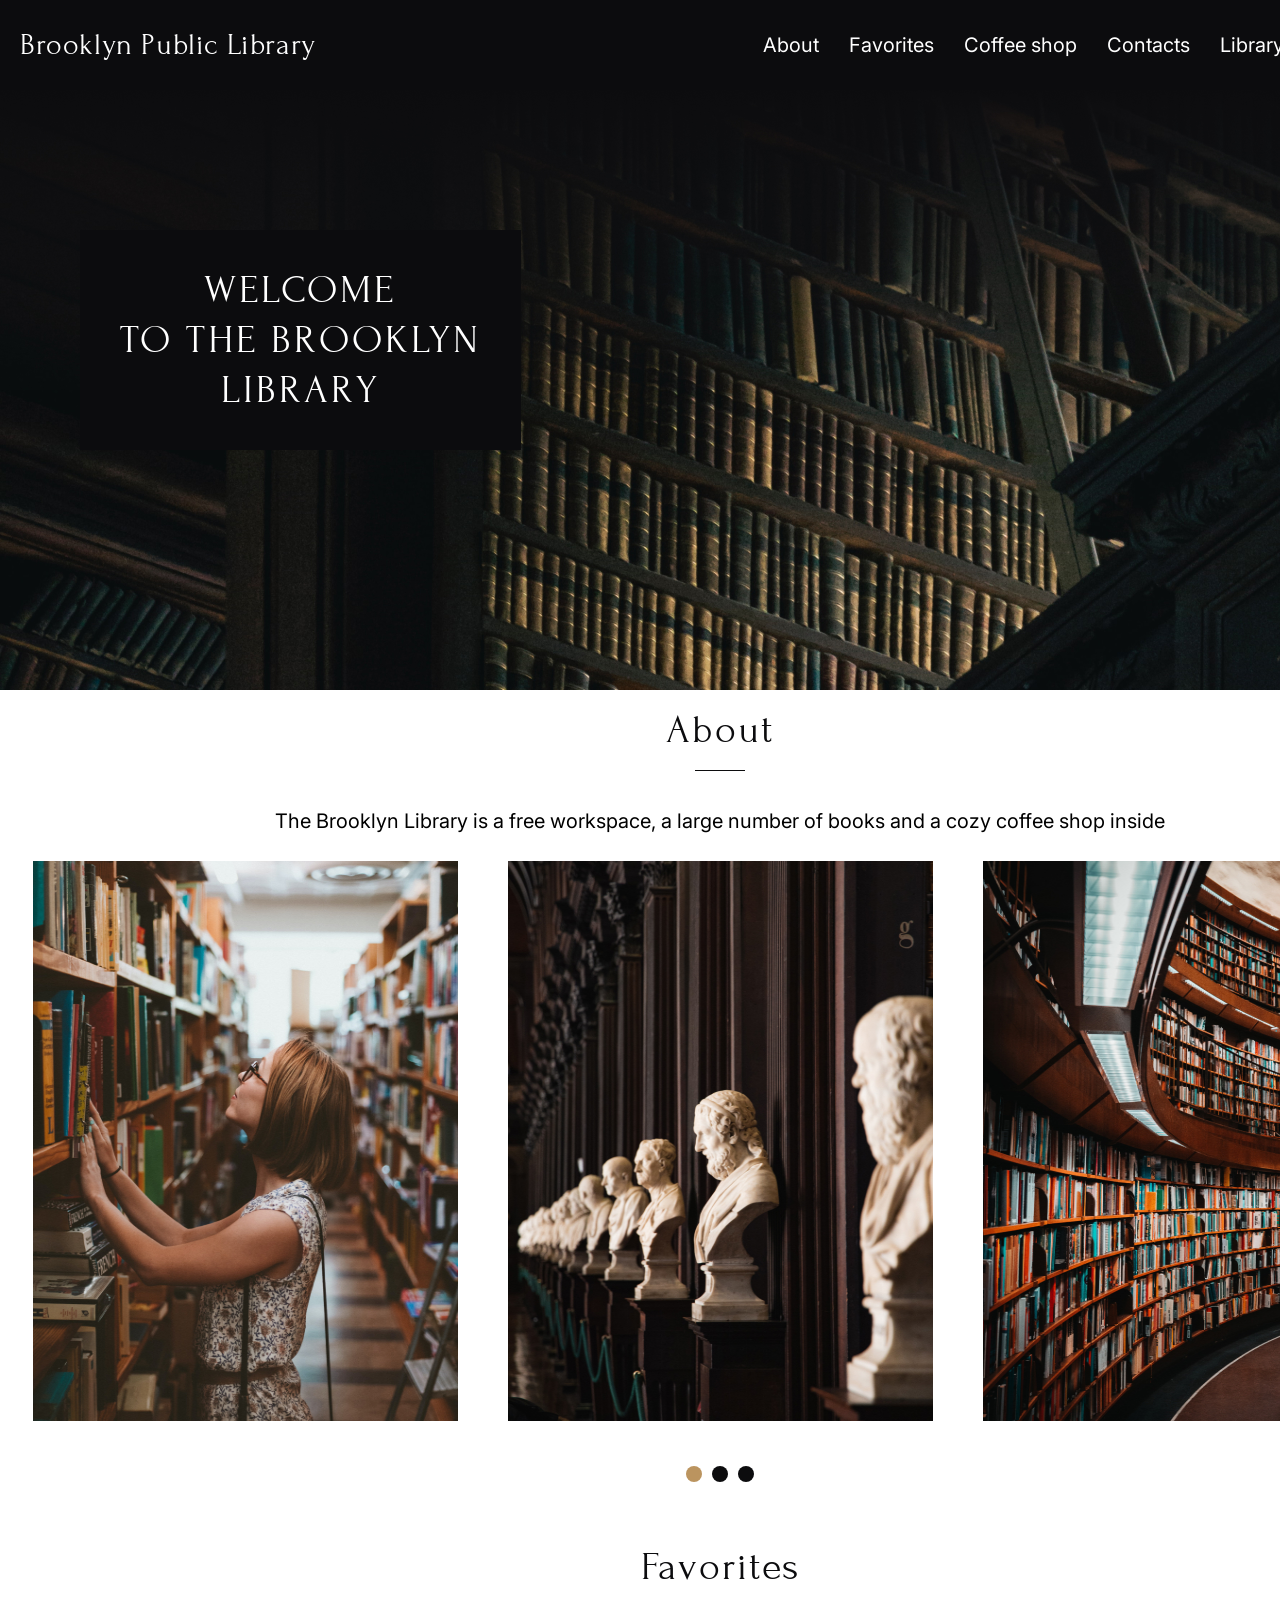
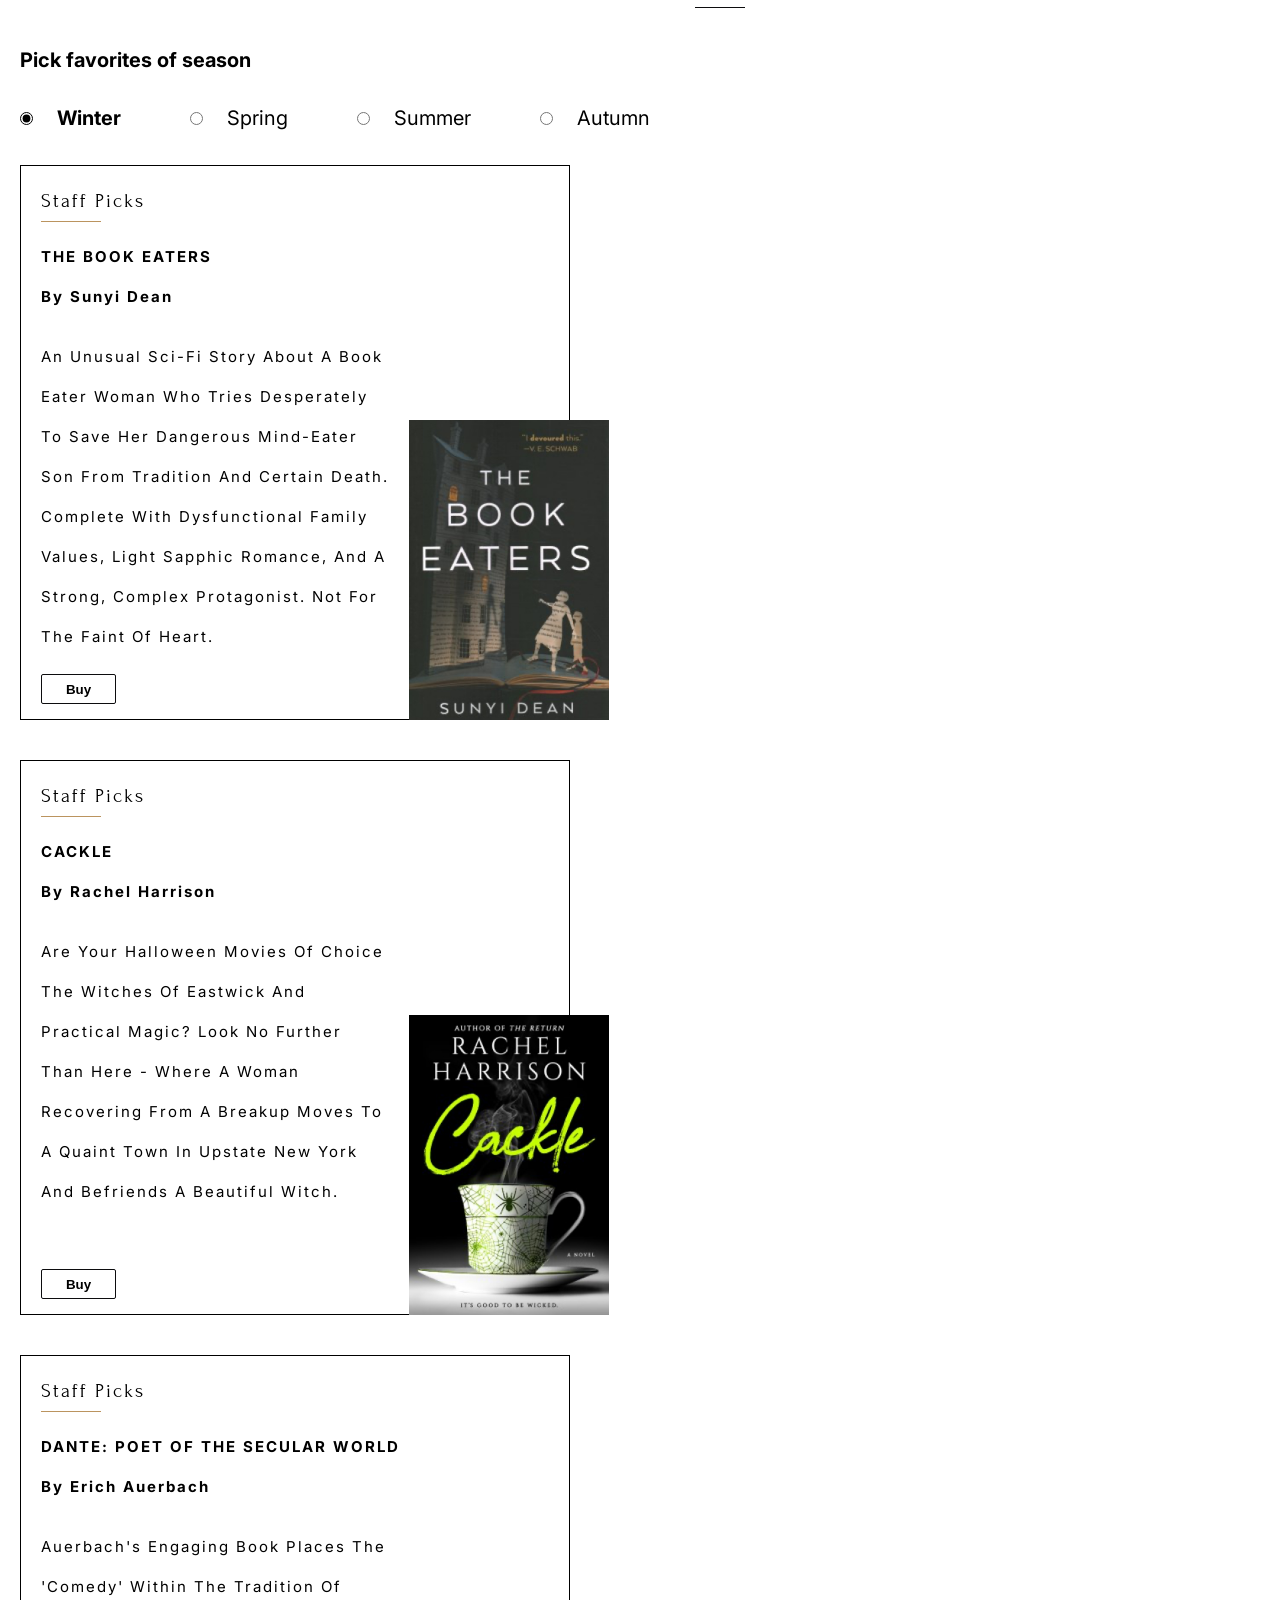
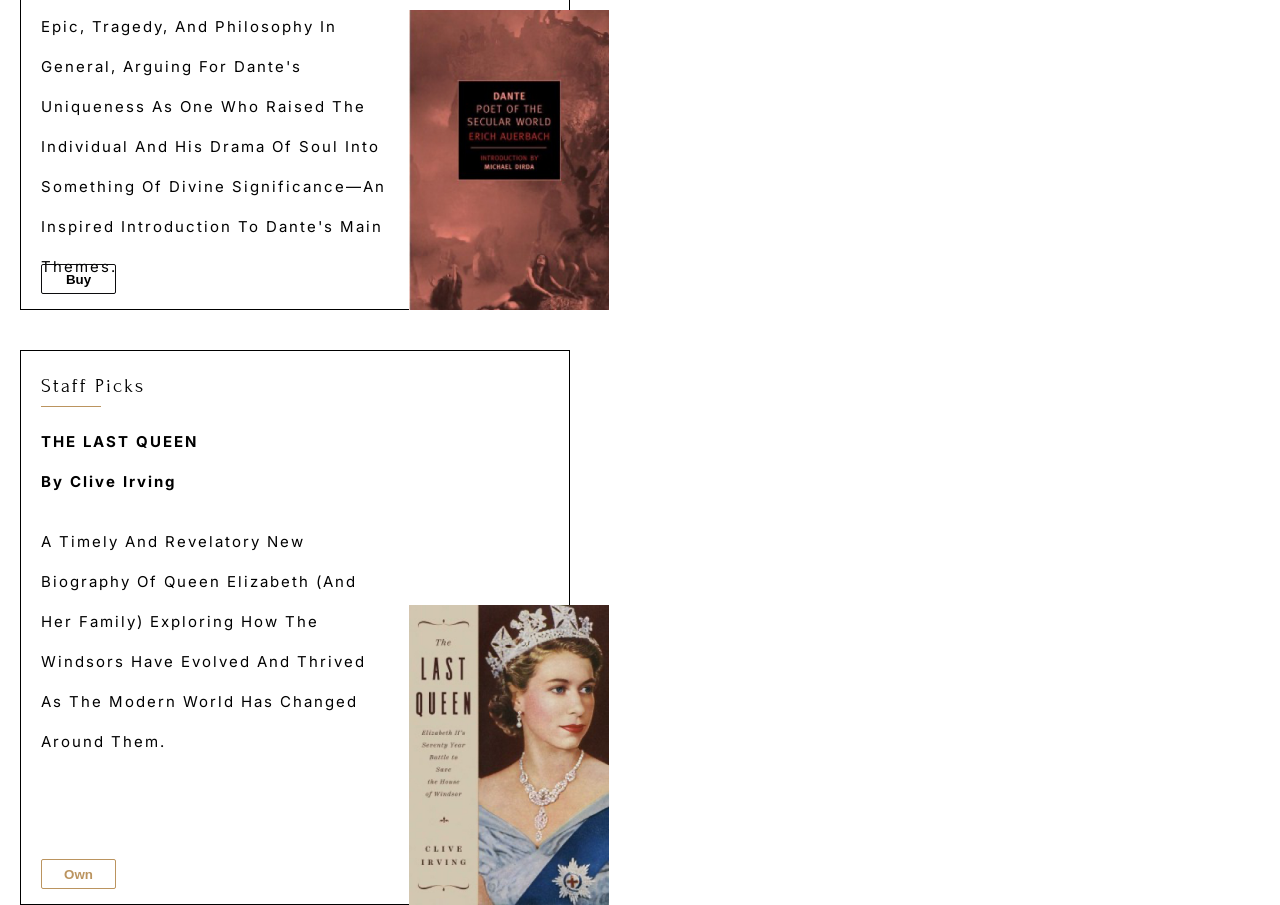
==== index.html @ 585af3f5 "feat: finish section favorites" ====
<!DOCTYPE html>
<html lang="en">
<head>
    <meta charset="UTF-8">
    <meta name="viewport" content="width=device-width, initial-scale=1.0">
    <title>Brooklyn Public Library</title>
    <link rel="stylesheet" href="style.css">
    <link rel="icon" href="ЗАПОЛНИтЬ!!!">
    <link rel="preconnect" href="https://fonts.googleapis.com">
    <link rel="preconnect" href="https://fonts.gstatic.com" crossorigin>
    <link href="https://fonts.googleapis.com/css2?family=Forum&family=Inter:wght@400;700&display=swap" rel="stylesheet">
</head>
<body class="body">
    <header class="header">
        <div>
            <h1 class="title">Brooklyn Public Library</h1>
        </div>
        <div>
            <nav class="nav">
            <ul class="nav-list">
                <li class="nav-list"><a href="#about" class="nav-link">About</a></li>
                <li class="nav-list"><a href="#favorites" class="nav-link">Favorites</a></li>
                <li class="nav-list"><a href="#coffee-shop" class="nav-link">Coffee shop</a></li>
                <li class="nav-list"><a href="#contacts" class="nav-link">Contacts</a></li>
                <li class="nav-list"><a href="#library-Card" class="nav-link">Library Card</a></li>
            </ul>
        </nav>
        </div>
        <div>
        <img src="assets/icon_profile.png" alt="profile" class="icon">
        </div>
    </header>

    <main>
        <div class="welcome-section">
          <section class="welcome-bg">
            <h2 class="welcome-text">Welcome<br>to the Brooklyn<br>Library</h2>
          </section>
        </div>
        
        <section class="about" id="about">
          <div class="title2"> 
            <h2 class="text-title">About<h2>
            <div class="line"></div>
          </div>
            <p class="about-text">The Brooklyn Library is a free workspace, a large number of books and a cozy coffee shop inside</p>
            <div class="img">
              <img src="assets/image1.jpg" alt="girl" class="img-size">
              <img src="assets/image2.jpg" alt="columns" class="img-size">
              <img src="assets/image3.jpg" alt="shelves" class="img-size">
            </div>
            <div class="carousel">
              <div class="circle1"></div>
              <div class="circle2"></div>
              <div class="circle2"></div>
            </div>
          </section>

          <section class="favorites" id="favorites">
            <div class="title2"> 
              <h2 class="text-title">Favorites<h2>
              <div class="line"></div>
            </div>
                <div class="choice"><p class="text-pick">Pick favorites of season</p></div>
                
          <div class="form-radio">
            <input class="radio_input" type="radio" id="radio1" name="season" value="Winter" checked>
            <label class="radio-text" for="radio1">Winter</label>
            
            <input class="radio_input" type="radio" id="radio2" name="season" value="Spring">
            <label class="radio-text" for="radio2">Spring</label>
            
            <input class="radio_input" type="radio" id="radio3" name="season" value="Summer">
            <label class="radio-text" for="radio3">Summer</label>
            
            <input class="radio_input" type="radio" id="radio4" name="season" value="Autumn">
            <label class="radio-text" for="radio4">Autumn</label>
          </div>
            
          <div class="book">
            <div class="title-staff"><h3 class="staff">Staff Picks</h3>
              <div class="line2"></div>
            </div>
            <p class="book-name">The Book Eaters <p class="book-author">By Sunyi Dean</p></p>
            <p class="book-descr">An unusual sci-fi story about a book eater woman who tries desperately to save her dangerous mind-eater son from tradition and certain death. Complete with dysfunctional family values, light Sapphic romance, and a strong, complex protagonist. Not for the faint of heart.</p>
                
            <button class="button-buy"><b>Buy</b></button>
             <img src="assets/book1winter.jpg" alt="TheBookEaters" class="book-img">
             </div>
             
             <div class="book">
              <div class="title-staff"><h3 class="staff">Staff Picks</h3>
                <div class="line2"></div>
              </div>
              <p class="book-name">Cackle<p class="book-author">By Rachel Harrison</p></p>
              <p class="book-descr">Are your Halloween movies of choice The Witches of Eastwick and Practical Magic? Look no further than here - where a woman recovering from a breakup moves to a quaint town in upstate New York and befriends a beautiful witch.</p>
                  
              <button class="button-buy"><b>Buy</b></button>
               <img src="assets/book2winter.jpg" alt="Cackle" class="book-img">
             </div>
             <div class="book">
              <div class="title-staff"><h3 class="staff">Staff Picks</h3>
                <div class="line2"></div>
              </div>
              <p class="book-name">Dante: Poet of the Secular World<p class="book-author">By Erich Auerbach</p></p>
              <p class="book-descr">Auerbach's engaging book places the 'Comedy' within the tradition of epic, tragedy, and philosophy in general, arguing for Dante's uniqueness as one who raised the individual and his drama of soul into something of divine significance—an inspired introduction to Dante's main themes.</p>
                  
              <button class="button-buy"><b>Buy</b></button>
               <img src="assets/book3winter.jpg" alt="Dante" class="book-img">    
            </div>  
              
              <div class="book">
              <div class="title-staff"><h3 class="staff">Staff Picks</h3>
                <div class="line2"></div>
              </div>
              <p class="book-name">The Last Queen<p class="book-author">By Clive Irving</p></p>
              <p class="book-descr">A timely and revelatory new biography of Queen Elizabeth (and her family) exploring how the Windsors have evolved and thrived as the modern world has changed around them.</p>
                  
              <button class="button-own" disabled><b>Own</b></button>
               <img src="assets/book4winter.jpg" alt="Dante" class="book-img">    
            </div>   
            </div>
          </section>
      </main>
  

    <footer>
    </footer>
</body>
</html>
---- style.css ----
/*general*/
* {
    margin: 0;
    padding: 0;
    box-sizing: border-box;
}
html {
    scroll-behavior: smooth;
}

.body {
    display: inline-flex;
    width: 1440px;
    background: #FFF;
    flex-direction: columns;
    justify-content: center;
    align-items: flex-start;
    flex-wrap: wrap;
}

/*header*/
.header {
    display: flex;
    justify-content: space-between;
    width: 1440px;
    height: 90px;
    background: #0C0C0E;
}
.title {
    color: #FFF;
    font-family: Forum;
    font-size: 30px;
    font-style: normal;
    font-weight: 400;
    line-height: 50px; /* 166.667% */
    letter-spacing: 0.6px;
    margin: 20px;
}
.nav-list {
    display: flex;
    justify-content: flex-start;
    list-style: none;
    line-height: 50px;
}

.nav-link {
    transition: .3s;
    color: #FFF;
    font-family: Inter;
    font-size: 20px;
    font-style: normal;
    font-weight: 400;
    margin: 20px 30px 0px 0px;
    list-style: none;
    text-decoration: none;
}
.icon {
    justify-content: center;
    margin: 31px 20px 31px 0px; 
    width: 28px;
    height: 28px; 
}
.nav {
  display: inline-flex;
  align-items: flex-start;
  margin-left: 400px;
}

/*main*/
.welcome-section {
    width: 1440px;
    height: 600px;
    background-image: url(assets/welcome.jpg);
    background-size: cover;
}
.welcome-bg {
    display: flex;
    width: 600px;
    height: 220px;
    justify-content: center;
    align-items: center;
    padding: 220px 0 160px 0px;
}


.welcome-text {
    color: #FFF;
    text-align: center;
    font-family: Forum;
    font-size: 40px;
    font-style: normal;
    font-weight: 400;
    line-height: 50px; /* 125% */
    letter-spacing: 3px;
    text-transform: uppercase;
    background: #0C0C0E;
    padding: 35px 40px;
    margin: 220px 0 160px 0px;;
}

/*about*/
.about {
    width: 1440px;
    height: 837px;
    background: #FFF;
  }
  .text-title {
    color: #0C0C0E;
    text-align: center;
    font-family: Forum;
    font-size: 40px;
    font-style: normal;
    font-weight: 400;
    line-height: 40px; /* 100% */
    letter-spacing: 2px;
    text-transform: capitalize;
    margin-top: 20px;
  }
  .about-text {
    color: #000;
    text-align: center;
    font-family: Inter;
    font-size: 20px;
    font-style: normal;
    font-weight: 400;
    line-height: 40px; /* 200% */
    margin: 10px auto;
  }
  .line {
    width: 50px;
    height: 1px;
    margin: 20px auto 20px;
    background: #0C0C0E;
  }
  .title2 {
    display: flex;
    flex-direction: column;
    justify-content: center;
    align-items: center; 
  }
  .img {
    display: flex;
    flex-direction: row;
    justify-content: space-around;
    margin: 20px 7.5px 40px 7.5px;
}
.img-size {
  width: 450px;
  height: 560px;
  padding: 0 12.5px;
  }

  .carousel {
    display: flex;
    flex-direction: row;
    justify-content: center;
    align-items: center; 
  }
  .circle1 {
    width: 16px;
    height: 16px;
    border-radius: 50%;
    background-color: #BB945F;
    margin: 5px 5px 40px;
  }
  .circle2 {
    width: 16px;
    height: 16px;
    border-radius: 50%;
    background-color: #0C0C0E;
    margin: 5px 5px 40px;
  }
  /*favorites*/
.favorites {
  width: 1440px;
  height: 1439px;
  background: #FFF;
}
.choice {
  display: flex;
  flex-direction: row;
  justify-content: flex-start;
  margin: 20px;
}
.text-pick {
  color: #000;
  text-align: left;
  font-family: Inter;
  font-size: 20px;
  font-style: normal;
  font-weight: 700;
  line-height: normal;
}
.radio-text {
  color: #000;
  font-family: Inter;
  font-size: 20px;
  font-style: normal;
  font-weight: 400;
  line-height: normal;
  padding-right: 45px;
}
.radio_input {
  margin: 20px;
}
.radio_input:checked + .radio-text {
  color: #000;
  font-family: Inter;
  font-size: 20px;
  font-style: normal;
  font-weight: 700;
}
input[type="radio"] {
  accent-color: black;
}
/*books*/
.book-choice {
  display: flex;
  flex-direction: row;
  flex-wrap: wrap;
  justify-content: space-between;
}
.book {
  position: relative;
  width: 550px;
  height: 555px;
  border: 1px solid #000;
  margin: 20px 60px 40px 20px;
}
.title-staff{
  display: flex;
  flex-direction: column;
  justify-content: flex-start;
  align-items: flex-start;
  margin: 15px 20px 15px;
}
.staff {
  color: #000;
  font-family: Forum;
  font-size: 20px;
  font-style: normal;
  font-weight: 400;
  line-height: 40px; /* 200% */
  letter-spacing: 2px;
  text-transform: capitalize;
}
.line2 {
  width: 60px;
  height: 1px;
  background: #BB945F;
}
.book-name {
  color: #000;
  font-family: Inter;
  font-size: 15px;
  font-style: normal;
  font-weight: 700;
  line-height: 40px; /* 266.667% */
  letter-spacing: 2px;
  text-transform: uppercase;
  margin-left: 20px;
}
.book-author {
  color: #000;
  font-family: Inter;
  font-size: 15px;
  font-style: normal;
  font-weight: 700;
  line-height: 40px; /* 266.667% */
  letter-spacing: 2px;
  text-transform: capitalize;
  margin-left: 20px;
}
.book-descr {
  width: 350px;
  color: #000;
  font-family: Inter;
  font-size: 15px;
  font-style: normal;
  font-weight: 400;
  line-height: 40px; /* 266.667% */
  letter-spacing: 2px;
  text-transform: capitalize;
  margin: 20px 15px 10px 20px;
}
.button-buy {
  position: absolute;
  width: 75px;
  height: 30px;
  border-radius: 2px;
  border: 1px solid #0C0C0E;
  background-color: transparent;
  left: 20px;
  bottom: 15px;
}
.button-buy:hover {
  width: 75px;
  height: 30px;
  border-radius: 2px;
  border: 1px solid #BB945F;
  background: #BB945F;
  transition: 1s;
}

.book-img {
  position: absolute;
  width: 200px;
  height: 300px;
  bottom: -1px;
  right: -40px;
}

.button-own {
  position: absolute;
  width: 75px;
  height: 30px;
  border-radius: 2px;
  border: 1px solid #BB945F;
  color: #BB945F;
  background-color: transparent;
  left: 20px;
  bottom: 15px;
}
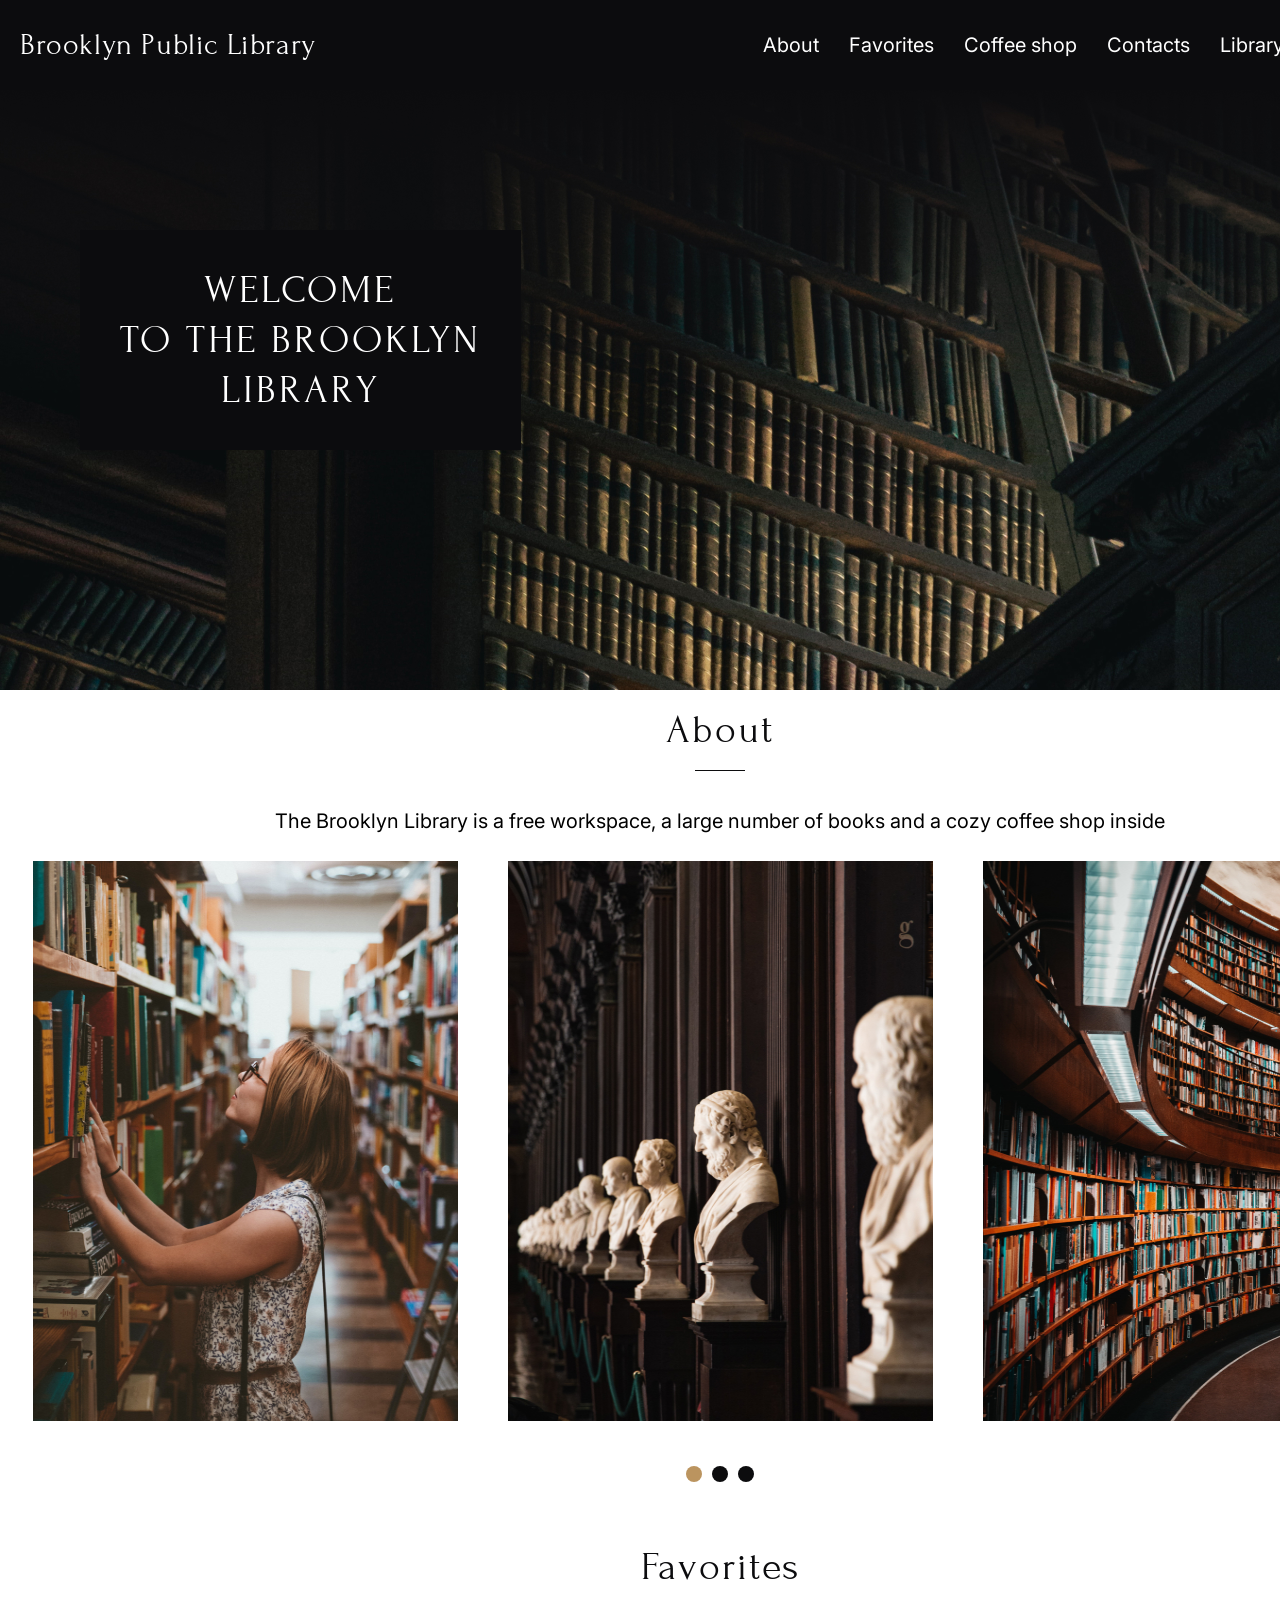
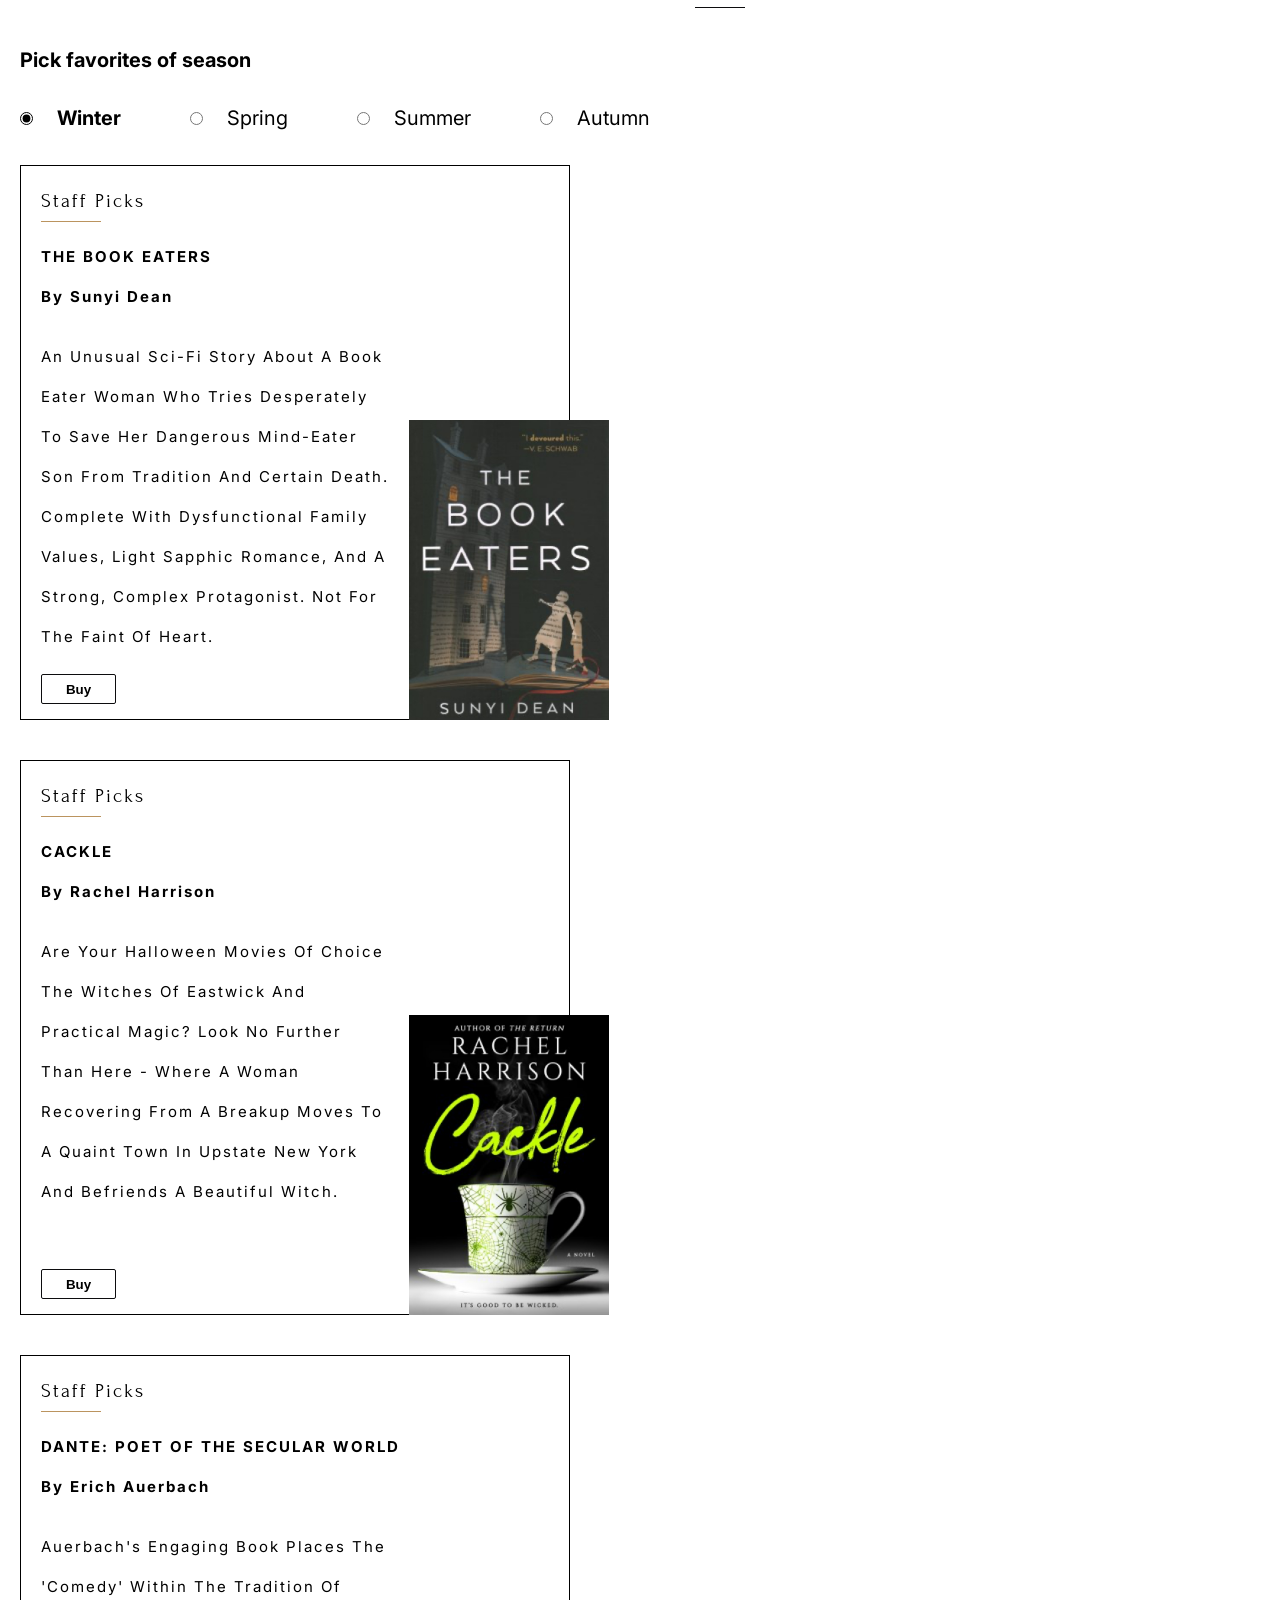
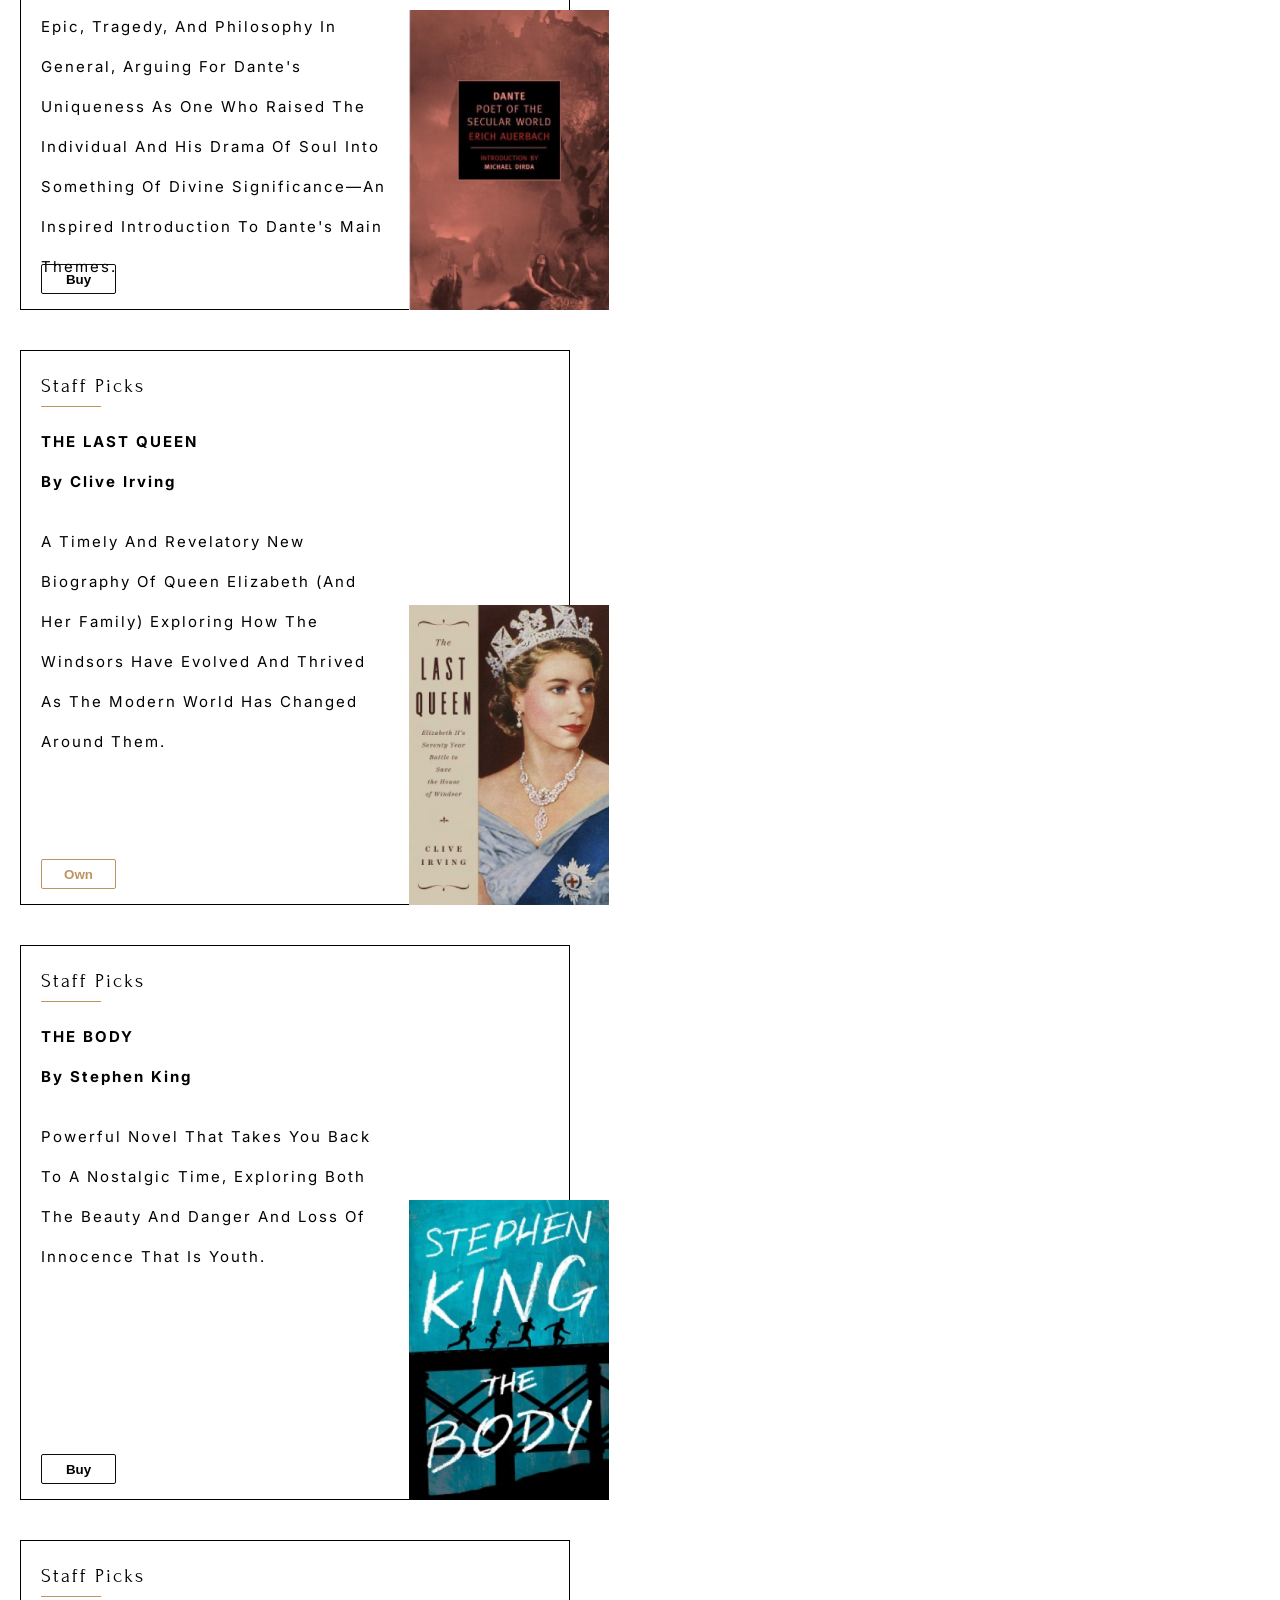
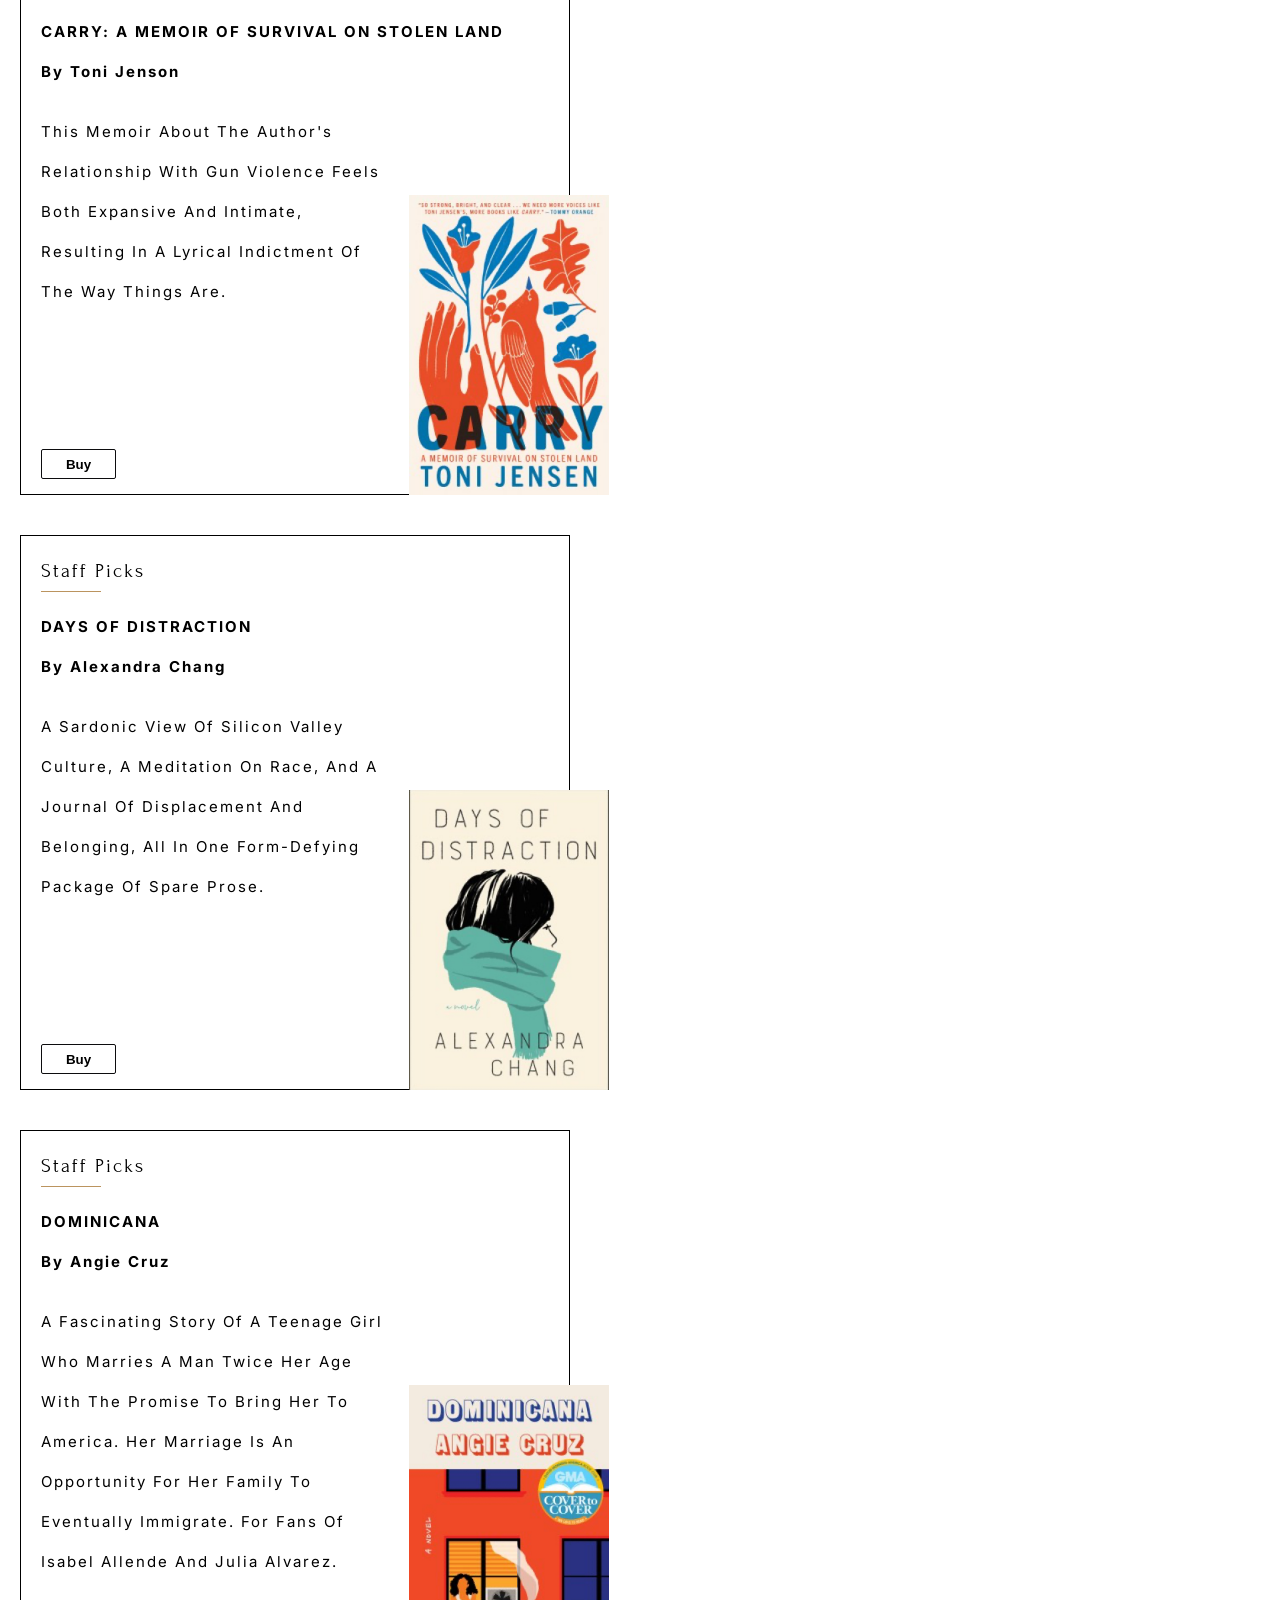
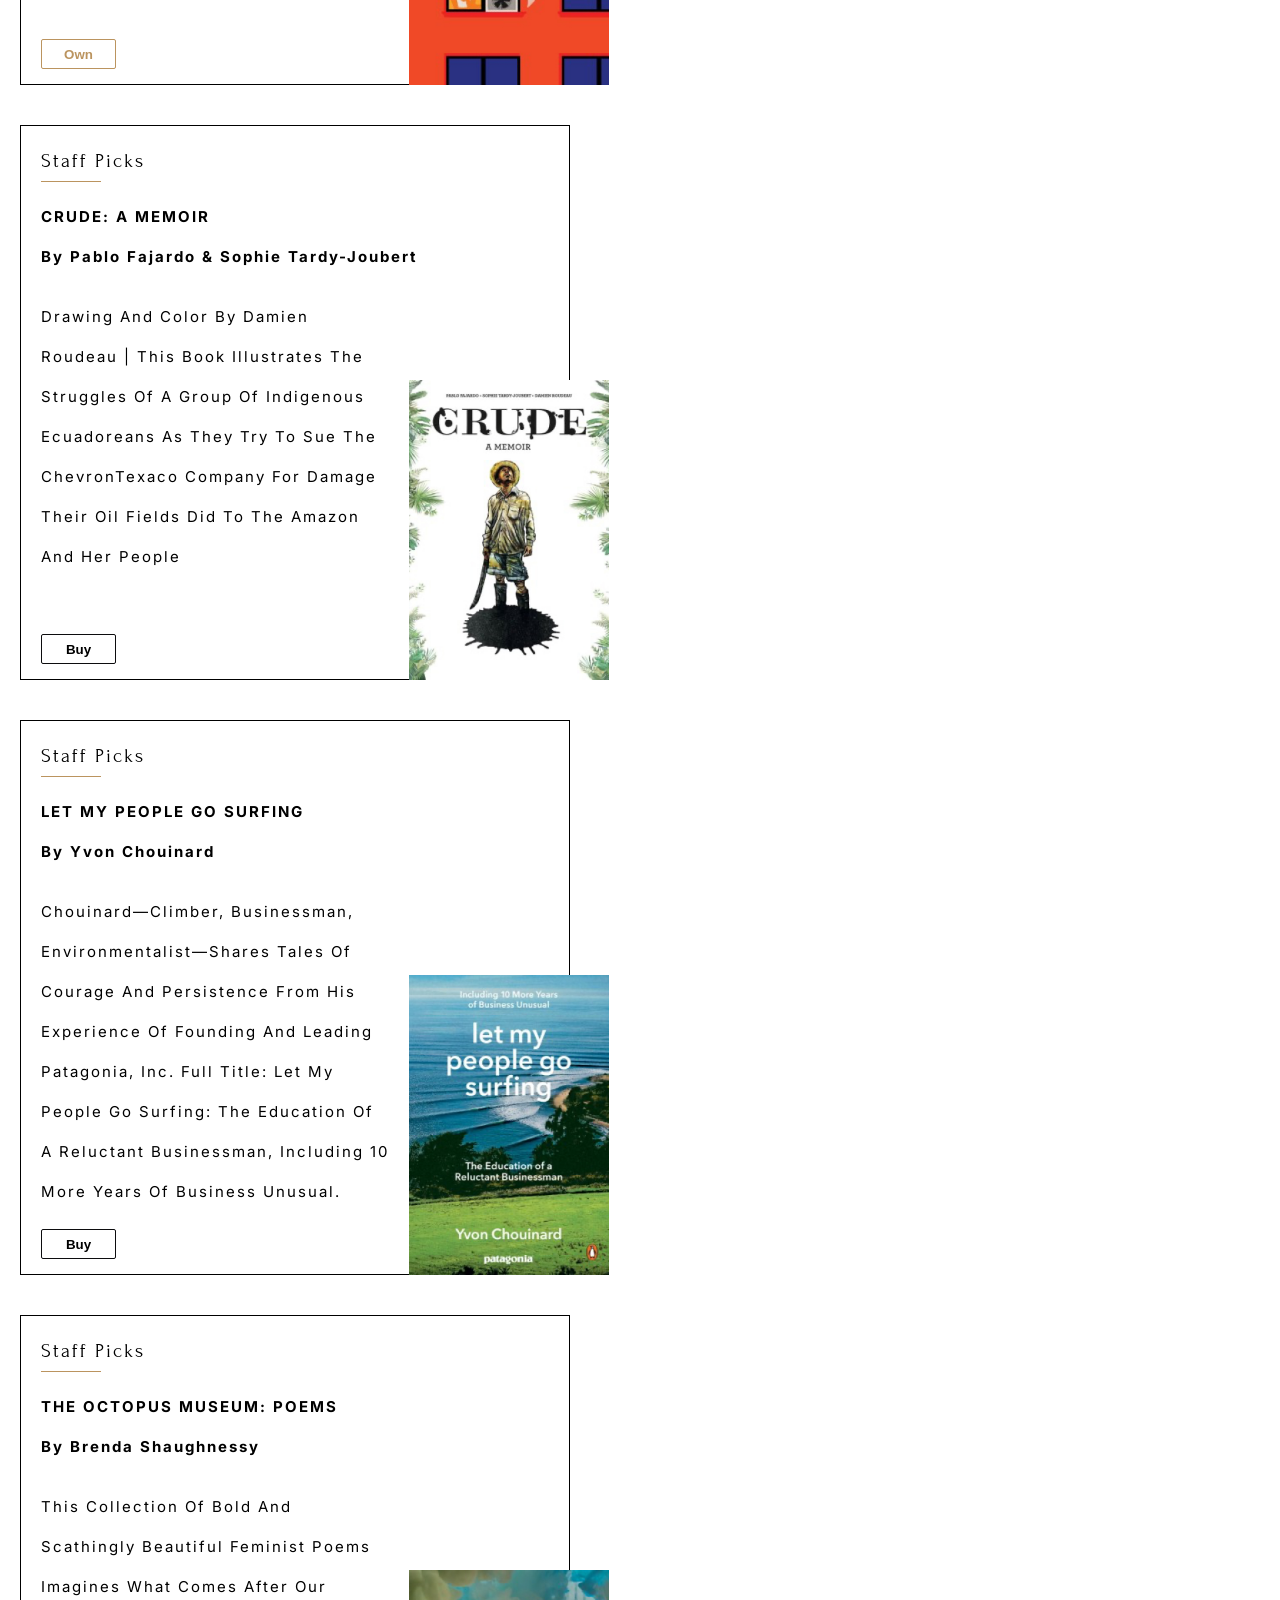
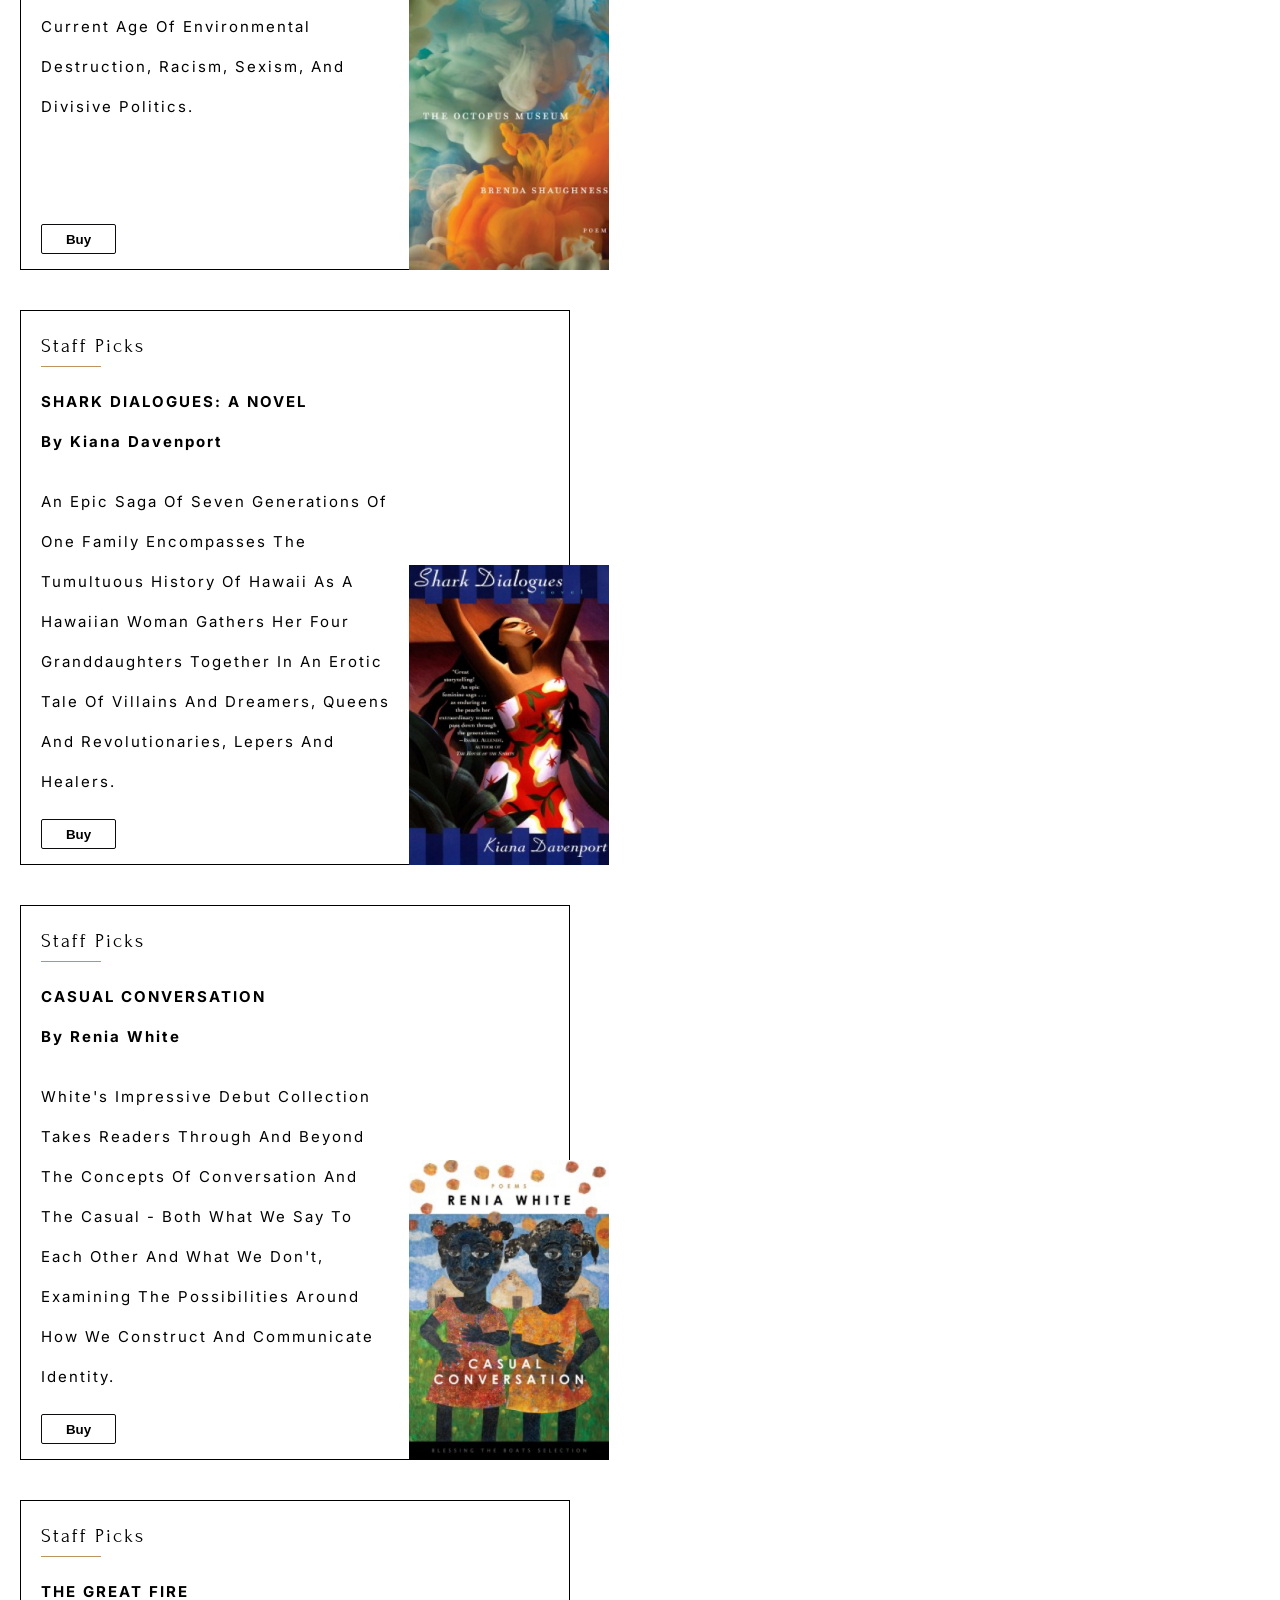
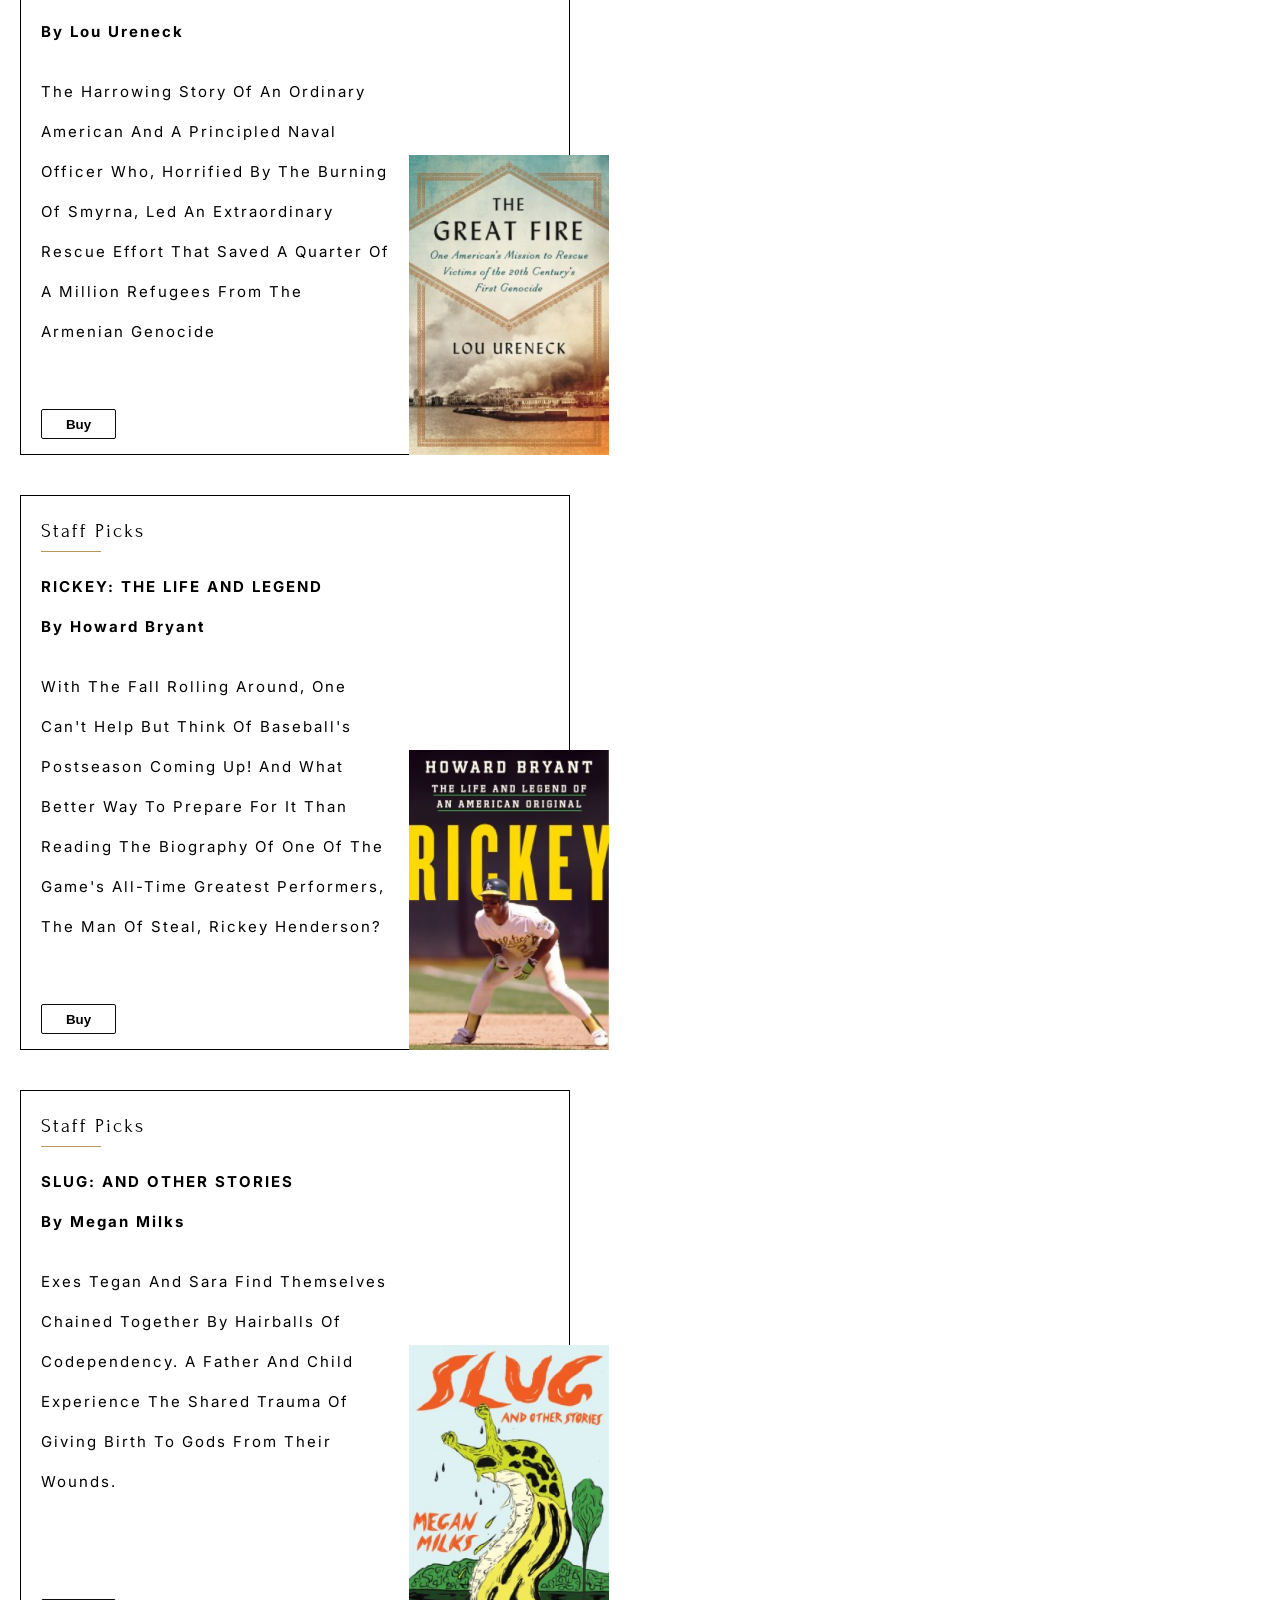
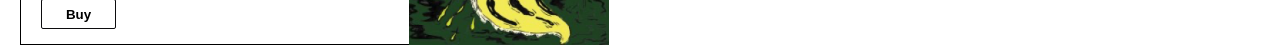
==== commit cfb909b3: "feat: update html Add the whole section 'Favorites'" ====
--- a/index.html
+++ b/index.html
@@ -120,6 +120,148 @@
                <img src="assets/book4winter.jpg" alt="Dante" class="book-img">    
             </div>   
             </div>
+
+            <div class="book-choice-spring">
+              <div class="book">
+                <div class="title-staff"><h3 class="staff">Staff Picks</h3>
+                  <div class="line2"></div>
+                </div>
+                <p class="book-name">The Body<p class="book-author">By Stephen King</p></p>
+                <p class="book-descr">Powerful novel that takes you back to a nostalgic time, exploring both the beauty and danger and loss of innocence that is youth.</p>
+                    
+                <button class="button-buy"><b>Buy</b></button>
+                 <img src="assets/book1spring.jpg" alt="The-body" class="book-img">
+              </div>  
+                    
+         <div class="book">
+                <div class="title-staff"><h3 class="staff">Staff Picks</h3>
+                  <div class="line2"></div>
+                </div>
+                <p class="book-name">Carry: A Memoir of Survival on Stolen Land <p class="book-author">By Toni Jenson</p></p>
+                <p class="book-descr">This memoir about the author's relationship with gun violence feels both expansive and intimate, resulting in a lyrical indictment of the way things are.</p>
+                    
+                <button class="button-buy"><b>Buy</b></button>
+                 <img src="assets/book2spring.jpg" alt="Carry" class="book-img">
+                    </div>
+                    
+                <div class="book">
+                <div class="title-staff"><h3 class="staff">Staff Picks</h3>
+                  <div class="line2"></div>
+                </div>
+                <p class="book-name">Days of Distraction<p class="book-author">By Alexandra Chang</p></p>
+                <p class="book-descr">A sardonic view of Silicon Valley culture, a meditation on race, and a journal of displacement and belonging, all in one form-defying package of spare prose.</p>
+                    
+                <button class="button-buy"><b>Buy</b></button>
+                 <img src="assets/book3spring.jpg" alt="Distraction" class="book-img">    
+              </div>  
+                
+                <div class="book">
+                <div class="title-staff"><h3 class="staff">Staff Picks</h3>
+                  <div class="line2"></div>
+                </div>
+                <p class="book-name">Dominicana<p class="book-author">By Angie Cruz</p></p>
+                <p class="book-descr">A fascinating story of a teenage girl who marries a man twice her age with the promise to bring her to America. Her marriage is an opportunity for her family to eventually immigrate. For fans of Isabel Allende and Julia Alvarez.</p>
+                    
+                <button class="button-own" disabled><b>Own</b></button>
+                 <img src="assets/book4spring.jpg" alt="Dominicana" class="book-img">    
+              </div>   
+              </div>    
+                 
+                 
+                 
+              <div class="book-choice-summer">
+              <div class="book">
+                <div class="title-staff"><h3 class="staff">Staff Picks</h3>
+                  <div class="line2"></div>
+                </div>
+                <p class="book-name">Crude: A Memoir<p class="book-author">By Pablo Fajardo & Sophie Tardy-Joubert</p></p>
+                <p class="book-descr">Drawing and color by Damien Roudeau | This book illustrates the struggles of a group of indigenous Ecuadoreans as they try to sue the ChevronTexaco company for damage their oil fields did to the Amazon and her people</p>
+                    
+                <button class="button-buy"><b>Buy</b></button>
+                 <img src="assets/book1summer.jpg" alt="Crude" class="book-img">
+              </div>  
+                    
+         <div class="book">
+                <div class="title-staff"><h3 class="staff">Staff Picks</h3>
+                  <div class="line2"></div>
+                </div>
+                <p class="book-name">Let My People Go Surfing<p class="book-author">By Yvon Chouinard</p></p>
+                <p class="book-descr">Chouinard—climber, businessman, environmentalist—shares tales of courage and persistence from his experience of founding and leading Patagonia, Inc. Full title: Let My People Go Surfing: The Education of a Reluctant Businessman, Including 10 More Years of Business Unusual.</p>
+                    
+                <button class="button-buy"><b>Buy</b></button>
+                 <img src="assets/book2summer.jpg" alt="Surfing" class="book-img">
+                    </div>
+                    
+                <div class="book">
+                <div class="title-staff"><h3 class="staff">Staff Picks</h3>
+                  <div class="line2"></div>
+                </div>
+                <p class="book-name">The Octopus Museum: Poems<p class="book-author">By Brenda Shaughnessy</p></p>
+                <p class="book-descr">This collection of bold and scathingly beautiful feminist poems imagines what comes after our current age of environmental destruction, racism, sexism, and divisive politics.</p>
+                    
+                <button class="button-buy"><b>Buy</b></button>
+                 <img src="assets/book3summer.jpg" alt="Octopus" class="book-img">    
+              </div>  
+                
+                <div class="book">
+                <div class="title-staff"><h3 class="staff">Staff Picks</h3>
+                  <div class="line2"></div>
+                </div>
+                <p class="book-name">Shark Dialogues: A Novel<p class="book-author">By Kiana Davenport</p></p>
+                <p class="book-descr">An epic saga of seven generations of one family encompasses the tumultuous history of Hawaii as a Hawaiian woman gathers her four granddaughters together in an erotic tale of villains and dreamers, queens and revolutionaries, lepers and healers.</p>
+                    
+                <button class="button-buy"><b>Buy</b></button>
+                 <img src="assets/book4summer.jpg" alt="Shark" class="book-img">    
+              </div>   
+              </div>       
+                 
+              
+         
+             <div class="book-choice-autumn">
+              <div class="book">
+                <div class="title-staff"><h3 class="staff">Staff Picks</h3>
+                  <div class="line2"></div>
+                </div>
+                <p class="book-name">Casual Conversation<p class="book-author">By Renia White</p></p>
+                <p class="book-descr">White's impressive debut collection takes readers through and beyond the concepts of conversation and the casual - both what we say to each other and what we don't, examining the possibilities around how we construct and communicate identity. </p>
+                    
+                <button class="button-buy"><b>Buy</b></button>
+                 <img src="assets/book1autumn.jpg" alt="Conversation" class="book-img">
+              </div>  
+                    
+         <div class="book">
+                <div class="title-staff"><h3 class="staff">Staff Picks</h3>
+                  <div class="line2"></div>
+                </div>
+                <p class="book-name">The Great Fire<p class="book-author">By Lou Ureneck</p></p>
+                <p class="book-descr">The harrowing story of an ordinary American and a principled Naval officer who, horrified by the burning of Smyrna, led an extraordinary rescue effort that saved a quarter of a million refugees from the Armenian Genocide</p>
+                    
+                <button class="button-buy"><b>Buy</b></button>
+                 <img src="assets/book2autumn.jpg" alt="Fire" class="book-img">
+                    </div>
+                    
+                <div class="book">
+                <div class="title-staff"><h3 class="staff">Staff Picks</h3>
+                  <div class="line2"></div>
+                </div>
+                <p class="book-name">Rickey: The Life and Legend<p class="book-author">By Howard Bryant</p></p>
+                <p class="book-descr">With the fall rolling around, one can't help but think of baseball's postseason coming up! And what better way to prepare for it than reading the biography of one of the game's all-time greatest performers, the Man of Steal, Rickey Henderson?</p>
+                    
+                <button class="button-buy"><b>Buy</b></button>
+                 <img src="assets/book3autumn.jpg" alt="Rickey" class="book-img">    
+              </div>  
+                
+                <div class="book">
+                <div class="title-staff"><h3 class="staff">Staff Picks</h3>
+                  <div class="line2"></div>
+                </div>
+                <p class="book-name">Slug: And Other Stories<p class="book-author">By Megan Milks</p></p>
+                <p class="book-descr">Exes Tegan and Sara find themselves chained together by hairballs of codependency. A father and child experience the shared trauma of giving birth to gods from their wounds.</p>
+                    
+                <button class="button-buy"><b>Buy</b></button>
+                 <img src="assets/book4autumn.jpg" alt="Slug" class="book-img">    
+              </div>   
+              </div>       
           </section>
       </main>
   
@@ -127,4 +269,4 @@
     <footer>
     </footer>
 </body>
-</html>+</html>
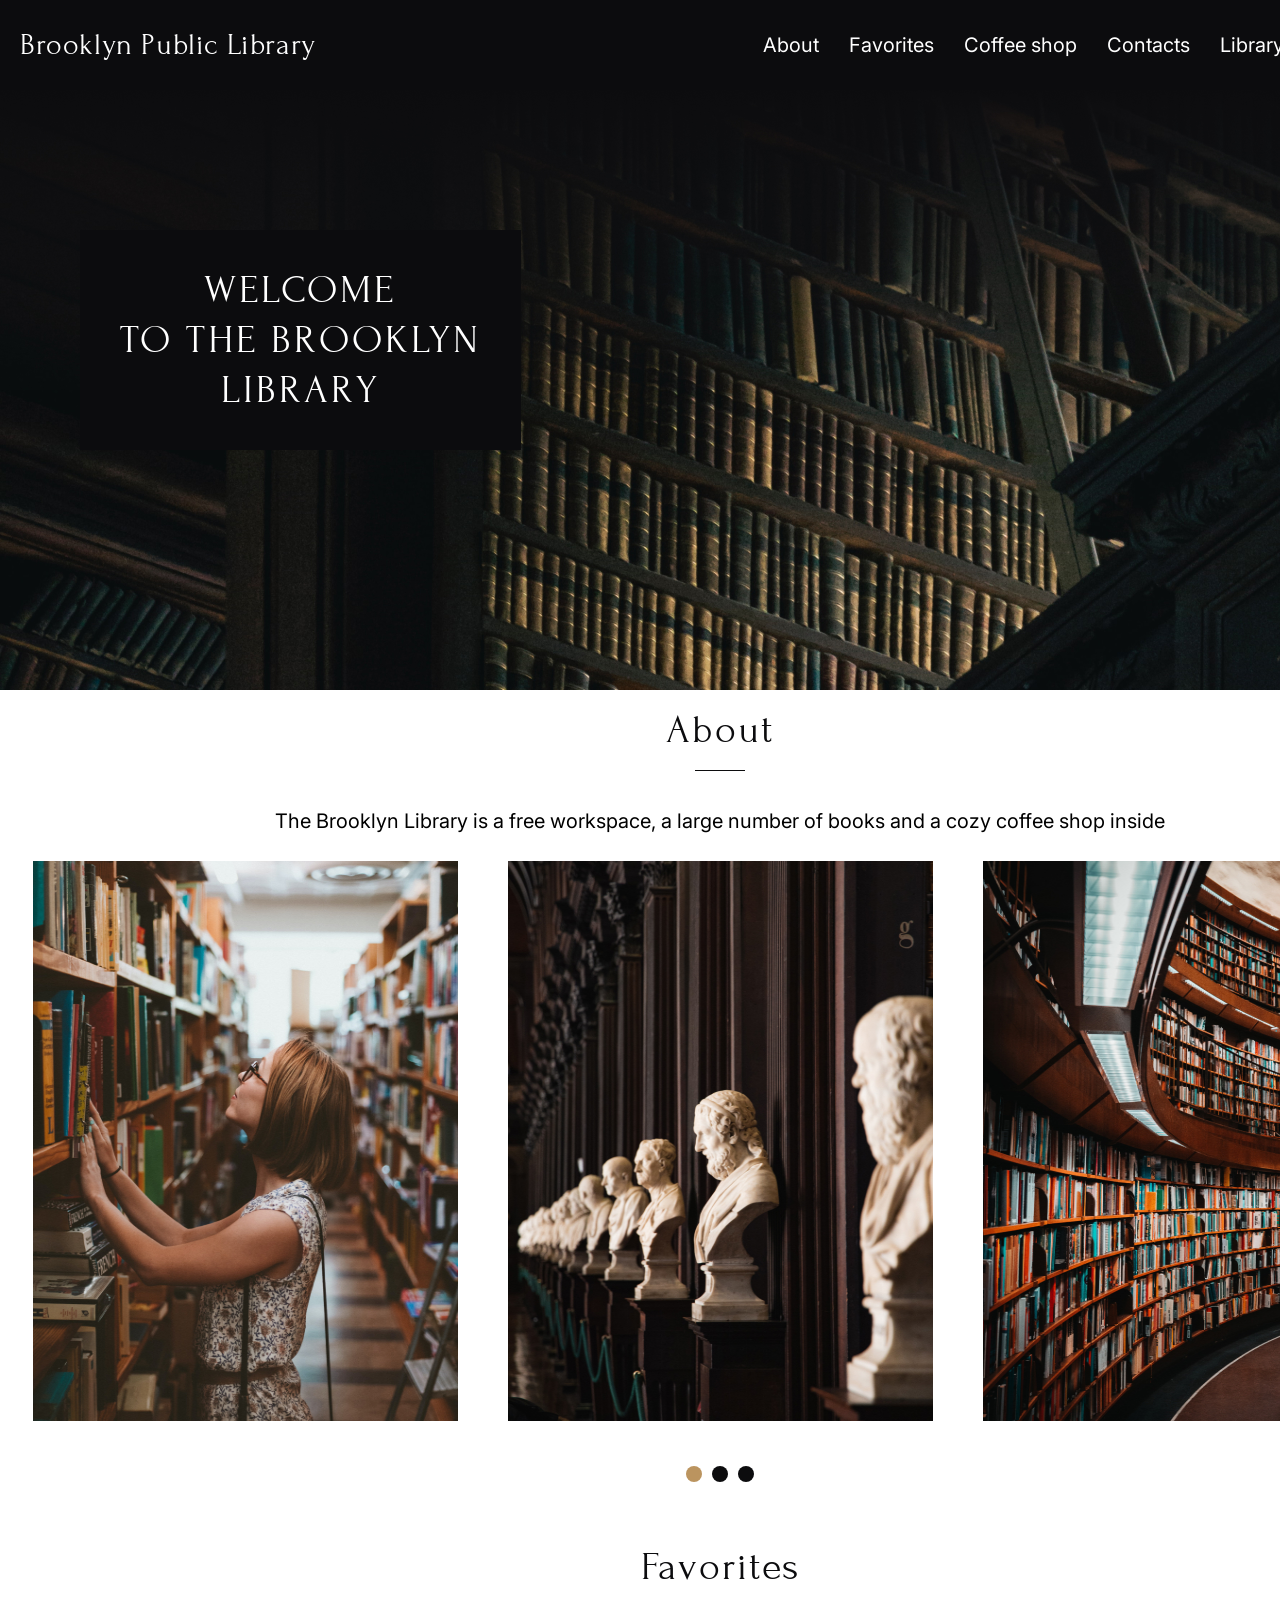
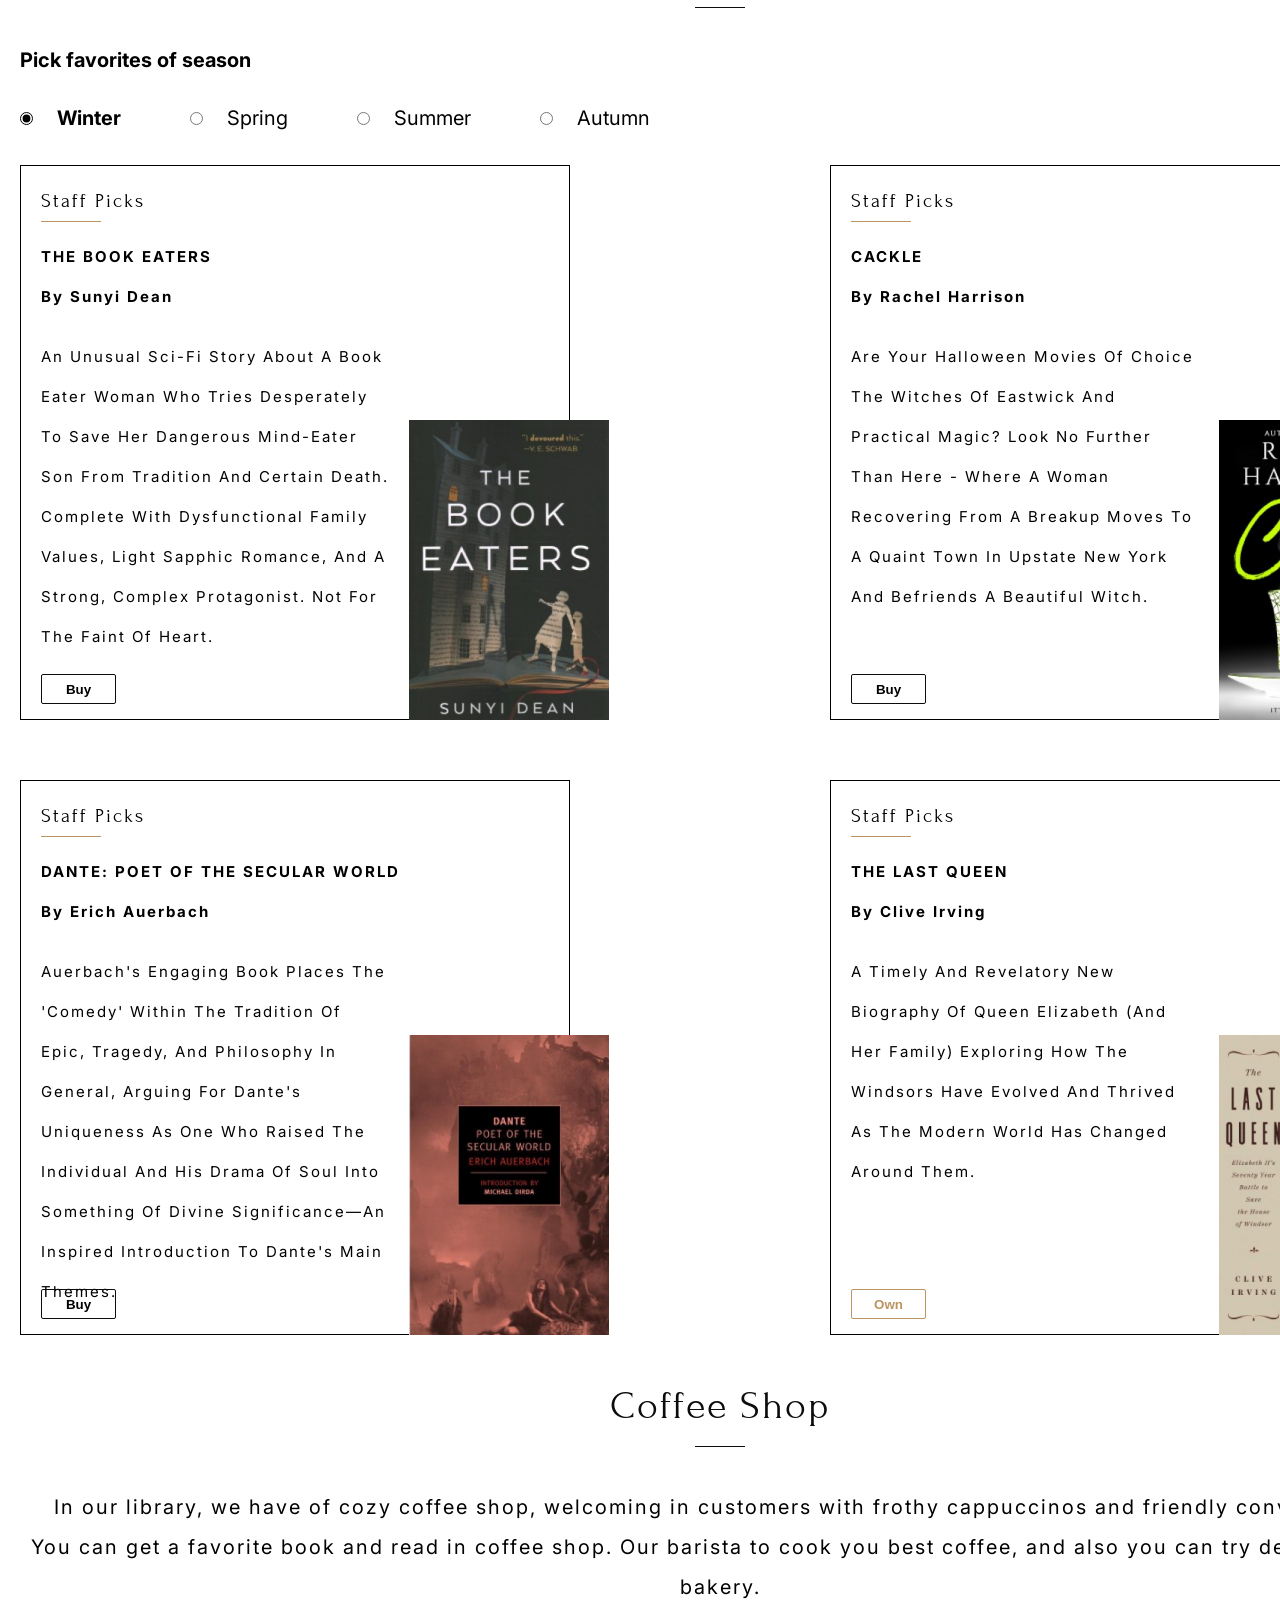
==== commit 2143e369: "feat: add section Coffee shop" ====
--- a/index.html
+++ b/index.html
@@ -11,262 +11,273 @@
     <link href="https://fonts.googleapis.com/css2?family=Forum&family=Inter:wght@400;700&display=swap" rel="stylesheet">
 </head>
 <body class="body">
-    <header class="header">
-        <div>
-            <h1 class="title">Brooklyn Public Library</h1>
-        </div>
-        <div>
-            <nav class="nav">
-            <ul class="nav-list">
-                <li class="nav-list"><a href="#about" class="nav-link">About</a></li>
-                <li class="nav-list"><a href="#favorites" class="nav-link">Favorites</a></li>
-                <li class="nav-list"><a href="#coffee-shop" class="nav-link">Coffee shop</a></li>
-                <li class="nav-list"><a href="#contacts" class="nav-link">Contacts</a></li>
-                <li class="nav-list"><a href="#library-Card" class="nav-link">Library Card</a></li>
-            </ul>
-        </nav>
-        </div>
-        <div>
-        <img src="assets/icon_profile.png" alt="profile" class="icon">
-        </div>
-    </header>
+  <header class="header">
+      <div>
+          <h1 class="title">Brooklyn Public Library</h1>
+      </div>
+      <div>
+          <nav class="nav">
+          <ul class="nav-list">
+              <li class="nav-list"><a href="#about" class="nav-link">About</a></li>
+              <li class="nav-list"><a href="#favorites" class="nav-link">Favorites</a></li>
+              <li class="nav-list"><a href="#coffee-shop" class="nav-link">Coffee shop</a></li>
+              <li class="nav-list"><a href="#contacts" class="nav-link">Contacts</a></li>
+              <li class="nav-list"><a href="#library-card" class="nav-link">Library Card</a></li>
+          </ul>
+      </nav>
+      </div>
+      <div>
+      <img src="assets/icon_profile.png" alt="profile" class="icon">
+      </div>
+  </header>
 
-    <main>
-        <div class="welcome-section">
-          <section class="welcome-bg">
-            <h2 class="welcome-text">Welcome<br>to the Brooklyn<br>Library</h2>
-          </section>
-        </div>
-        
-        <section class="about" id="about">
-          <div class="title2"> 
-            <h2 class="text-title">About<h2>
-            <div class="line"></div>
-          </div>
-            <p class="about-text">The Brooklyn Library is a free workspace, a large number of books and a cozy coffee shop inside</p>
-            <div class="img">
-              <img src="assets/image1.jpg" alt="girl" class="img-size">
-              <img src="assets/image2.jpg" alt="columns" class="img-size">
-              <img src="assets/image3.jpg" alt="shelves" class="img-size">
-            </div>
-            <div class="carousel">
-              <div class="circle1"></div>
-              <div class="circle2"></div>
-              <div class="circle2"></div>
-            </div>
-          </section>
+  <main>
+    <div class="welcome-section">
+      <section class="welcome-bg">
+        <p class="welcome-text">Welcome<br>to the Brooklyn<br>Library<p>
+      </section>
+    </div>
+    <section class="about" id="about">
+      <div class="title2"> <h2 class="text-title">About<h2>
+        <div class="line"></div>
+      </div>
+      <p class="about-text">The Brooklyn Library is a free workspace, a large number of books and a cozy coffee shop inside</p>
+      <div class="img">
+        <img src="assets/image1.jpg" alt="girl" class="img-size">
+        <img src="assets/image2.jpg" alt="columns" class="img-size">
+        <img src="assets/image3.jpg" alt="shelves" class="img-size">
+      </div>
+      <div class="carousel">
+        <div class="circle1"></div>
+        <div class="circle2"></div>
+        <div class="circle2"></div>
+      </div>
+    </section>
+    
+   <section class="favorites" id="favorites">
+     <div class="title2"> 
+       <h2 class="text-title">Favorites<h2>
+       <div class="line"></div>
+     </div>
+         <div class="choice"><p class="text-pick">Pick favorites of season</p></div>
+         
+   <div class="form-radio">
+     <input class="radio_input" type="radio" id="radio1" name="season" value="Winter" checked>
+     <label class="radio-text" for="radio1">Winter</label>
+     
+     <input class="radio_input" type="radio" id="radio2" name="season" value="Spring">
+     <label class="radio-text" for="radio2">Spring</label>
+     
+     <input class="radio_input" type="radio" id="radio3" name="season" value="Summer">
+     <label class="radio-text" for="radio3">Summer</label>
+     
+     <input class="radio_input" type="radio" id="radio4" name="season" value="Autumn">
+     <label class="radio-text" for="radio4">Autumn</label>
+   </div>
+   
+   <div class="book-choice">
+   <div class="book">
+     <div class="title-staff"><h3 class="staff">Staff Picks</h3>
+       <div class="line2"></div>
+     </div>
+     <p class="book-name">The Book Eaters <p class="book-author">By Sunyi Dean</p></p>
+     <p class="book-descr">An unusual sci-fi story about a book eater woman who tries desperately to save her dangerous mind-eater son from tradition and certain death. Complete with dysfunctional family values, light Sapphic romance, and a strong, complex protagonist. Not for the faint of heart.</p>
+         
+     <button class="button-buy"><b>Buy</b></button>
+      <img src="assets/book1winter.jpg" alt="TheBookEaters" class="book-img">
+   </div>  
+         
+<div class="book">
+     <div class="title-staff"><h3 class="staff">Staff Picks</h3>
+       <div class="line2"></div>
+     </div>
+     <p class="book-name">Cackle<p class="book-author">By Rachel Harrison</p></p>
+     <p class="book-descr">Are your Halloween movies of choice The Witches of Eastwick and Practical Magic? Look no further than here - where a woman recovering from a breakup moves to a quaint town in upstate New York and befriends a beautiful witch.</p>
+         
+     <button class="button-buy"><b>Buy</b></button>
+      <img src="assets/book2winter.jpg" alt="Cackle" class="book-img">
+         </div>
+         
+     <div class="book">
+     <div class="title-staff"><h3 class="staff">Staff Picks</h3>
+       <div class="line2"></div>
+     </div>
+     <p class="book-name">Dante: Poet of the Secular World<p class="book-author">By Erich Auerbach</p></p>
+     <p class="book-descr">Auerbach's engaging book places the 'Comedy' within the tradition of epic, tragedy, and philosophy in general, arguing for Dante's uniqueness as one who raised the individual and his drama of soul into something of divine significance—an inspired introduction to Dante's main themes.</p>
+         
+     <button class="button-buy"><b>Buy</b></button>
+      <img src="assets/book3winter.jpg" alt="Dante" class="book-img">    
+   </div>  
+     
+     <div class="book">
+     <div class="title-staff"><h3 class="staff">Staff Picks</h3>
+       <div class="line2"></div>
+     </div>
+     <p class="book-name">The Last Queen<p class="book-author">By Clive Irving</p></p>
+     <p class="book-descr">A timely and revelatory new biography of Queen Elizabeth (and her family) exploring how the Windsors have evolved and thrived as the modern world has changed around them.</p>
+         
+     <button class="button-own" disabled><b>Own</b></button>
+      <img src="assets/book4winter.jpg" alt="Dante" class="book-img">    
+   </div>   
+   </div>    
+      
+      
+      <div class="book-choice-spring">
+   <div class="book">
+     <div class="title-staff"><h3 class="staff">Staff Picks</h3>
+       <div class="line2"></div>
+     </div>
+     <p class="book-name">The Body<p class="book-author">By Stephen King</p></p>
+     <p class="book-descr">Powerful novel that takes you back to a nostalgic time, exploring both the beauty and danger and loss of innocence that is youth.</p>
+         
+     <button class="button-buy"><b>Buy</b></button>
+      <img src="assets/book1spring.jpg" alt="The-body" class="book-img">
+   </div>  
+         
+<div class="book">
+     <div class="title-staff"><h3 class="staff">Staff Picks</h3>
+       <div class="line2"></div>
+     </div>
+     <p class="book-name">Carry: A Memoir of Survival on Stolen Land <p class="book-author">By Toni Jenson</p></p>
+     <p class="book-descr">This memoir about the author's relationship with gun violence feels both expansive and intimate, resulting in a lyrical indictment of the way things are.</p>
+         
+     <button class="button-buy"><b>Buy</b></button>
+      <img src="assets/book2spring.jpg" alt="Carry" class="book-img">
+         </div>
+         
+     <div class="book">
+     <div class="title-staff"><h3 class="staff">Staff Picks</h3>
+       <div class="line2"></div>
+     </div>
+     <p class="book-name">Days of Distraction<p class="book-author">By Alexandra Chang</p></p>
+     <p class="book-descr">A sardonic view of Silicon Valley culture, a meditation on race, and a journal of displacement and belonging, all in one form-defying package of spare prose.</p>
+         
+     <button class="button-buy"><b>Buy</b></button>
+      <img src="assets/book3spring.jpg" alt="Distraction" class="book-img">    
+   </div>  
+     
+     <div class="book">
+     <div class="title-staff"><h3 class="staff">Staff Picks</h3>
+       <div class="line2"></div>
+     </div>
+     <p class="book-name">Dominicana<p class="book-author">By Angie Cruz</p></p>
+     <p class="book-descr">A fascinating story of a teenage girl who marries a man twice her age with the promise to bring her to America. Her marriage is an opportunity for her family to eventually immigrate. For fans of Isabel Allende and Julia Alvarez.</p>
+         
+     <button class="button-own" disabled><b>Own</b></button>
+      <img src="assets/book4spring.jpg" alt="Dominicana" class="book-img">    
+   </div>   
+   </div>    
+      
+      
+      
+   <div class="book-choice-summer">
+   <div class="book">
+     <div class="title-staff"><h3 class="staff">Staff Picks</h3>
+       <div class="line2"></div>
+     </div>
+     <p class="book-name">Crude: A Memoir<p class="book-author">By Pablo Fajardo & Sophie Tardy-Joubert</p></p>
+     <p class="book-descr">Drawing and color by Damien Roudeau | This book illustrates the struggles of a group of indigenous Ecuadoreans as they try to sue the ChevronTexaco company for damage their oil fields did to the Amazon and her people</p>
+         
+     <button class="button-buy"><b>Buy</b></button>
+      <img src="assets/book1summer.jpg" alt="Crude" class="book-img">
+   </div>  
+         
+<div class="book">
+     <div class="title-staff"><h3 class="staff">Staff Picks</h3>
+       <div class="line2"></div>
+     </div>
+     <p class="book-name">Let My People Go Surfing<p class="book-author">By Yvon Chouinard</p></p>
+     <p class="book-descr">Chouinard—climber, businessman, environmentalist—shares tales of courage and persistence from his experience of founding and leading Patagonia, Inc. Full title: Let My People Go Surfing: The Education of a Reluctant Businessman, Including 10 More Years of Business Unusual.</p>
+         
+     <button class="button-buy"><b>Buy</b></button>
+      <img src="assets/book2summer.jpg" alt="Surfing" class="book-img">
+         </div>
+         
+     <div class="book">
+     <div class="title-staff"><h3 class="staff">Staff Picks</h3>
+       <div class="line2"></div>
+     </div>
+     <p class="book-name">The Octopus Museum: Poems<p class="book-author">By Brenda Shaughnessy</p></p>
+     <p class="book-descr">This collection of bold and scathingly beautiful feminist poems imagines what comes after our current age of environmental destruction, racism, sexism, and divisive politics.</p>
+         
+     <button class="button-buy"><b>Buy</b></button>
+      <img src="assets/book3summer.jpg" alt="Octopus" class="book-img">    
+   </div>  
+     
+     <div class="book">
+     <div class="title-staff"><h3 class="staff">Staff Picks</h3>
+       <div class="line2"></div>
+     </div>
+     <p class="book-name">Shark Dialogues: A Novel<p class="book-author">By Kiana Davenport</p></p>
+     <p class="book-descr">An epic saga of seven generations of one family encompasses the tumultuous history of Hawaii as a Hawaiian woman gathers her four granddaughters together in an erotic tale of villains and dreamers, queens and revolutionaries, lepers and healers.</p>
+         
+     <button class="button-buy"><b>Buy</b></button>
+      <img src="assets/book4summer.jpg" alt="Dominicana" class="book-img">    
+   </div>   
+   </div>       
+      
+   
 
-          <section class="favorites" id="favorites">
-            <div class="title2"> 
-              <h2 class="text-title">Favorites<h2>
-              <div class="line"></div>
-            </div>
-                <div class="choice"><p class="text-pick">Pick favorites of season</p></div>
-                
-          <div class="form-radio">
-            <input class="radio_input" type="radio" id="radio1" name="season" value="Winter" checked>
-            <label class="radio-text" for="radio1">Winter</label>
-            
-            <input class="radio_input" type="radio" id="radio2" name="season" value="Spring">
-            <label class="radio-text" for="radio2">Spring</label>
-            
-            <input class="radio_input" type="radio" id="radio3" name="season" value="Summer">
-            <label class="radio-text" for="radio3">Summer</label>
-            
-            <input class="radio_input" type="radio" id="radio4" name="season" value="Autumn">
-            <label class="radio-text" for="radio4">Autumn</label>
-          </div>
-            
-          <div class="book">
-            <div class="title-staff"><h3 class="staff">Staff Picks</h3>
-              <div class="line2"></div>
-            </div>
-            <p class="book-name">The Book Eaters <p class="book-author">By Sunyi Dean</p></p>
-            <p class="book-descr">An unusual sci-fi story about a book eater woman who tries desperately to save her dangerous mind-eater son from tradition and certain death. Complete with dysfunctional family values, light Sapphic romance, and a strong, complex protagonist. Not for the faint of heart.</p>
-                
-            <button class="button-buy"><b>Buy</b></button>
-             <img src="assets/book1winter.jpg" alt="TheBookEaters" class="book-img">
-             </div>
-             
-             <div class="book">
-              <div class="title-staff"><h3 class="staff">Staff Picks</h3>
-                <div class="line2"></div>
-              </div>
-              <p class="book-name">Cackle<p class="book-author">By Rachel Harrison</p></p>
-              <p class="book-descr">Are your Halloween movies of choice The Witches of Eastwick and Practical Magic? Look no further than here - where a woman recovering from a breakup moves to a quaint town in upstate New York and befriends a beautiful witch.</p>
-                  
-              <button class="button-buy"><b>Buy</b></button>
-               <img src="assets/book2winter.jpg" alt="Cackle" class="book-img">
-             </div>
-             <div class="book">
-              <div class="title-staff"><h3 class="staff">Staff Picks</h3>
-                <div class="line2"></div>
-              </div>
-              <p class="book-name">Dante: Poet of the Secular World<p class="book-author">By Erich Auerbach</p></p>
-              <p class="book-descr">Auerbach's engaging book places the 'Comedy' within the tradition of epic, tragedy, and philosophy in general, arguing for Dante's uniqueness as one who raised the individual and his drama of soul into something of divine significance—an inspired introduction to Dante's main themes.</p>
-                  
-              <button class="button-buy"><b>Buy</b></button>
-               <img src="assets/book3winter.jpg" alt="Dante" class="book-img">    
-            </div>  
-              
-              <div class="book">
-              <div class="title-staff"><h3 class="staff">Staff Picks</h3>
-                <div class="line2"></div>
-              </div>
-              <p class="book-name">The Last Queen<p class="book-author">By Clive Irving</p></p>
-              <p class="book-descr">A timely and revelatory new biography of Queen Elizabeth (and her family) exploring how the Windsors have evolved and thrived as the modern world has changed around them.</p>
-                  
-              <button class="button-own" disabled><b>Own</b></button>
-               <img src="assets/book4winter.jpg" alt="Dante" class="book-img">    
-            </div>   
-            </div>
+  <div class="book-choice-autumn">
+   <div class="book">
+     <div class="title-staff"><h3 class="staff">Staff Picks</h3>
+       <div class="line2"></div>
+     </div>
+     <p class="book-name">Casual Conversation<p class="book-author">By Renia White</p></p>
+     <p class="book-descr">White's impressive debut collection takes readers through and beyond the concepts of conversation and the casual - both what we say to each other and what we don't, examining the possibilities around how we construct and communicate identity. </p>
+         
+     <button class="button-buy"><b>Buy</b></button>
+      <img src="assets/book1autumn.jpg" alt="Conversation" class="book-img">
+   </div>  
+         
+<div class="book">
+     <div class="title-staff"><h3 class="staff">Staff Picks</h3>
+       <div class="line2"></div>
+     </div>
+     <p class="book-name">The Great Fire<p class="book-author">By Lou Ureneck</p></p>
+     <p class="book-descr">The harrowing story of an ordinary American and a principled Naval officer who, horrified by the burning of Smyrna, led an extraordinary rescue effort that saved a quarter of a million refugees from the Armenian Genocide</p>
+         
+     <button class="button-buy"><b>Buy</b></button>
+      <img src="assets/book2autumn.jpg" alt="Fire" class="book-img">
+         </div>
+         
+     <div class="book">
+     <div class="title-staff"><h3 class="staff">Staff Picks</h3>
+       <div class="line2"></div>
+     </div>
+     <p class="book-name">Rickey: The Life and Legend<p class="book-author">By Howard Bryant</p></p>
+     <p class="book-descr">With the fall rolling around, one can't help but think of baseball's postseason coming up! And what better way to prepare for it than reading the biography of one of the game's all-time greatest performers, the Man of Steal, Rickey Henderson?</p>
+         
+     <button class="button-buy"><b>Buy</b></button>
+      <img src="assets/book3autumn.jpg" alt="Rickey" class="book-img">    
+   </div>  
+     
+     <div class="book">
+     <div class="title-staff"><h3 class="staff">Staff Picks</h3>
+       <div class="line2"></div>
+     </div>
+     <p class="book-name">Slug: And Other Stories<p class="book-author">By Megan Milks</p></p>
+     <p class="book-descr">Exes Tegan and Sara find themselves chained together by hairballs of codependency. A father and child experience the shared trauma of giving birth to gods from their wounds.</p>
+         
+     <button class="button-buy"><b>Buy</b></button>
+      <img src="assets/book4autumn.jpg" alt="Slug" class="book-img">    
+   </div>   
+   </div>       
+   </section>
+    
+   <section class="coffee-shop" id="coffee-shop">
+     <div class="title2"> 
+       <h2 class="text-title">Coffee Shop<h2>
+       <div class="line"></div>
+     </div>
+       <p class="coffee-text">In our library, we have of cozy coffee shop, welcoming in customers with frothy cappuccinos and friendly conversation. <br>
+You can get a favorite book and read in coffee shop. Our barista to cook you best coffee, and also you can try desserts from bakery.</p>  
+         
+   </section>
+    
+  </main>
 
-            <div class="book-choice-spring">
-              <div class="book">
-                <div class="title-staff"><h3 class="staff">Staff Picks</h3>
-                  <div class="line2"></div>
-                </div>
-                <p class="book-name">The Body<p class="book-author">By Stephen King</p></p>
-                <p class="book-descr">Powerful novel that takes you back to a nostalgic time, exploring both the beauty and danger and loss of innocence that is youth.</p>
-                    
-                <button class="button-buy"><b>Buy</b></button>
-                 <img src="assets/book1spring.jpg" alt="The-body" class="book-img">
-              </div>  
-                    
-         <div class="book">
-                <div class="title-staff"><h3 class="staff">Staff Picks</h3>
-                  <div class="line2"></div>
-                </div>
-                <p class="book-name">Carry: A Memoir of Survival on Stolen Land <p class="book-author">By Toni Jenson</p></p>
-                <p class="book-descr">This memoir about the author's relationship with gun violence feels both expansive and intimate, resulting in a lyrical indictment of the way things are.</p>
-                    
-                <button class="button-buy"><b>Buy</b></button>
-                 <img src="assets/book2spring.jpg" alt="Carry" class="book-img">
-                    </div>
-                    
-                <div class="book">
-                <div class="title-staff"><h3 class="staff">Staff Picks</h3>
-                  <div class="line2"></div>
-                </div>
-                <p class="book-name">Days of Distraction<p class="book-author">By Alexandra Chang</p></p>
-                <p class="book-descr">A sardonic view of Silicon Valley culture, a meditation on race, and a journal of displacement and belonging, all in one form-defying package of spare prose.</p>
-                    
-                <button class="button-buy"><b>Buy</b></button>
-                 <img src="assets/book3spring.jpg" alt="Distraction" class="book-img">    
-              </div>  
-                
-                <div class="book">
-                <div class="title-staff"><h3 class="staff">Staff Picks</h3>
-                  <div class="line2"></div>
-                </div>
-                <p class="book-name">Dominicana<p class="book-author">By Angie Cruz</p></p>
-                <p class="book-descr">A fascinating story of a teenage girl who marries a man twice her age with the promise to bring her to America. Her marriage is an opportunity for her family to eventually immigrate. For fans of Isabel Allende and Julia Alvarez.</p>
-                    
-                <button class="button-own" disabled><b>Own</b></button>
-                 <img src="assets/book4spring.jpg" alt="Dominicana" class="book-img">    
-              </div>   
-              </div>    
-                 
-                 
-                 
-              <div class="book-choice-summer">
-              <div class="book">
-                <div class="title-staff"><h3 class="staff">Staff Picks</h3>
-                  <div class="line2"></div>
-                </div>
-                <p class="book-name">Crude: A Memoir<p class="book-author">By Pablo Fajardo & Sophie Tardy-Joubert</p></p>
-                <p class="book-descr">Drawing and color by Damien Roudeau | This book illustrates the struggles of a group of indigenous Ecuadoreans as they try to sue the ChevronTexaco company for damage their oil fields did to the Amazon and her people</p>
-                    
-                <button class="button-buy"><b>Buy</b></button>
-                 <img src="assets/book1summer.jpg" alt="Crude" class="book-img">
-              </div>  
-                    
-         <div class="book">
-                <div class="title-staff"><h3 class="staff">Staff Picks</h3>
-                  <div class="line2"></div>
-                </div>
-                <p class="book-name">Let My People Go Surfing<p class="book-author">By Yvon Chouinard</p></p>
-                <p class="book-descr">Chouinard—climber, businessman, environmentalist—shares tales of courage and persistence from his experience of founding and leading Patagonia, Inc. Full title: Let My People Go Surfing: The Education of a Reluctant Businessman, Including 10 More Years of Business Unusual.</p>
-                    
-                <button class="button-buy"><b>Buy</b></button>
-                 <img src="assets/book2summer.jpg" alt="Surfing" class="book-img">
-                    </div>
-                    
-                <div class="book">
-                <div class="title-staff"><h3 class="staff">Staff Picks</h3>
-                  <div class="line2"></div>
-                </div>
-                <p class="book-name">The Octopus Museum: Poems<p class="book-author">By Brenda Shaughnessy</p></p>
-                <p class="book-descr">This collection of bold and scathingly beautiful feminist poems imagines what comes after our current age of environmental destruction, racism, sexism, and divisive politics.</p>
-                    
-                <button class="button-buy"><b>Buy</b></button>
-                 <img src="assets/book3summer.jpg" alt="Octopus" class="book-img">    
-              </div>  
-                
-                <div class="book">
-                <div class="title-staff"><h3 class="staff">Staff Picks</h3>
-                  <div class="line2"></div>
-                </div>
-                <p class="book-name">Shark Dialogues: A Novel<p class="book-author">By Kiana Davenport</p></p>
-                <p class="book-descr">An epic saga of seven generations of one family encompasses the tumultuous history of Hawaii as a Hawaiian woman gathers her four granddaughters together in an erotic tale of villains and dreamers, queens and revolutionaries, lepers and healers.</p>
-                    
-                <button class="button-buy"><b>Buy</b></button>
-                 <img src="assets/book4summer.jpg" alt="Shark" class="book-img">    
-              </div>   
-              </div>       
-                 
-              
-         
-             <div class="book-choice-autumn">
-              <div class="book">
-                <div class="title-staff"><h3 class="staff">Staff Picks</h3>
-                  <div class="line2"></div>
-                </div>
-                <p class="book-name">Casual Conversation<p class="book-author">By Renia White</p></p>
-                <p class="book-descr">White's impressive debut collection takes readers through and beyond the concepts of conversation and the casual - both what we say to each other and what we don't, examining the possibilities around how we construct and communicate identity. </p>
-                    
-                <button class="button-buy"><b>Buy</b></button>
-                 <img src="assets/book1autumn.jpg" alt="Conversation" class="book-img">
-              </div>  
-                    
-         <div class="book">
-                <div class="title-staff"><h3 class="staff">Staff Picks</h3>
-                  <div class="line2"></div>
-                </div>
-                <p class="book-name">The Great Fire<p class="book-author">By Lou Ureneck</p></p>
-                <p class="book-descr">The harrowing story of an ordinary American and a principled Naval officer who, horrified by the burning of Smyrna, led an extraordinary rescue effort that saved a quarter of a million refugees from the Armenian Genocide</p>
-                    
-                <button class="button-buy"><b>Buy</b></button>
-                 <img src="assets/book2autumn.jpg" alt="Fire" class="book-img">
-                    </div>
-                    
-                <div class="book">
-                <div class="title-staff"><h3 class="staff">Staff Picks</h3>
-                  <div class="line2"></div>
-                </div>
-                <p class="book-name">Rickey: The Life and Legend<p class="book-author">By Howard Bryant</p></p>
-                <p class="book-descr">With the fall rolling around, one can't help but think of baseball's postseason coming up! And what better way to prepare for it than reading the biography of one of the game's all-time greatest performers, the Man of Steal, Rickey Henderson?</p>
-                    
-                <button class="button-buy"><b>Buy</b></button>
-                 <img src="assets/book3autumn.jpg" alt="Rickey" class="book-img">    
-              </div>  
-                
-                <div class="book">
-                <div class="title-staff"><h3 class="staff">Staff Picks</h3>
-                  <div class="line2"></div>
-                </div>
-                <p class="book-name">Slug: And Other Stories<p class="book-author">By Megan Milks</p></p>
-                <p class="book-descr">Exes Tegan and Sara find themselves chained together by hairballs of codependency. A father and child experience the shared trauma of giving birth to gods from their wounds.</p>
-                    
-                <button class="button-buy"><b>Buy</b></button>
-                 <img src="assets/book4autumn.jpg" alt="Slug" class="book-img">    
-              </div>   
-              </div>       
-          </section>
-      </main>
-  
-
-    <footer>
-    </footer>
+  <footer>
+  </footer>
 </body>
 </html>
--- a/style.css
+++ b/style.css
@@ -1,323 +1,368 @@
 /*general*/
 * {
-    margin: 0;
-    padding: 0;
-    box-sizing: border-box;
+  margin: 0;
+  padding: 0;
+  box-sizing: border-box;
 }
 html {
-    scroll-behavior: smooth;
+  scroll-behavior: smooth;
 }
 
 .body {
-    display: inline-flex;
-    width: 1440px;
-    background: #FFF;
-    flex-direction: columns;
-    justify-content: center;
-    align-items: flex-start;
-    flex-wrap: wrap;
+  display: inline-flex;
+  width: 1440px;
+  background: #FFF;
+  flex-direction: columns;
+  justify-content: center;
+  align-items: flex-start;
+  flex-wrap: wrap;
 }
 
 /*header*/
 .header {
-    display: flex;
-    justify-content: space-between;
-    width: 1440px;
-    height: 90px;
-    background: #0C0C0E;
+  display: flex;
+  justify-content: space-between;
+  width: 1440px;
+  height: 90px;
+  background: #0C0C0E;
 }
 .title {
-    color: #FFF;
-    font-family: Forum;
-    font-size: 30px;
-    font-style: normal;
-    font-weight: 400;
-    line-height: 50px; /* 166.667% */
-    letter-spacing: 0.6px;
-    margin: 20px;
+  color: #FFF;
+  font-family: Forum;
+  font-size: 30px;
+  font-style: normal;
+  font-weight: 400;
+  line-height: 50px; /* 166.667% */
+  letter-spacing: 0.6px;
+  margin: 20px;
 }
 .nav-list {
-    display: flex;
-    justify-content: flex-start;
-    list-style: none;
-    line-height: 50px;
+  display: flex;
+  justify-content: flex-start;
+  list-style: none;
+  line-height: 50px;
 }
 
 .nav-link {
-    transition: .3s;
-    color: #FFF;
-    font-family: Inter;
-    font-size: 20px;
-    font-style: normal;
-    font-weight: 400;
-    margin: 20px 30px 0px 0px;
-    list-style: none;
-    text-decoration: none;
+  transition: .3s;
+  color: #FFF;
+  font-family: Inter;
+  font-size: 20px;
+  font-style: normal;
+  font-weight: 400;
+  margin: 20px 30px 0px 0px;
+  list-style: none;
+  text-decoration: none;
 }
 .icon {
-    justify-content: center;
-    margin: 31px 20px 31px 0px; 
-    width: 28px;
-    height: 28px; 
+  justify-content: center;
+  margin: 31px 20px 31px 0px; 
+  width: 28px;
+  height: 28px; 
 }
 .nav {
-  display: inline-flex;
-  align-items: flex-start;
-  margin-left: 400px;
+display: inline-flex;
+align-items: flex-start;
+margin-left: 400px;
 }
 
 /*main*/
 .welcome-section {
-    width: 1440px;
-    height: 600px;
-    background-image: url(assets/welcome.jpg);
-    background-size: cover;
+  width: 1440px;
+  height: 600px;
+  background-image: url(assets/welcome.jpg);
+  background-size: cover;
 }
 .welcome-bg {
-    display: flex;
-    width: 600px;
-    height: 220px;
-    justify-content: center;
-    align-items: center;
-    padding: 220px 0 160px 0px;
+  display: flex;
+  width: 600px;
+  height: 220px;
+  justify-content: center;
+  align-items: center;
+  padding: 220px 0 160px 0px;
 }
 
 
 .welcome-text {
-    color: #FFF;
-    text-align: center;
-    font-family: Forum;
-    font-size: 40px;
-    font-style: normal;
-    font-weight: 400;
-    line-height: 50px; /* 125% */
-    letter-spacing: 3px;
-    text-transform: uppercase;
-    background: #0C0C0E;
-    padding: 35px 40px;
-    margin: 220px 0 160px 0px;;
+  color: #FFF;
+  text-align: center;
+  font-family: Forum;
+  font-size: 40px;
+  font-style: normal;
+  font-weight: 400;
+  line-height: 50px; /* 125% */
+  letter-spacing: 3px;
+  text-transform: uppercase;
+  background: #0C0C0E;
+  padding: 35px 40px;
+  margin: 220px 0 160px 0px;;
 }
 
 /*about*/
 .about {
-    width: 1440px;
-    height: 837px;
-    background: #FFF;
-  }
-  .text-title {
-    color: #0C0C0E;
-    text-align: center;
-    font-family: Forum;
-    font-size: 40px;
-    font-style: normal;
-    font-weight: 400;
-    line-height: 40px; /* 100% */
-    letter-spacing: 2px;
-    text-transform: capitalize;
-    margin-top: 20px;
-  }
-  .about-text {
-    color: #000;
-    text-align: center;
-    font-family: Inter;
-    font-size: 20px;
-    font-style: normal;
-    font-weight: 400;
-    line-height: 40px; /* 200% */
-    margin: 10px auto;
-  }
-  .line {
-    width: 50px;
-    height: 1px;
-    margin: 20px auto 20px;
-    background: #0C0C0E;
-  }
-  .title2 {
-    display: flex;
-    flex-direction: column;
-    justify-content: center;
-    align-items: center; 
-  }
-  .img {
-    display: flex;
-    flex-direction: row;
-    justify-content: space-around;
-    margin: 20px 7.5px 40px 7.5px;
-}
-.img-size {
-  width: 450px;
-  height: 560px;
-  padding: 0 12.5px;
-  }
-
-  .carousel {
-    display: flex;
-    flex-direction: row;
-    justify-content: center;
-    align-items: center; 
-  }
-  .circle1 {
-    width: 16px;
-    height: 16px;
-    border-radius: 50%;
-    background-color: #BB945F;
-    margin: 5px 5px 40px;
-  }
-  .circle2 {
-    width: 16px;
-    height: 16px;
-    border-radius: 50%;
-    background-color: #0C0C0E;
-    margin: 5px 5px 40px;
-  }
-  /*favorites*/
-.favorites {
   width: 1440px;
-  height: 1439px;
+  height: 837px;
   background: #FFF;
 }
-.choice {
-  display: flex;
-  flex-direction: row;
-  justify-content: flex-start;
-  margin: 20px;
-}
-.text-pick {
+.text-title {
+  color: #0C0C0E;
+  text-align: center;
+  font-family: Forum;
+  font-size: 40px;
+  font-style: normal;
+  font-weight: 400;
+  line-height: 40px; /* 100% */
+  letter-spacing: 2px;
+  text-transform: capitalize;
+  margin-top: 20px;
+}
+.about-text {
   color: #000;
-  text-align: left;
+  text-align: center;
   font-family: Inter;
   font-size: 20px;
   font-style: normal;
-  font-weight: 700;
-  line-height: normal;
+  font-weight: 400;
+  line-height: 40px; /* 200% */
+  margin: 10px auto;
+}
+.line {
+  width: 50px;
+  height: 1px;
+  margin: 20px auto 20px;
+  background: #0C0C0E;
+}
+.title2 {
+  display: flex;
+  flex-direction: column;
+  justify-content: center;
+  align-items: center; 
+}
+.img {
+  display: flex;
+  flex-direction: row;
+  justify-content: space-around;
+  margin: 20px 7.5px 40px 7.5px;
+}
+.img-size {
+width: 450px;
+height: 560px;
+padding: 0 12.5px;
+}
+
+.carousel {
+  display: flex;
+  flex-direction: row;
+  justify-content: center;
+  align-items: center; 
+}
+.circle1 {
+  width: 16px;
+  height: 16px;
+  border-radius: 50%;
+  background-color: #BB945F;
+  margin: 5px 5px 40px;
+}
+.circle2 {
+  width: 16px;
+  height: 16px;
+  border-radius: 50%;
+  background-color: #0C0C0E;
+  margin: 5px 5px 40px;
+}
+/*favorites*/
+.favorites {
+width: 1440px;
+height: 1439px;
+background: #FFF;
+}
+.choice {
+display: flex;
+flex-direction: row;
+justify-content: flex-start;
+margin: 20px;
+}
+.text-pick {
+color: #000;
+text-align: left;
+font-family: Inter;
+font-size: 20px;
+font-style: normal;
+font-weight: 700;
+line-height: normal;
 }
 .radio-text {
-  color: #000;
-  font-family: Inter;
-  font-size: 20px;
-  font-style: normal;
-  font-weight: 400;
-  line-height: normal;
-  padding-right: 45px;
+color: #000;
+font-family: Inter;
+font-size: 20px;
+font-style: normal;
+font-weight: 400;
+line-height: normal;
+padding-right: 45px;
 }
 .radio_input {
-  margin: 20px;
+margin: 20px;
 }
 .radio_input:checked + .radio-text {
-  color: #000;
-  font-family: Inter;
-  font-size: 20px;
-  font-style: normal;
-  font-weight: 700;
+color: #000;
+font-family: Inter;
+font-size: 20px;
+font-style: normal;
+font-weight: 700;
 }
 input[type="radio"] {
-  accent-color: black;
-}
+accent-color: black;
+}
+
 /*books*/
 .book-choice {
-  display: flex;
-  flex-direction: row;
-  flex-wrap: wrap;
-  justify-content: space-between;
-}
+display: flex;
+flex-direction: flex-start;
+flex-wrap: wrap;
+justify-content: space-between;
+align-items: flex-start;
+}
+.book-choice-spring {
+display: flex;
+display: none;
+flex-direction: flex-start;
+flex-wrap: wrap;
+justify-content: space-between;
+align-items: flex-start;
+}
+.book-choice-summer {
+display: flex;
+display: none;
+flex-direction: flex-start;
+flex-wrap: wrap;
+justify-content: space-between;
+align-items: flex-start;
+}
+.book-choice-autumn {
+display: flex;
+display: none;
+flex-direction: flex-start;
+flex-wrap: wrap;
+justify-content: space-between;
+align-items: flex-start;
+}
+
 .book {
-  position: relative;
-  width: 550px;
-  height: 555px;
-  border: 1px solid #000;
-  margin: 20px 60px 40px 20px;
+position: relative;
+width: 550px;
+height: 555px;
+border: 1px solid #000;
+margin: 20px 60px 40px 20px;
 }
 .title-staff{
-  display: flex;
-  flex-direction: column;
-  justify-content: flex-start;
-  align-items: flex-start;
-  margin: 15px 20px 15px;
+display: flex;
+flex-direction: column;
+justify-content: flex-start;
+align-items: flex-start;
+margin: 15px 20px 15px;
 }
 .staff {
-  color: #000;
-  font-family: Forum;
-  font-size: 20px;
-  font-style: normal;
-  font-weight: 400;
-  line-height: 40px; /* 200% */
-  letter-spacing: 2px;
-  text-transform: capitalize;
+color: #000;
+font-family: Forum;
+font-size: 20px;
+font-style: normal;
+font-weight: 400;
+line-height: 40px; /* 200% */
+letter-spacing: 2px;
+text-transform: capitalize;
 }
 .line2 {
-  width: 60px;
-  height: 1px;
-  background: #BB945F;
+width: 60px;
+height: 1px;
+background: #BB945F;
 }
 .book-name {
-  color: #000;
-  font-family: Inter;
-  font-size: 15px;
-  font-style: normal;
-  font-weight: 700;
-  line-height: 40px; /* 266.667% */
-  letter-spacing: 2px;
-  text-transform: uppercase;
-  margin-left: 20px;
+color: #000;
+font-family: Inter;
+font-size: 15px;
+font-style: normal;
+font-weight: 700;
+line-height: 40px; /* 266.667% */
+letter-spacing: 2px;
+text-transform: uppercase;
+margin-left: 20px;
 }
 .book-author {
-  color: #000;
-  font-family: Inter;
-  font-size: 15px;
-  font-style: normal;
-  font-weight: 700;
-  line-height: 40px; /* 266.667% */
-  letter-spacing: 2px;
-  text-transform: capitalize;
-  margin-left: 20px;
+color: #000;
+font-family: Inter;
+font-size: 15px;
+font-style: normal;
+font-weight: 700;
+line-height: 40px; /* 266.667% */
+letter-spacing: 2px;
+text-transform: capitalize;
+margin-left: 20px;
 }
 .book-descr {
-  width: 350px;
-  color: #000;
-  font-family: Inter;
-  font-size: 15px;
-  font-style: normal;
-  font-weight: 400;
-  line-height: 40px; /* 266.667% */
-  letter-spacing: 2px;
-  text-transform: capitalize;
-  margin: 20px 15px 10px 20px;
+width: 350px;
+color: #000;
+font-family: Inter;
+font-size: 15px;
+font-style: normal;
+font-weight: 400;
+line-height: 40px; /* 266.667% */
+letter-spacing: 2px;
+text-transform: capitalize;
+margin: 20px 15px 10px 20px;
 }
 .button-buy {
-  position: absolute;
-  width: 75px;
-  height: 30px;
-  border-radius: 2px;
-  border: 1px solid #0C0C0E;
-  background-color: transparent;
-  left: 20px;
-  bottom: 15px;
+position: absolute;
+width: 75px;
+height: 30px;
+border-radius: 2px;
+border: 1px solid #0C0C0E;
+background-color: transparent;
+left: 20px;
+bottom: 15px;
 }
 .button-buy:hover {
-  width: 75px;
-  height: 30px;
-  border-radius: 2px;
-  border: 1px solid #BB945F;
-  background: #BB945F;
-  transition: 1s;
+width: 75px;
+height: 30px;
+border-radius: 2px;
+border: 1px solid #BB945F;
+background: #BB945F;
+transition: 1s;
 }
 
 .book-img {
-  position: absolute;
-  width: 200px;
-  height: 300px;
-  bottom: -1px;
-  right: -40px;
+position: absolute;
+width: 200px;
+height: 300px;
+bottom: -1px;
+right: -40px;
 }
 
 .button-own {
-  position: absolute;
-  width: 75px;
-  height: 30px;
-  border-radius: 2px;
-  border: 1px solid #BB945F;
-  color: #BB945F;
-  background-color: transparent;
-  left: 20px;
-  bottom: 15px;
+position: absolute;
+width: 75px;
+height: 30px;
+border-radius: 2px;
+border: 1px solid #BB945F;
+color: #BB945F;
+background-color: transparent;
+left: 20px;
+bottom: 15px;
+}
+
+/*coffee shop*/
+.coffee-shop {
+width: 1440px;
+height: 841px;
+background: #FFF;
+}
+.coffee-text {
+color: #000;
+text-align: center;
+font-family: Inter;
+font-size: 20px;
+font-style: normal;
+font-weight: 400;
+line-height: 40px; /* 200% */
+letter-spacing: 2px;
+margin: 20px;
 }
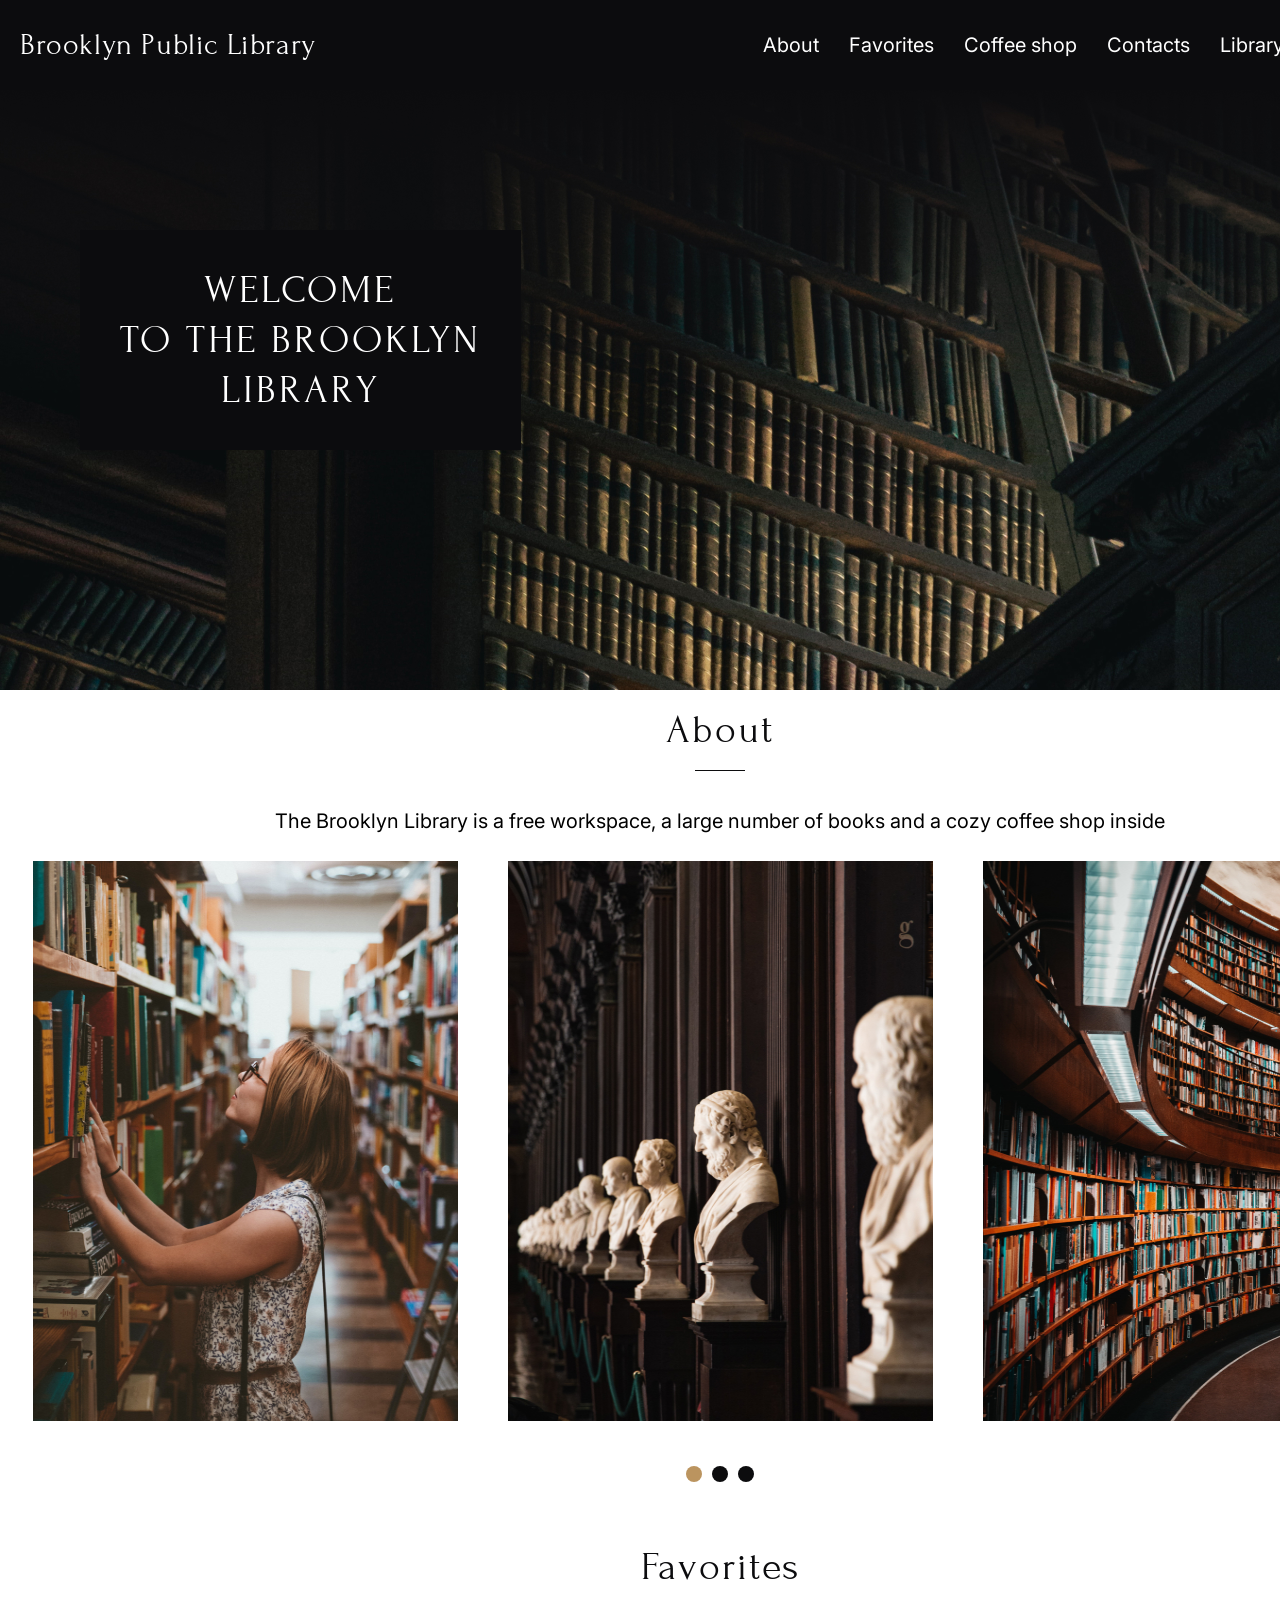
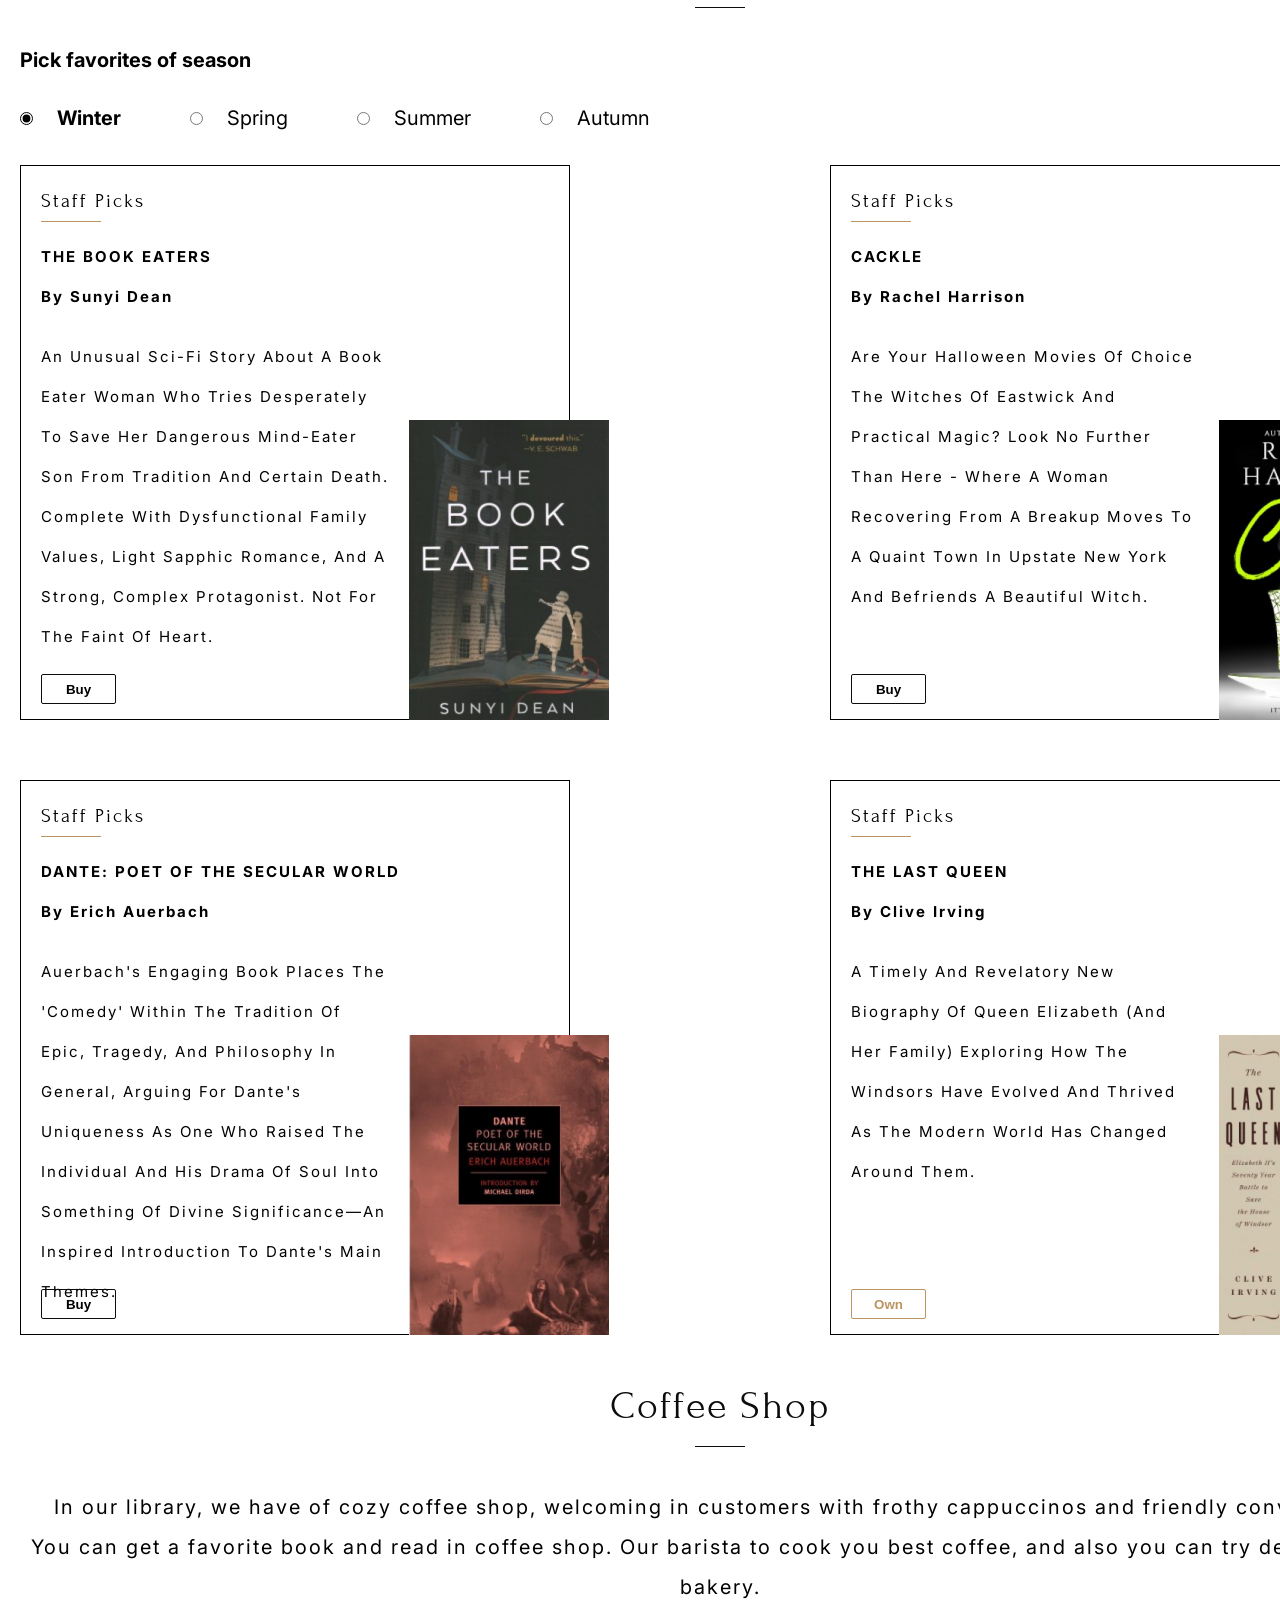
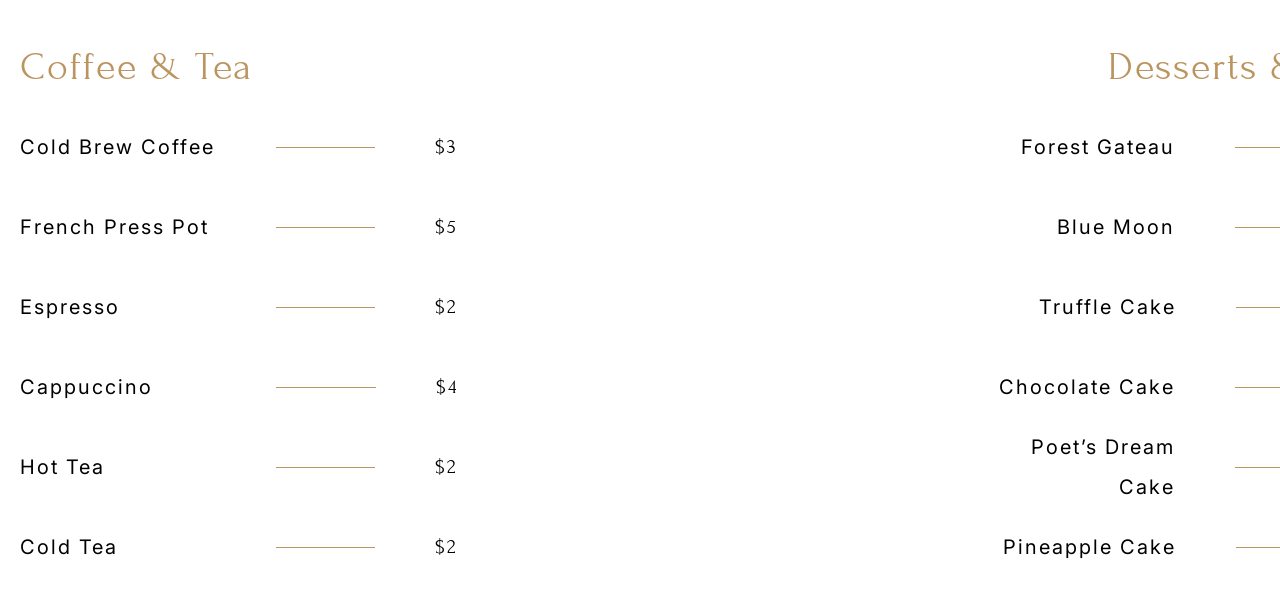
==== commit ae37ed25: "feat: add menu for coffee and desserts" ====
--- a/index.html
+++ b/index.html
@@ -272,7 +272,85 @@
      </div>
        <p class="coffee-text">In our library, we have of cozy coffee shop, welcoming in customers with frothy cappuccinos and friendly conversation. <br>
 You can get a favorite book and read in coffee shop. Our barista to cook you best coffee, and also you can try desserts from bakery.</p>  
-         
+                
+
+        <div class="menu-coffee">
+                    
+          <div class="coffee-tea">
+             <p class="menu-title">Coffee & Tea</p>
+                    
+                    <div class="point-menu">
+            <div class="menu">Cold Brew Coffee</div>
+            <div class="menu-line"></div>
+            <div class="menu-price">$3</div>
+          </div>
+                    <div class="point-menu">
+            <div class="menu">French Press Pot</div>
+            <div class="menu-line"></div>
+            <div class="menu-price">$5</div>
+          </div> 
+                    <div class="point-menu">
+            <div class="menu">Espresso</div>
+            <div class="menu-line"></div>
+            <div class="menu-price">$2</div>
+          </div>
+                    <div class="point-menu">
+            <div class="menu">Cappuccino</div>
+            <div class="menu-line"></div>
+            <div class="menu-price">$4</div>
+          </div>
+                    
+                    <div class="point-menu">
+            <div class="menu">Hot tea</div>
+            <div class="menu-line"></div>
+            <div class="menu-price">$2</div>
+          </div>
+                    
+                    <div class="point-menu">
+            <div class="menu">Cold Tea</div>
+            <div class="menu-line"></div>
+            <div class="menu-price">$2</div>
+            </div>
+                    </div>
+                    
+            <div class="dessert">
+                <p class="menu-title">Desserts & Cakes</p>
+                    
+                    <div class="point-menu">
+            <div class="menu-dessert">Forest Gateau</div>
+            <div class="menu-line"></div>
+            <div class="menu-price">$16</div>
+          </div>
+                    <div class="point-menu">
+            <div class="menu-dessert">Blue Moon</div>
+            <div class="menu-line"></div>
+            <div class="menu-price">$16</div>
+          </div> 
+                    <div class="point-menu">
+            <div class="menu-dessert">Truffle Cake</div>
+            <div class="menu-line"></div>
+            <div class="menu-price">$15</div>
+          </div>
+                    <div class="point-menu">
+            <div class="menu-dessert">Chocolate Cake</div>
+            <div class="menu-line"></div>
+            <div class="menu-price">$18</div>
+          </div>
+                    
+                    <div class="point-menu">
+            <div class="menu-dessert">Poet’s Dream Cake</div>
+            <div class="menu-line"></div>
+            <div class="menu-price">$16</div>
+          </div>
+                    
+                    <div class="point-menu">
+            <div class="menu-dessert">Pineapple Cake</div>
+            <div class="menu-line"></div>
+            <div class="menu-price">$14</div>
+            </div>
+                    </div>
+                 </div>  
+              </div>   
    </section>
     
   </main>
--- a/style.css
+++ b/style.css
@@ -364,5 +364,93 @@
 font-weight: 400;
 line-height: 40px; /* 200% */
 letter-spacing: 2px;
-margin: 20px;
+margin: 20px 20px 40px;
+}
+
+.menu-coffee {
+  width: 1400px;
+  height: 520px;
+  display: flex;
+  flex-direction: row;
+  justify-content: space-between;
+  margin: 20px;
+}
+
+.coffee-tea {
+  width: 440px;
+  height: 520px;
+  gap: 40px;
+  display: flex;
+  flex-direction: column;
+  justify-content: flex-start;
+}
+
+.menu-title {
+  color: #BB945F;
+  font-family: Forum;
+  font-size: 40px;
+  font-style: normal;
+  font-weight: 400;
+  line-height: 40px; /* 100% */
+  letter-spacing: 2px;
+  text-transform: capitalize;
+}
+.menu {
+  width: 197px;
+  color: #000;
+  font-family: Inter;
+  font-size: 20px;
+  font-style: normal;
+  font-weight: 400;
+  line-height: 40px; /* 200% */
+  letter-spacing: 2px;
+  text-transform: capitalize;
+}
+.menu-line {
+  align-items: center;
+  width: 100px;
+  height: 1px;
+  background: #BB945F;
+}
+.menu-price {
+  color: #000;
+  font-family: Forum;
+  font-size: 20px;
+  font-style: normal;
+  font-weight: 400;
+  line-height: 40px; /* 200% */
+  letter-spacing: 2px;
+  text-transform: capitalize;
+}
+
+.point-menu {
+  width: 438px; 
+  height: 40px; 
+  justify-content: center; 
+  align-items: center; 
+  gap: 60px; 
+  display: inline-flex
+}
+
+.dessert{
+  width: 482px;
+  height: 520px;
+  gap: 40px;
+  display: flex;
+  flex-direction: column;
+  justify-content: center;
+  align-items: flex-end;
+}
+
+.menu-dessert {
+  width: 210px;
+  text-align: right;
+  color: #000;
+  font-family: Inter;
+  font-size: 20px;
+  font-style: normal;
+  font-weight: 400;
+  line-height: 40px; /* 200% */
+  letter-spacing: 2px;
+  text-transform: capitalize;
 }
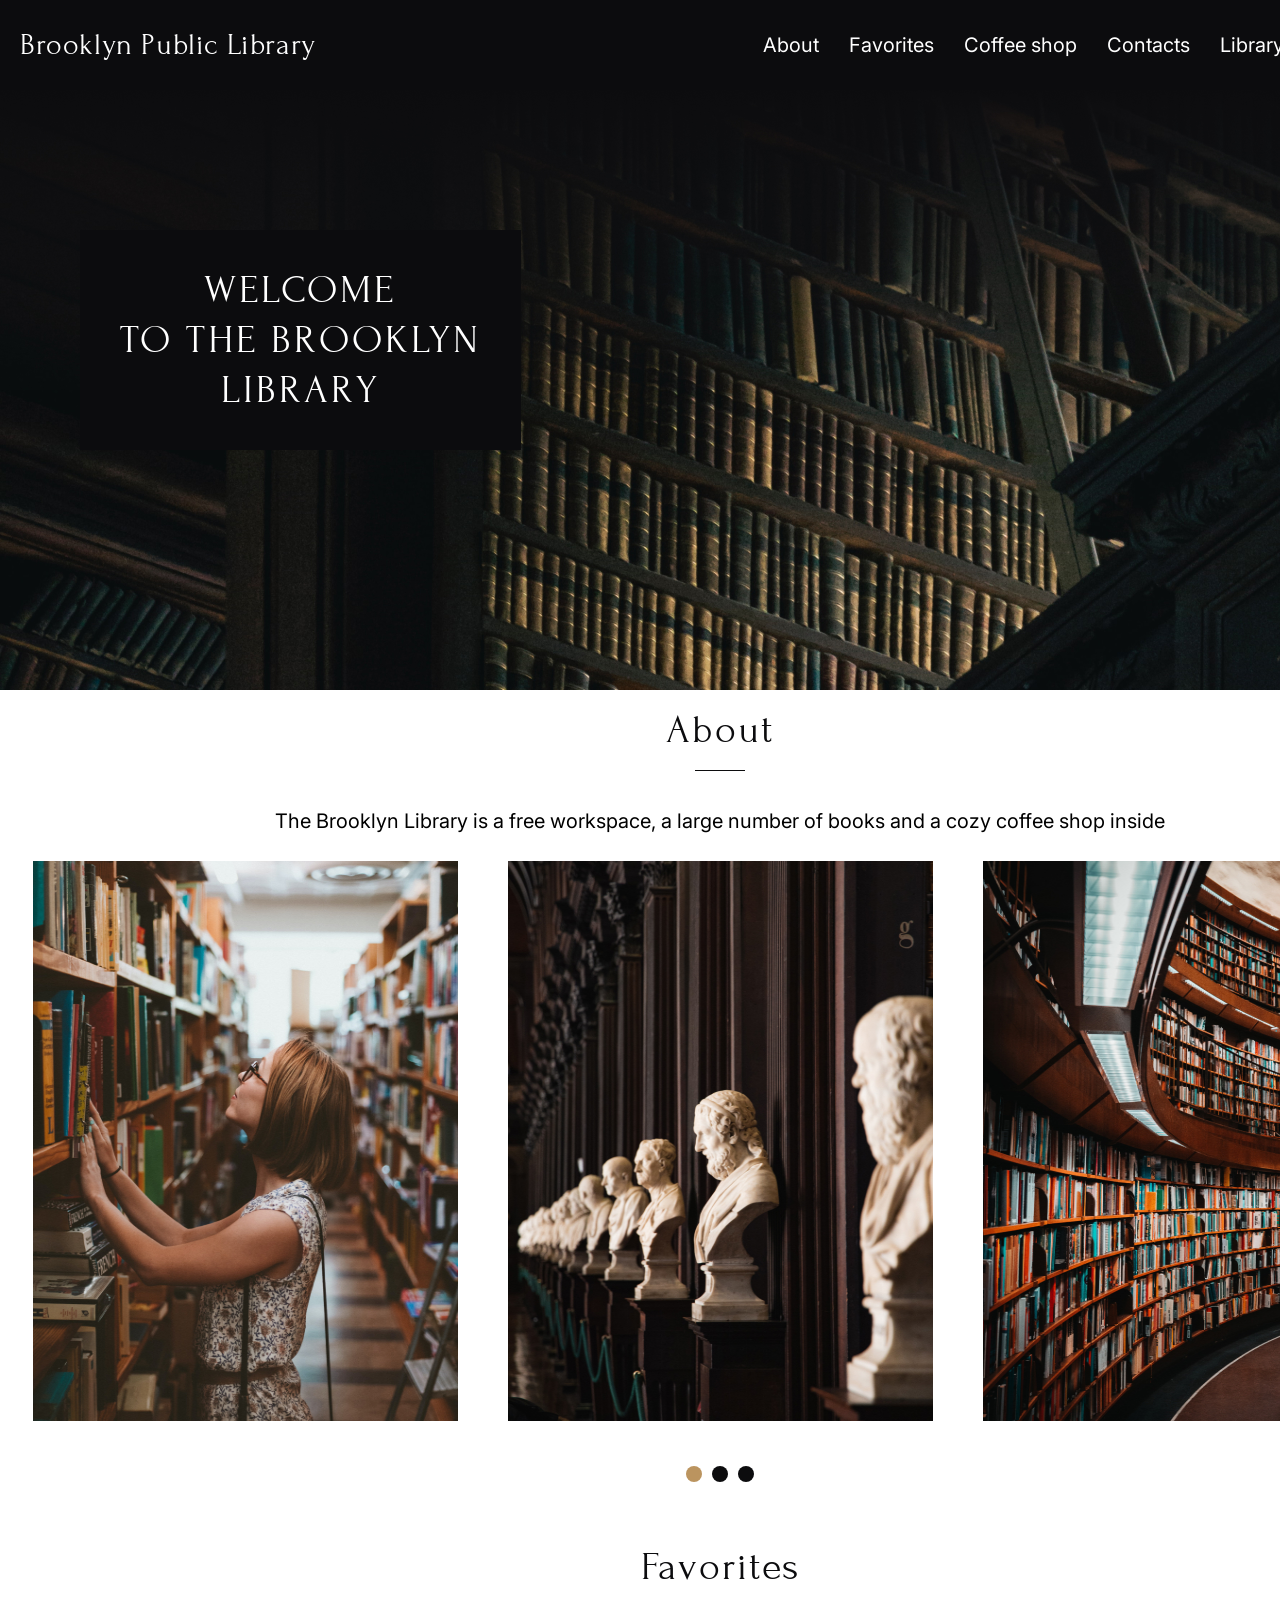
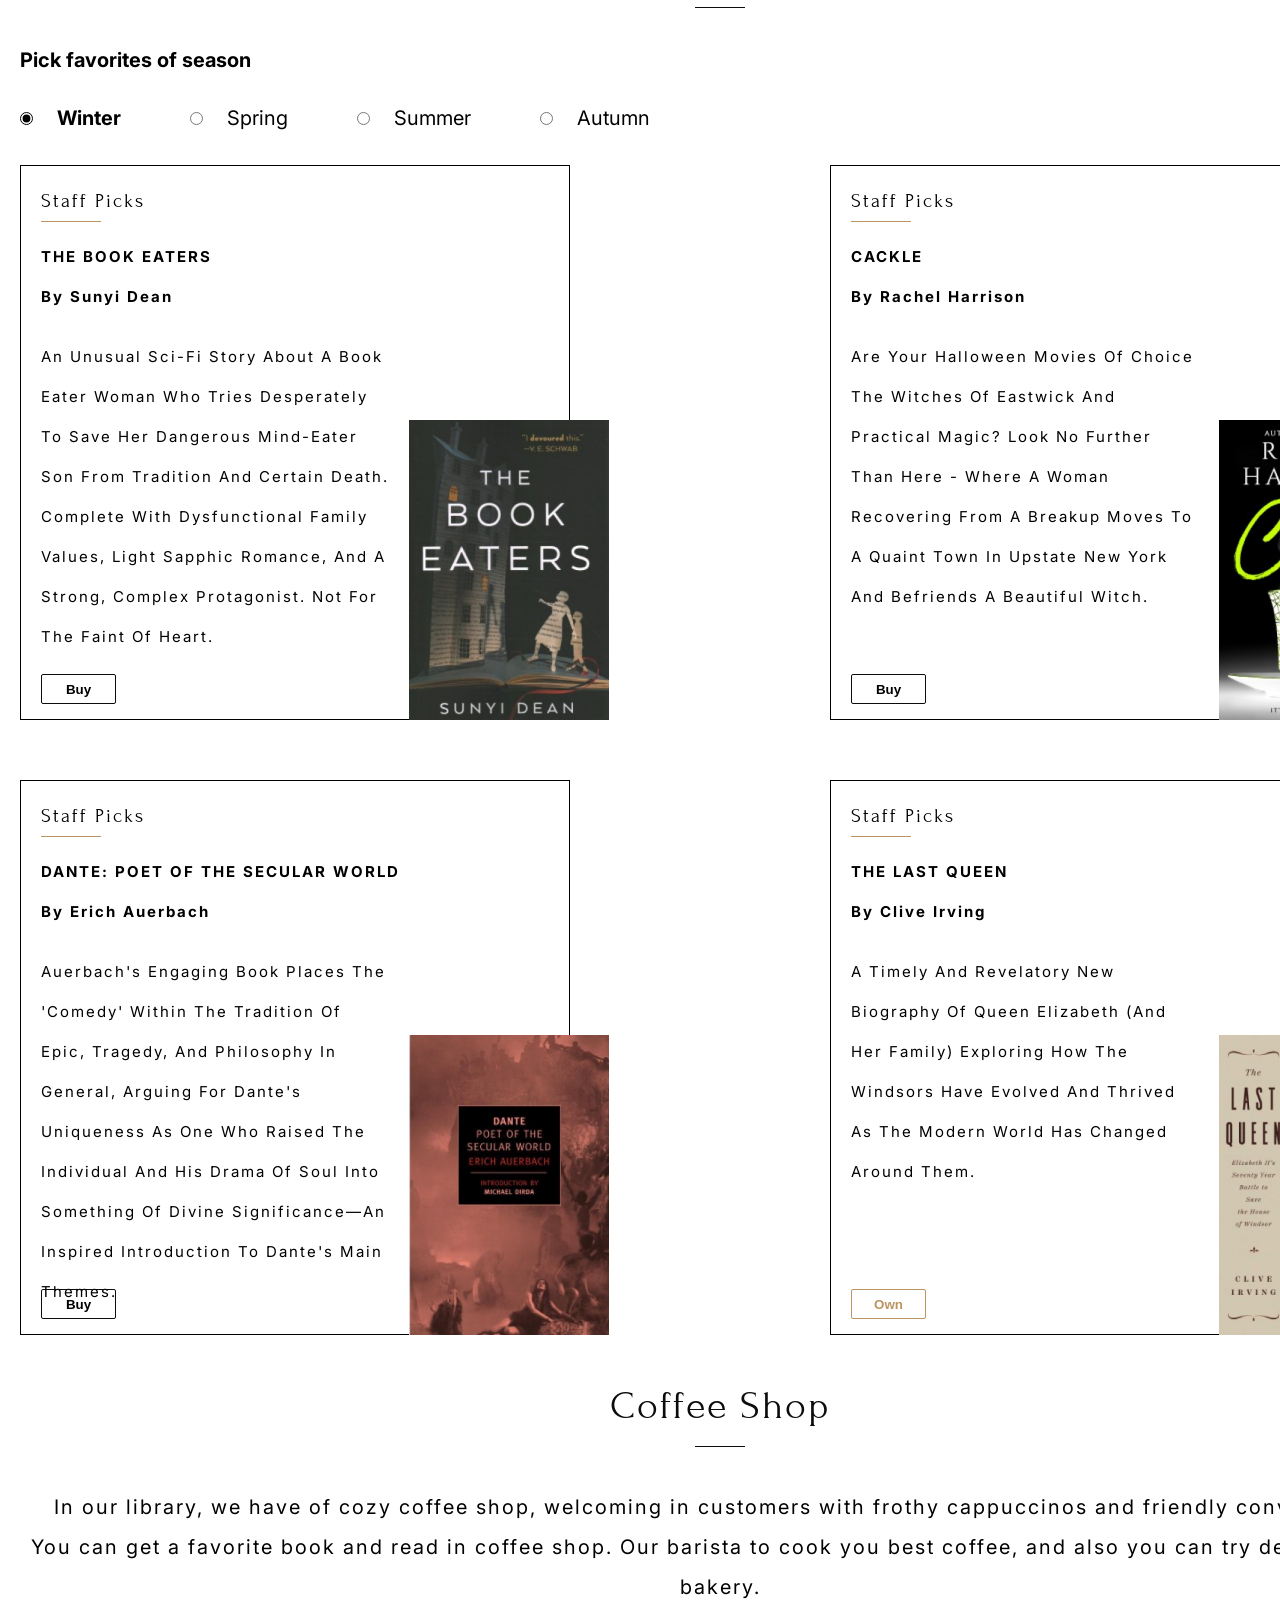
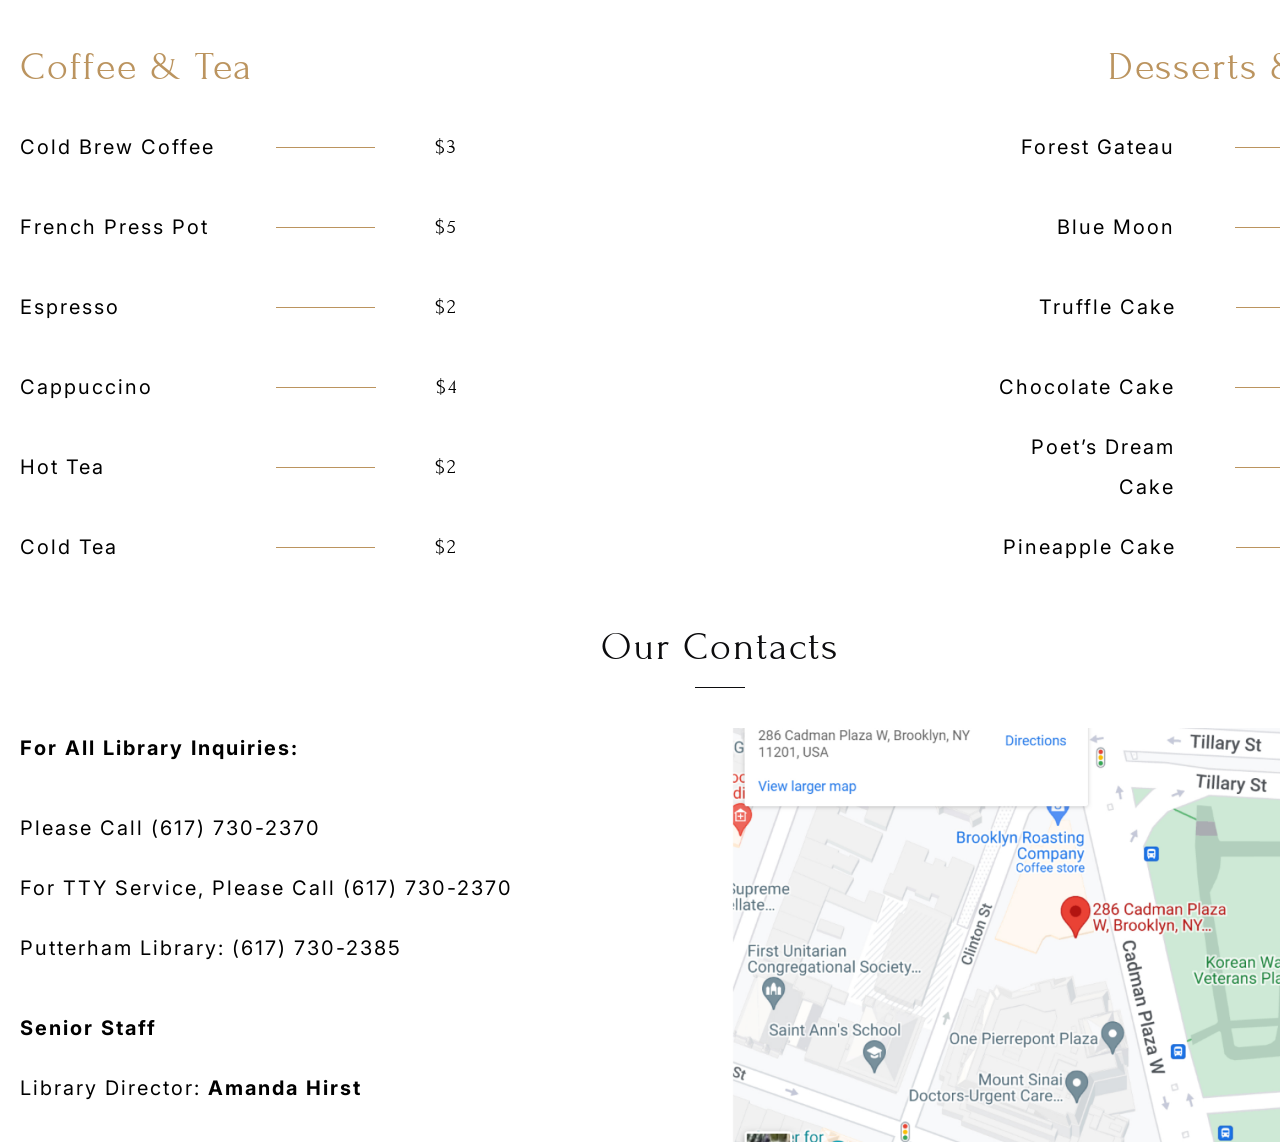
==== commit a74a4ae3: "feat: add section contacts" ====
--- a/index.html
+++ b/index.html
@@ -353,6 +353,32 @@
               </div>   
    </section>
     
+   <section class="contacts" id="contacts">
+    <div class="title2"> 
+     <h2 class="text-title">Our Contacts<h2>
+     <div class="line"></div>
+   </div>
+      
+     <div class="contacts-info">
+       
+        <div class="text-info">
+          <div class="info-title">For all Library inquiries:</div>
+          <div class="phone">
+            <div class="info-text">Please call <a href="tel:6177302370" class="info-text">(617) 730-2370</a></div>
+          <div class="info-text">For TTY service, please call <a href="tel:6177302370" class="info-text">(617) 730-2370</a></div>
+          <div class="info-text">Putterham Library: <a href="tel:6177302385" class="info-text">(617) 730-2385</a></div>   
+       </div>
+        <div class="contact-staff">
+          <div class="staff-text">Senior Staff</div>
+          <div class="info-text">Library Director: <a href="mailto:AmandaHirst@gmail.com" class="staff-text">Amanda Hirst</a></div>
+        </div>
+       </div>
+       
+       <div class="map"><img src="assets/map.jpg" alt="map" class="map"></div>
+    </div>
+ </section>
+
+ 
   </main>
 
   <footer>
--- a/style.css
+++ b/style.css
@@ -453,4 +453,72 @@
   line-height: 40px; /* 200% */
   letter-spacing: 2px;
   text-transform: capitalize;
+}
+
+/*contacts*/
+.contacts {
+  width: 1440px;
+  height: 515px;
+  padding: 0px 20px;
+  
+}
+.contacts-info {
+  display: flex;
+  flex-direction: row;
+  flex-wrap: nowrap;
+  justify-content: space-between;
+  align-items: flex-start;
+  gap: 201px;
+  margin-top: 20px;
+}
+.text-info {
+  margin: 0;
+}
+.info-title {
+  color: #000;
+  text-align: left;
+  font-family: Inter;
+  font-size: 20px;
+  font-style: normal;
+  font-weight: 700;
+  line-height: 40px; /* 200% */
+  letter-spacing: 2px;
+  text-transform: capitalize;
+  margin-bottom: 40px;
+}
+.info-text {
+  color: #000;
+  text-align: left;
+  font-family: Inter;
+  font-size: 20px;
+  font-style: normal;
+  font-weight: 400;
+  line-height: 40px; /* 200% */
+  letter-spacing: 2px;
+  text-transform: capitalize;
+  margin-bottom: 20px;
+  text-decoration: none;
+}
+.phone {
+  margin-bottom: 40px;
+}
+.contact-staff {
+  margin-top: 40px;
+}
+.staff-text {
+  color: #000;
+  text-align: left;
+  font-family: Inter;
+  font-size: 20px;
+  font-style: normal;
+  font-weight: 700;
+  line-height: 40px; /* 200% */
+  letter-spacing: 2px;
+  text-transform: capitalize;
+  margin-bottom: 20px;
+  text-decoration: none;
+}
+.map {
+  width: 696px;
+  height: 414px;
 }
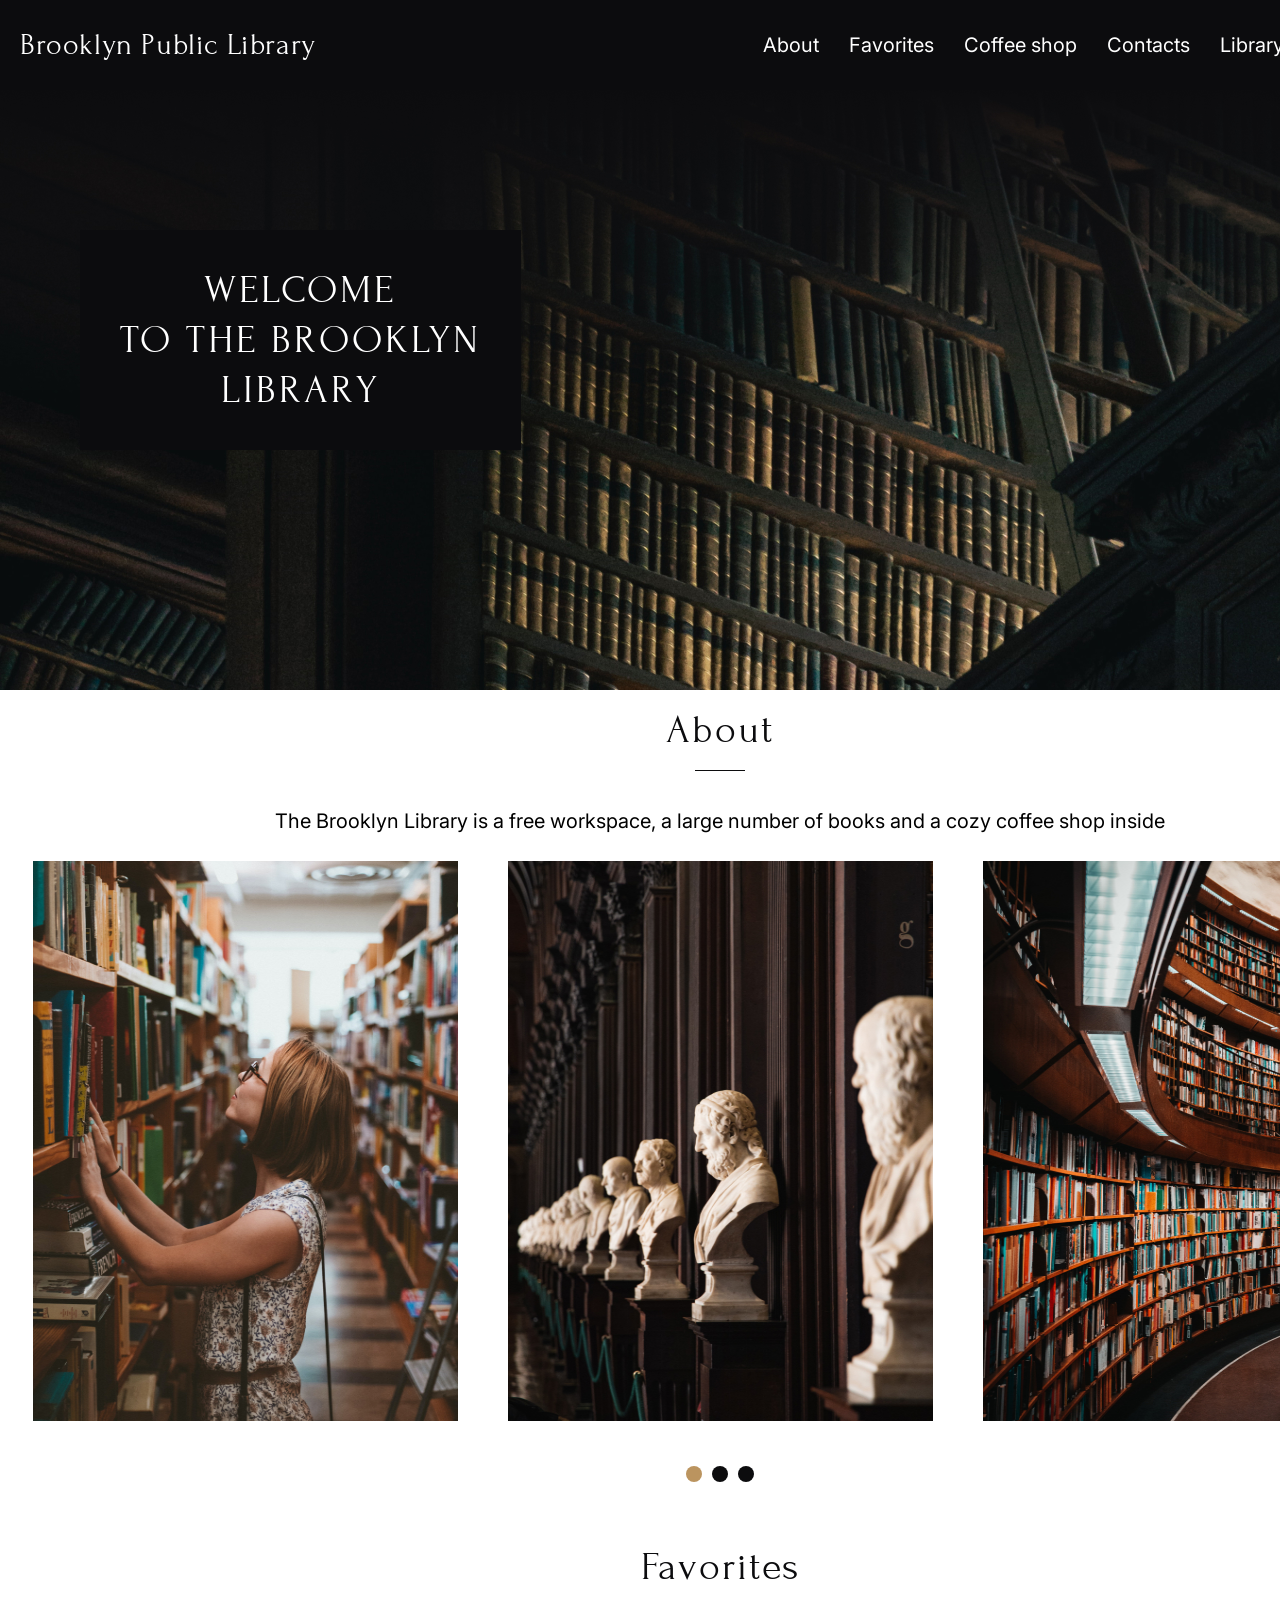
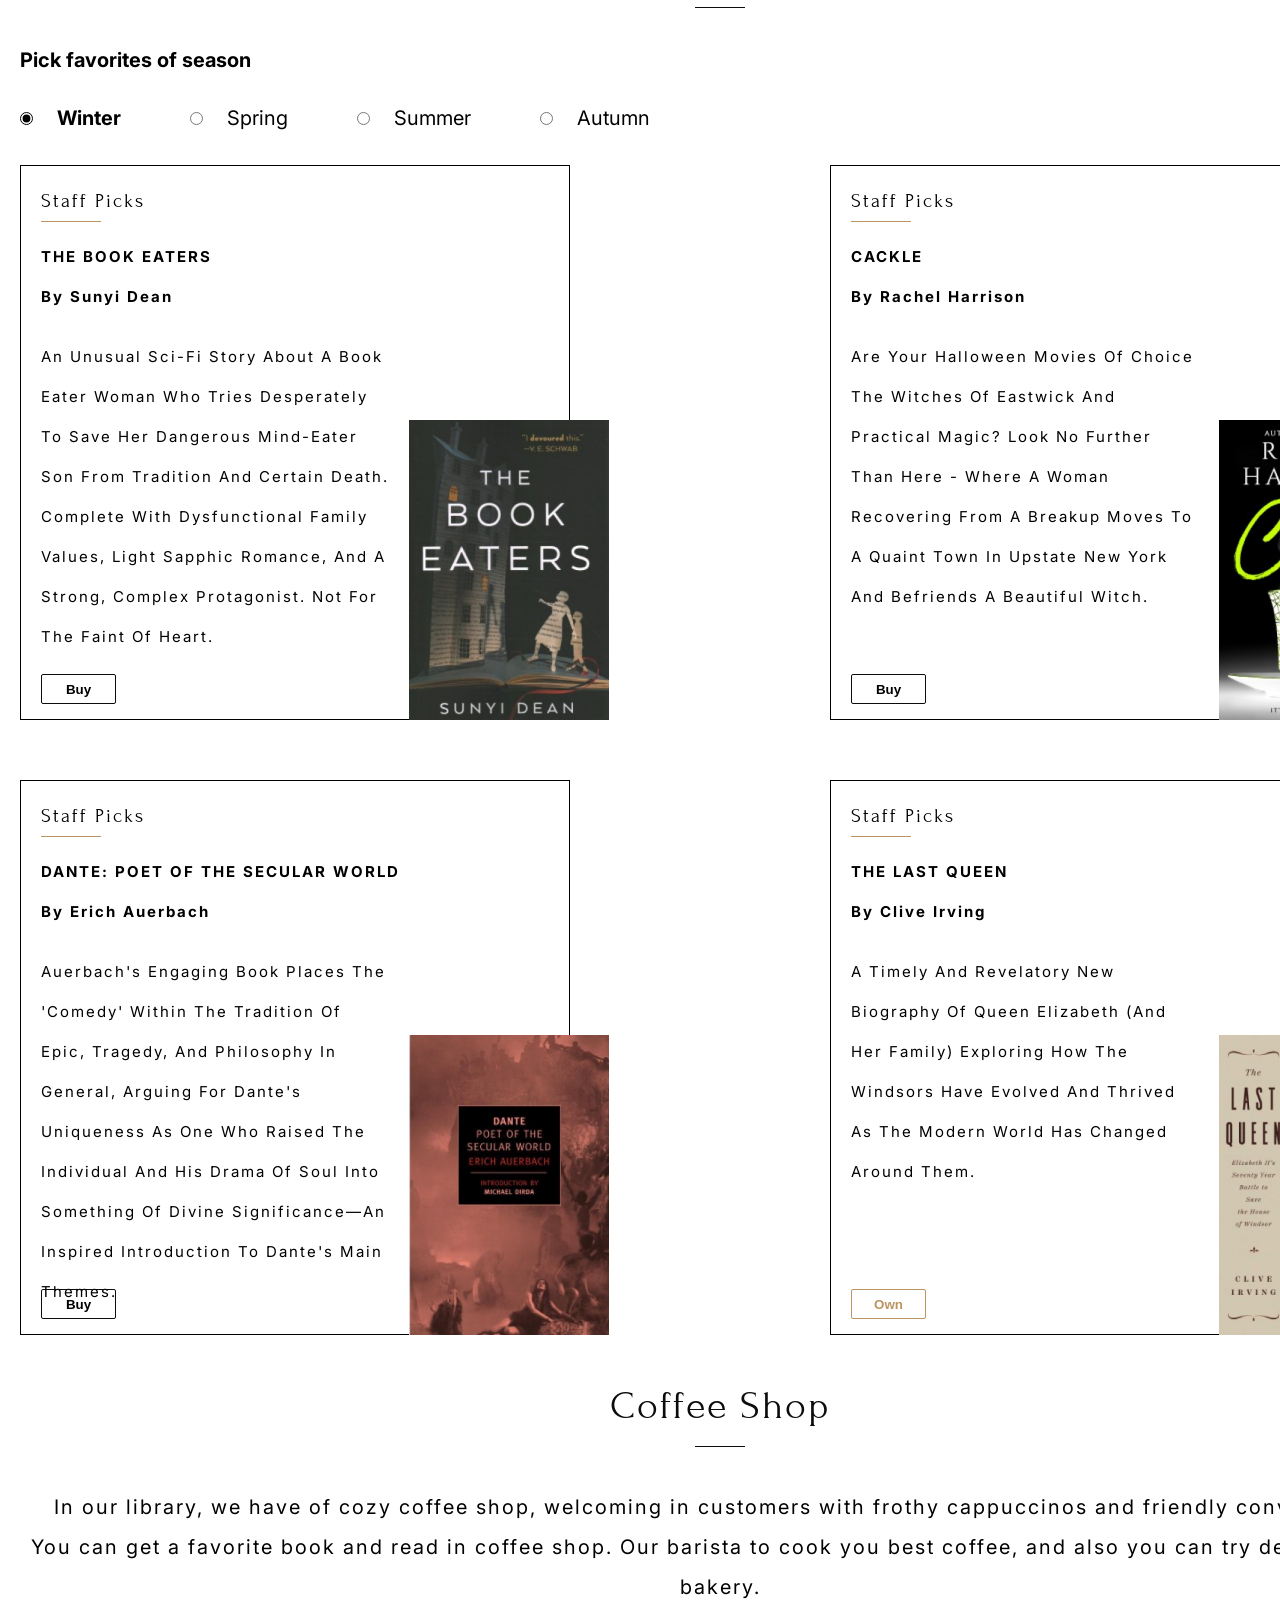
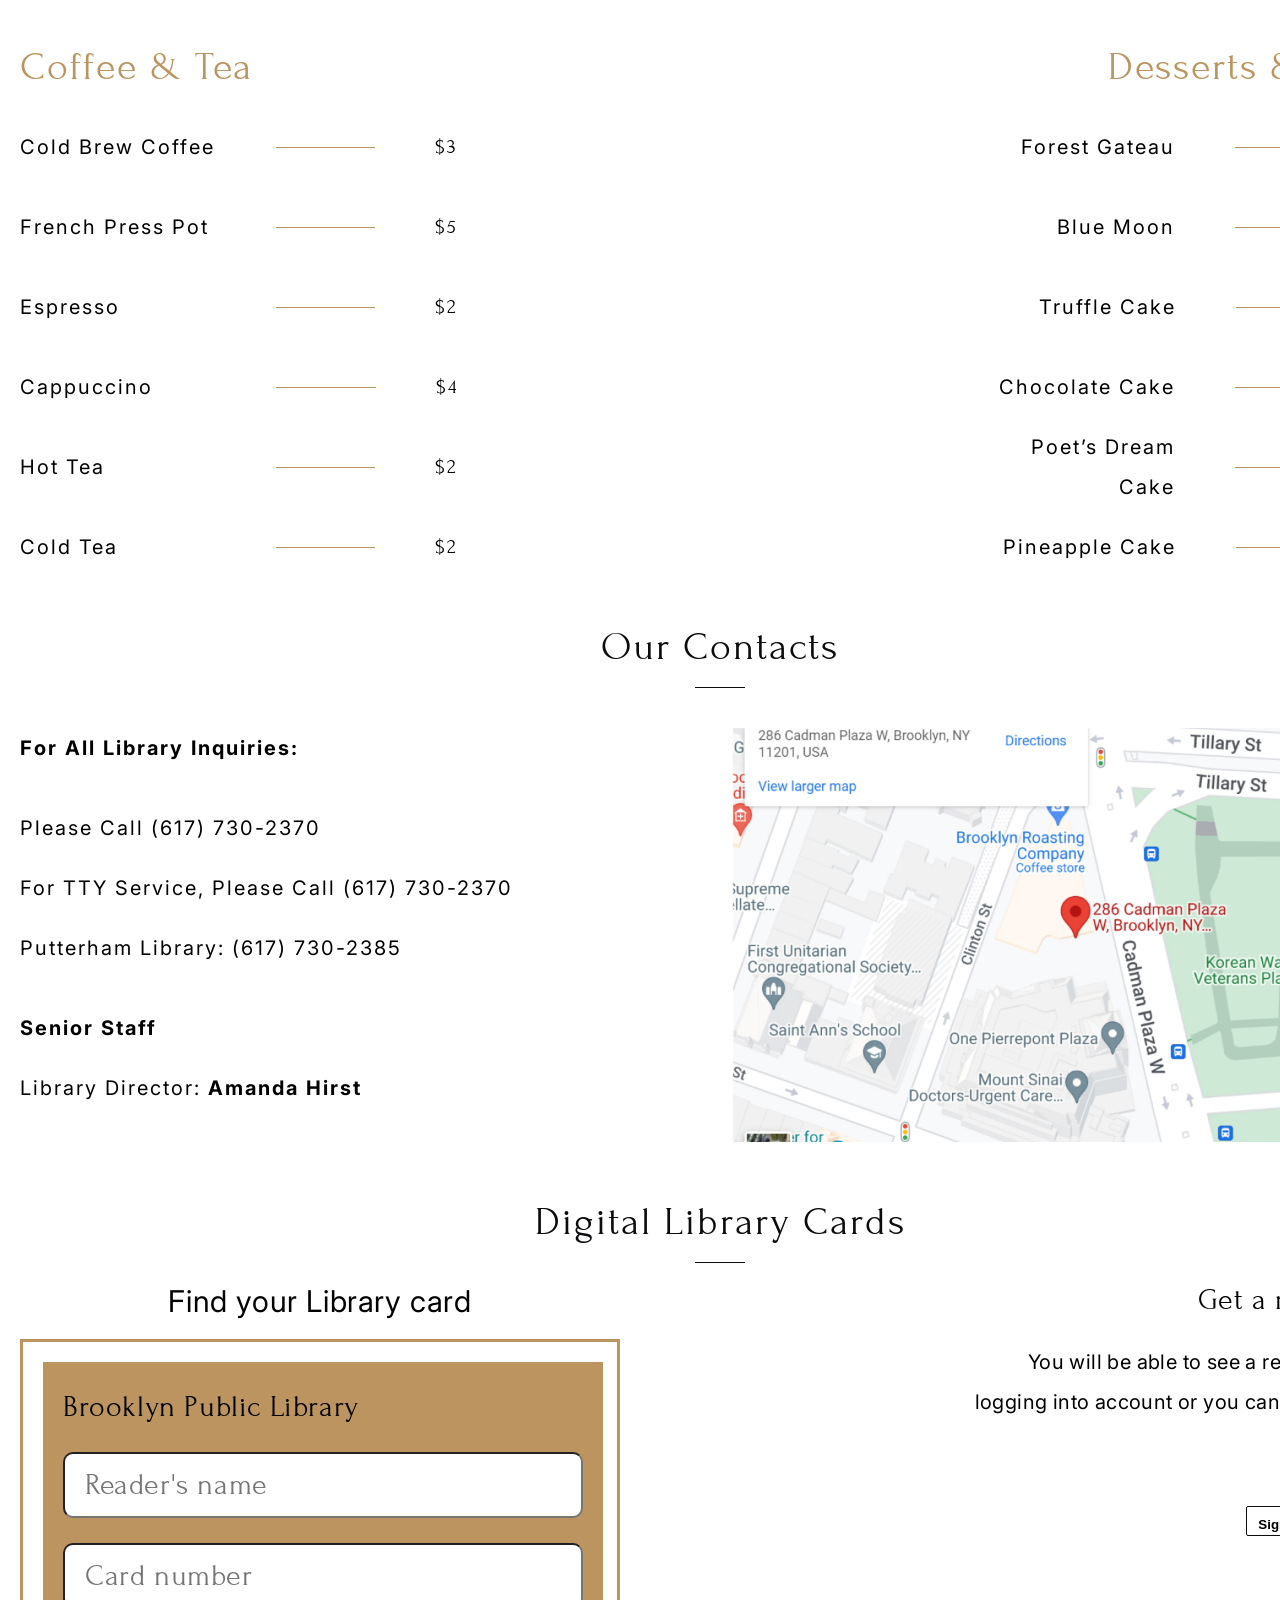
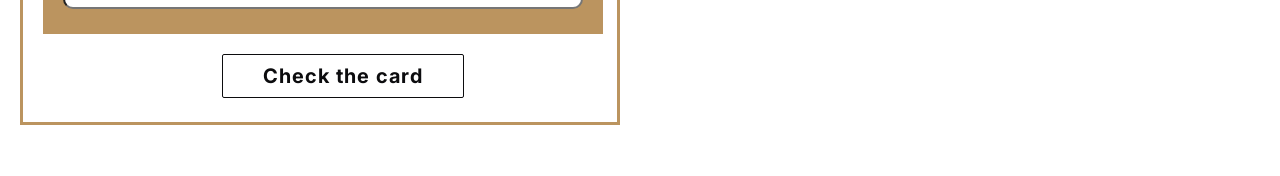
==== commit 308fd967: "feat: add section library card" ====
--- a/index.html
+++ b/index.html
@@ -364,7 +364,7 @@
         <div class="text-info">
           <div class="info-title">For all Library inquiries:</div>
           <div class="phone">
-            <div class="info-text">Please call <a href="tel:6177302370" class="info-text">(617) 730-2370</a></div>
+          <div class="info-text">Please call <a href="tel:6177302370" class="info-text">(617) 730-2370</a></div>
           <div class="info-text">For TTY service, please call <a href="tel:6177302370" class="info-text">(617) 730-2370</a></div>
           <div class="info-text">Putterham Library: <a href="tel:6177302385" class="info-text">(617) 730-2385</a></div>   
        </div>
@@ -378,7 +378,33 @@
     </div>
  </section>
 
+ <section class="librarycard" id="library-card">
+  <div class="title2"> 
+   <h2 class="text-title">Digital Library Cards<h2>
+   <div class="line"></div>
+ </div>
  
+ <div class="find-card">
+   <p class="title-card">Find your Library card</p>
+   <div class="form-card">
+      <form class="input-card" id="input">
+        <p class="name-card">Brooklyn Public Library</p>
+        <input class="input-style" type="text" id="name" placeholder="Reader's name">
+        <input class="input-style" type="text" id="number" placeholder="Card number">
+     </form>
+     <button class="button-card" for="input">Check the card</button>
+   </div>
+ </div>
+     
+<div class="get-card">
+  <div class="get-title">Get a reader card</div>
+  <div class="get-text">You will be able to see a reader card after logging into account or you can register a new account</div>
+  <div class=card-button><button class="button-get"><b>Sign Up</b></button> 
+  <button class="button-get"><b>Log in</b></button>
+  </div>
+</div>
+     
+</section>
   </main>
 
   <footer>
--- a/style.css
+++ b/style.css
@@ -521,4 +521,147 @@
 .map {
   width: 696px;
   height: 414px;
+}
+
+/*library card*/
+.librarycard {
+  width: 1440px;
+  height: 614px;
+  padding: 20px;
+  margin-top: 40px;
+  position: relative;
+}
+.find-card {
+  width: 600px;
+  height: 453px;
+  position: absolute;
+  top: 121px;
+  left: 20px;
+}
+.title-card {
+  color: #000;
+  font-family: Inter;
+  font-size: 30px;
+  font-style: normal;
+  font-weight: 400;
+  line-height: normal;
+  letter-spacing: 0.6px;
+  text-align: center;
+}
+.form-card {
+  width: 600px;
+  height: 386px;
+  margin-top: 20px;
+  padding: 20px;
+  border: 3px solid #BB945F;
+}
+.input-card {
+  width: 560px;
+  height: 272px;
+  background: #BB945F;
+  padding: 20px;
+}
+.name-card {
+  color: #000;
+  font-family: Forum;
+  font-size: 30px;
+  font-style: normal;
+  font-weight: 400;
+  line-height: 50px; /* 166.667% */
+  letter-spacing: 0.6px;
+  margin-bottom: 20px;
+}
+.input-style {
+  width: 520px;
+  height: 66px;
+  border-radius: 10px;
+  background: #FFF;
+  margin-bottom: 25px;
+  color: #8E8E8E;
+  font-family: Forum;
+  font-size: 30px;
+  font-style: normal;
+  font-weight: 400;
+  line-height: 50px; /* 166.667% */
+  letter-spacing: 0.6px;
+  padding: 8px 20px;
+ 
+}
+.button-card {
+  width: 242px;
+  height: 44px;
+  border-radius: 2px;
+  border: 1px solid #0C0C0E;
+  background-color: transparent;
+  margin: 20px 179px;
+  color: #0C0C0E;
+  text-align: center;
+  font-family: Inter;
+  font-size: 20px;
+  font-style: normal;
+  font-weight: 700;
+  line-height: normal;
+  letter-spacing: 1px;
+}
+.button-card:hover {
+  width: 242px;
+  height: 44px;
+  border-radius: 2px;
+  border: 1px solid #BB945F;
+  background: #BB945F;
+  transition: 1s;
+}
+.get-card {
+  width: 456px;
+  height: 253px;
+  position: absolute;
+  top: 121px;
+  right: 20px;
+}
+.get-title {
+  color: #000;
+  text-align: right;
+  font-family: Forum;
+  font-size: 30px;
+  font-style: normal;
+  font-weight: 400;
+  line-height: normal;
+  letter-spacing: 0.6px;
+}
+.get-text {
+  width: 456px;
+  height: 120px;
+  color: #000;
+  text-align: right;
+  font-family: Inter;
+  font-size: 20px;
+  font-style: normal;
+  font-weight: 400;
+  line-height: 40px; /* 200% */
+  letter-spacing: 0.4px;
+  margin: 25px 0px;
+}
+.card-button{
+  position: absolute;
+  right: 0px;
+  bottom: 0px;
+}
+.button-get {
+  width: 75px;
+  height: 30px;
+  padding: 10px 0px;
+  justify-content: center;
+  align-items: center;
+  border-radius: 2px;
+  border: 1px solid #0C0C0E;
+  background-color: transparent;
+  margin-left: 20px; 
+}
+.button-get:hover {
+  width: 75px;
+  height: 30px;
+  border-radius: 2px;
+  border: 1px solid #BB945F;
+  background: #BB945F;
+  transition: 1s;
 }
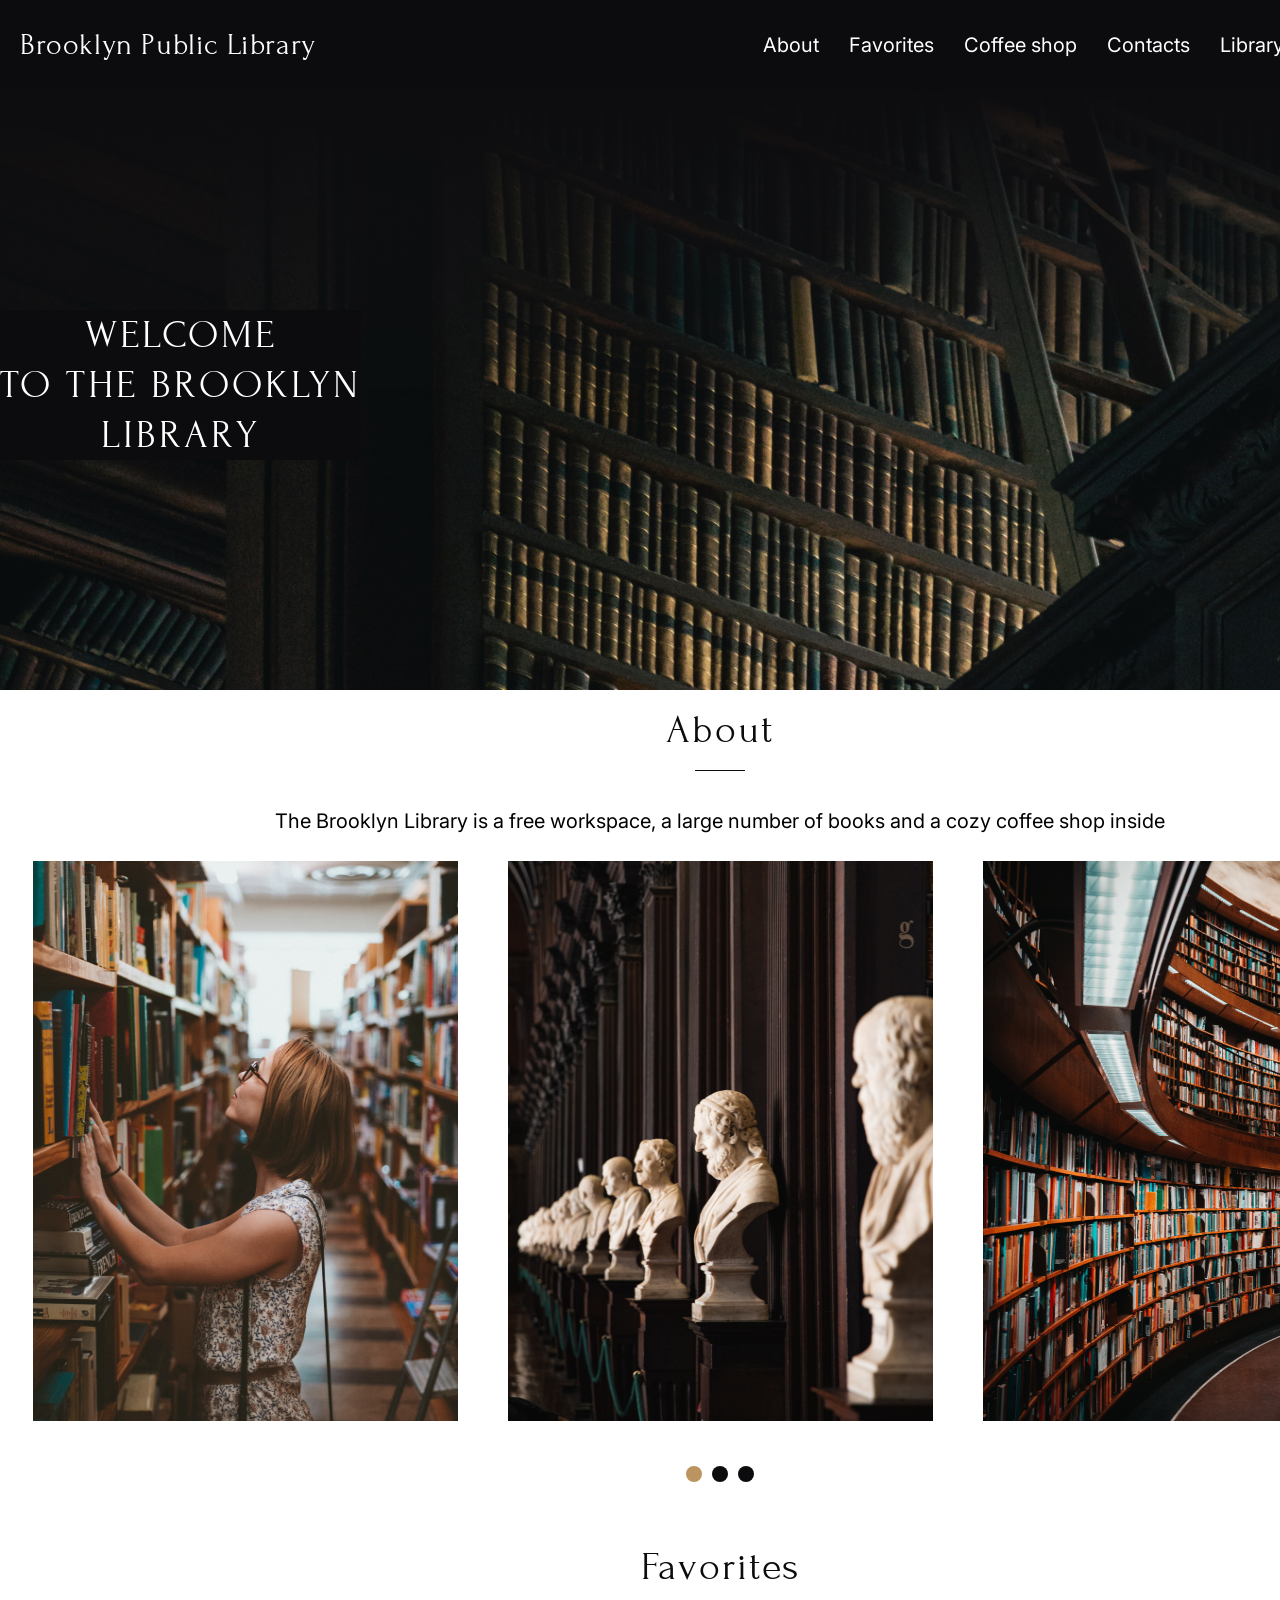
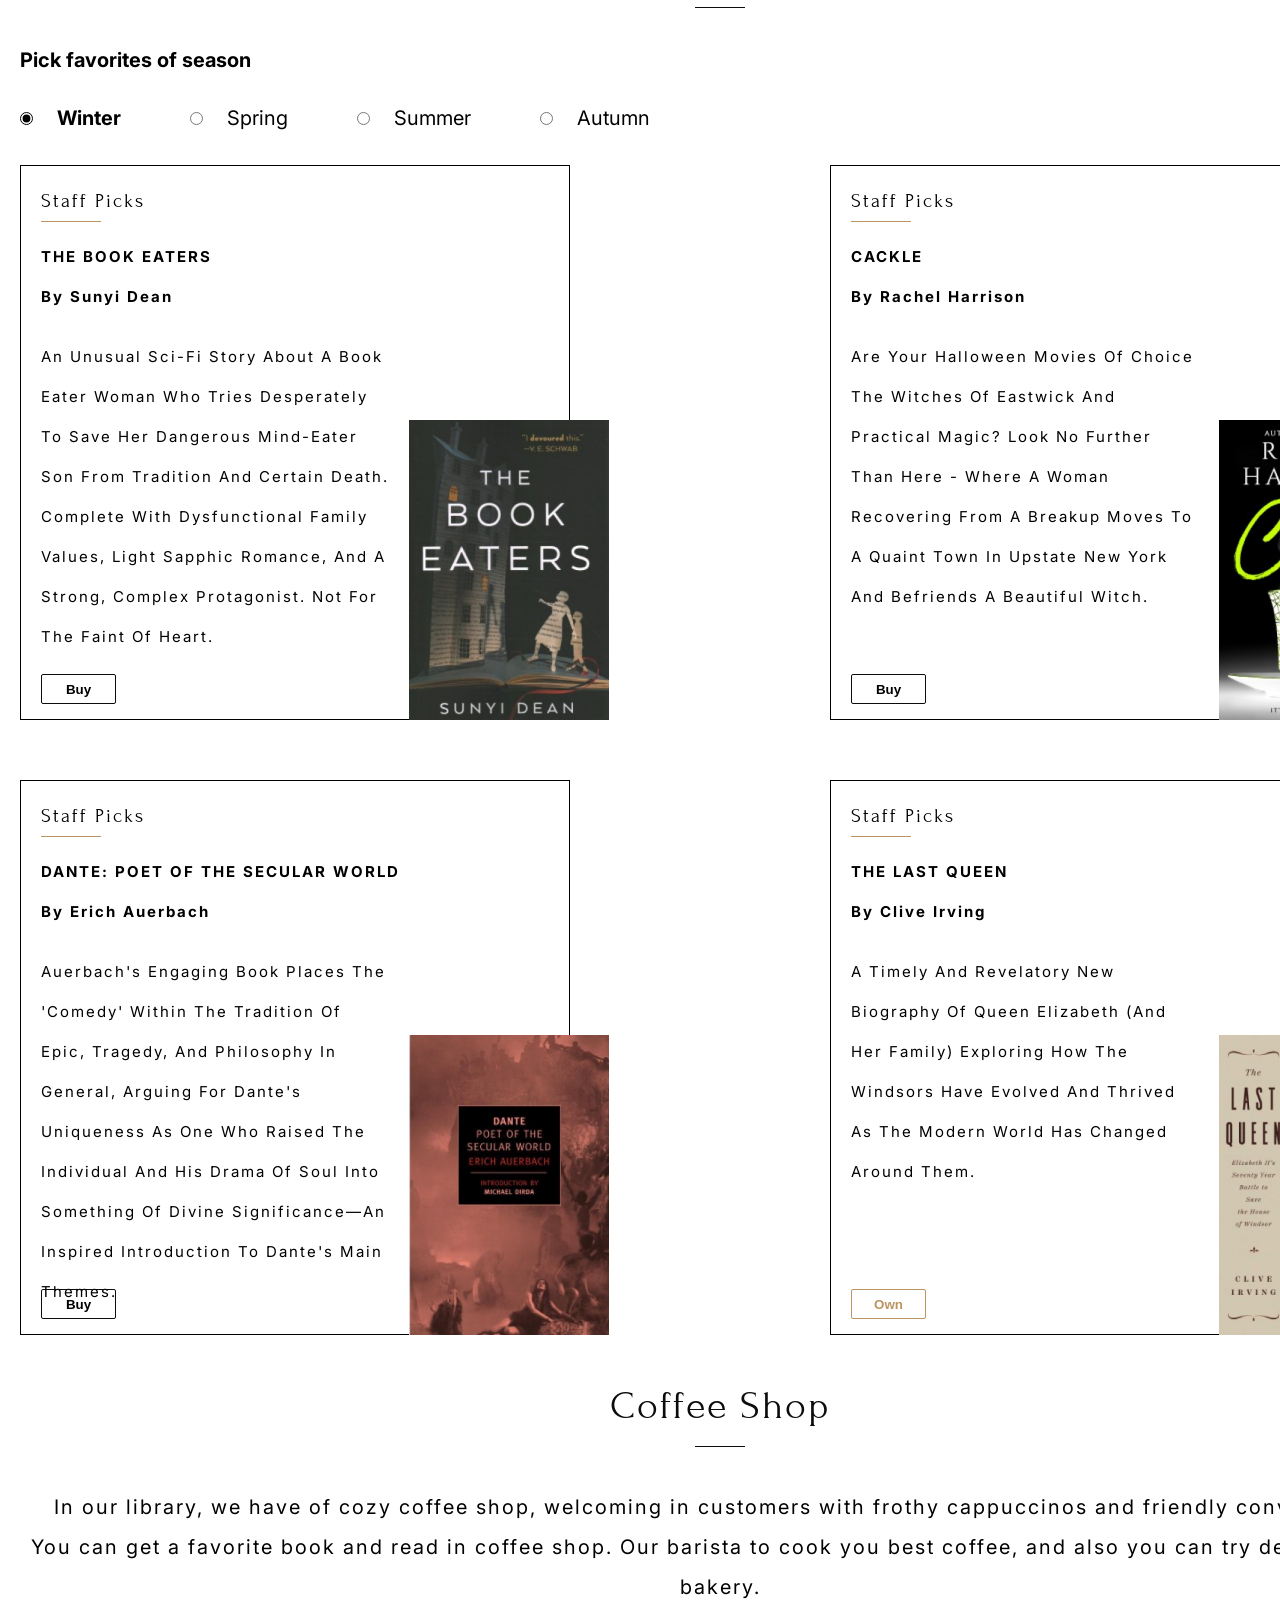
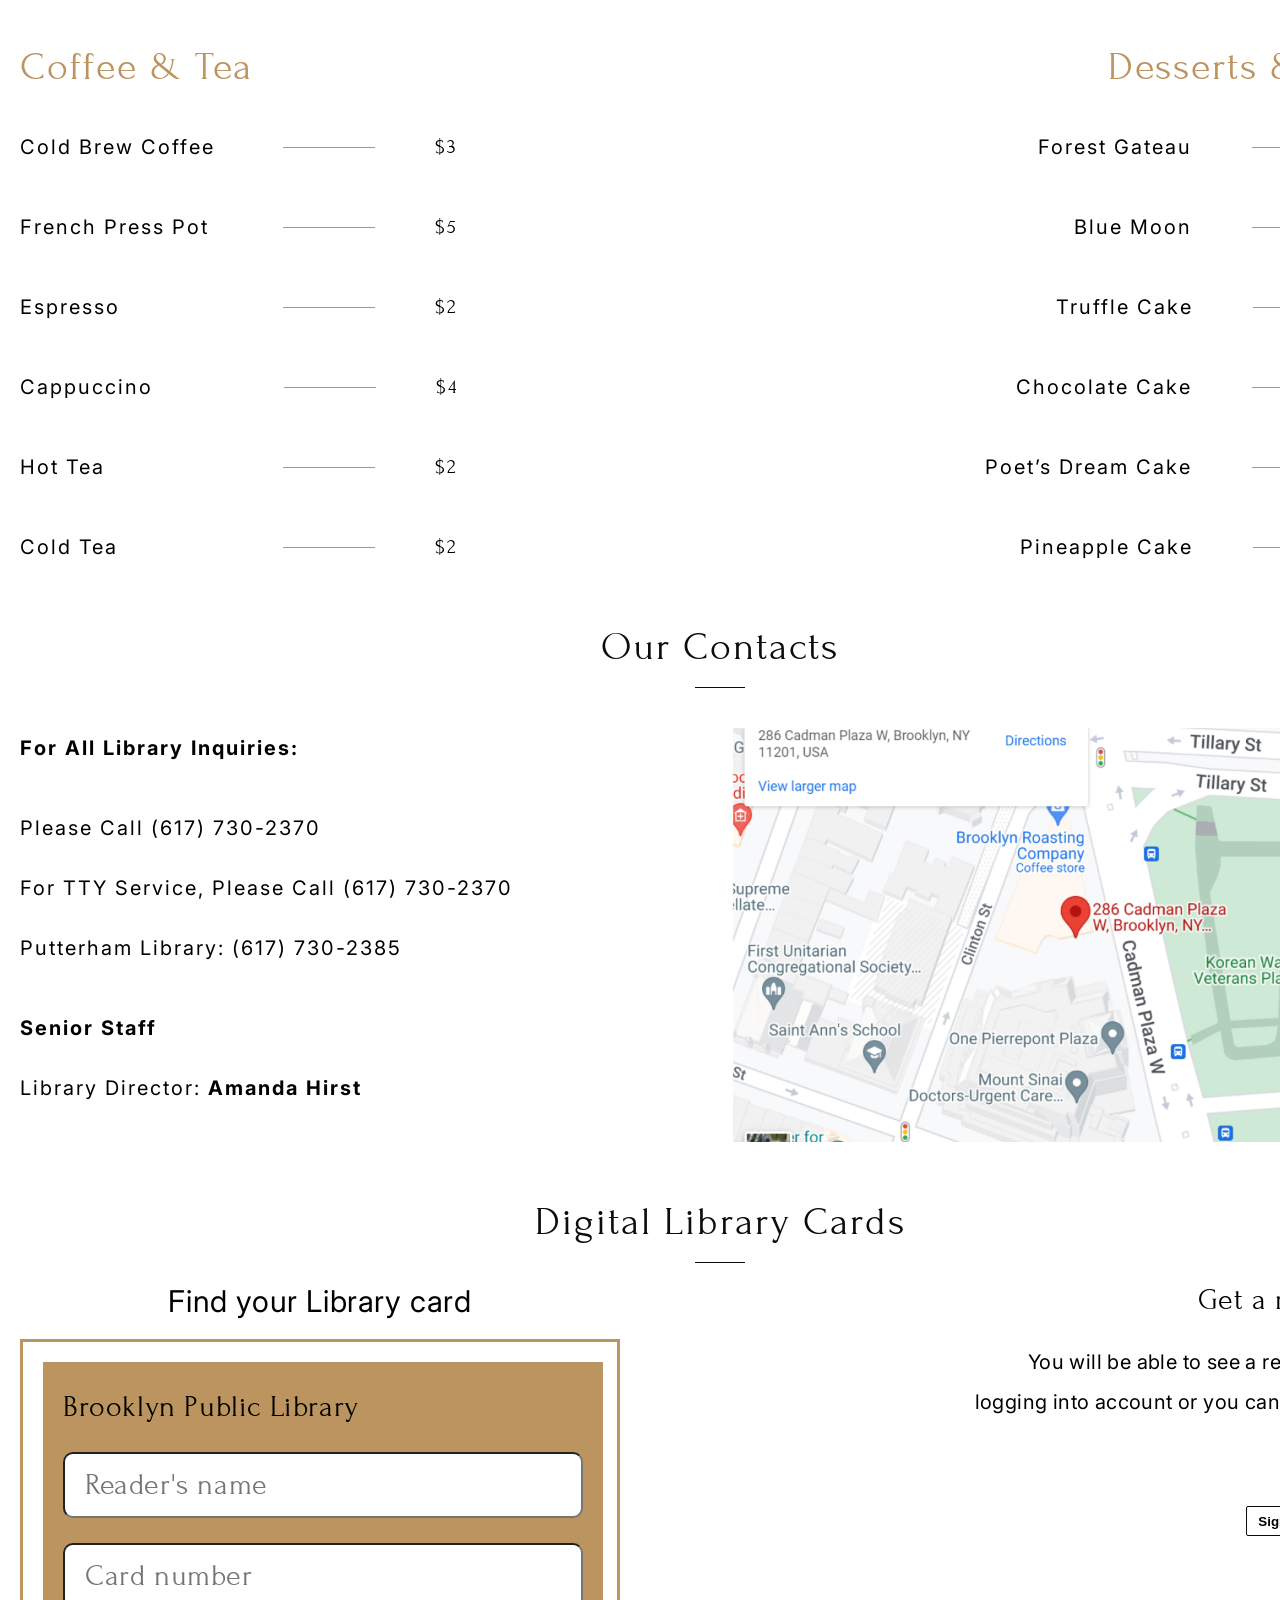
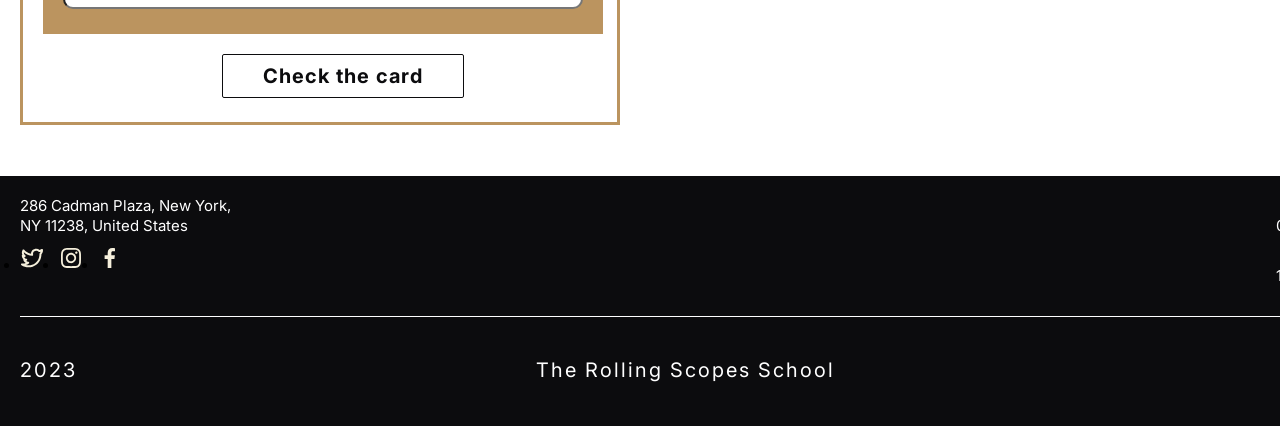
==== commit a5653188: "feat: add footer" ====
--- a/index.html
+++ b/index.html
@@ -5,409 +5,427 @@
     <meta name="viewport" content="width=device-width, initial-scale=1.0">
     <title>Brooklyn Public Library</title>
     <link rel="stylesheet" href="style.css">
-    <link rel="icon" href="ЗАПОЛНИтЬ!!!">
+    <link rel="icon" href="assets/favicon.png">
     <link rel="preconnect" href="https://fonts.googleapis.com">
     <link rel="preconnect" href="https://fonts.gstatic.com" crossorigin>
     <link href="https://fonts.googleapis.com/css2?family=Forum&family=Inter:wght@400;700&display=swap" rel="stylesheet">
 </head>
 <body class="body">
-  <header class="header">
-      <div>
-          <h1 class="title">Brooklyn Public Library</h1>
-      </div>
-      <div>
-          <nav class="nav">
-          <ul class="nav-list">
-              <li class="nav-list"><a href="#about" class="nav-link">About</a></li>
-              <li class="nav-list"><a href="#favorites" class="nav-link">Favorites</a></li>
-              <li class="nav-list"><a href="#coffee-shop" class="nav-link">Coffee shop</a></li>
-              <li class="nav-list"><a href="#contacts" class="nav-link">Contacts</a></li>
-              <li class="nav-list"><a href="#library-card" class="nav-link">Library Card</a></li>
-          </ul>
-      </nav>
-      </div>
-      <div>
-      <img src="assets/icon_profile.png" alt="profile" class="icon">
-      </div>
-  </header>
-
-  <main>
-    <div class="welcome-section">
-      <section class="welcome-bg">
-        <p class="welcome-text">Welcome<br>to the Brooklyn<br>Library<p>
-      </section>
-    </div>
-    <section class="about" id="about">
-      <div class="title2"> <h2 class="text-title">About<h2>
-        <div class="line"></div>
-      </div>
-      <p class="about-text">The Brooklyn Library is a free workspace, a large number of books and a cozy coffee shop inside</p>
-      <div class="img">
-        <img src="assets/image1.jpg" alt="girl" class="img-size">
-        <img src="assets/image2.jpg" alt="columns" class="img-size">
-        <img src="assets/image3.jpg" alt="shelves" class="img-size">
-      </div>
-      <div class="carousel">
-        <div class="circle1"></div>
-        <div class="circle2"></div>
-        <div class="circle2"></div>
-      </div>
-    </section>
-    
-   <section class="favorites" id="favorites">
-     <div class="title2"> 
-       <h2 class="text-title">Favorites<h2>
-       <div class="line"></div>
+    <header class="header">
+        <div>
+            <h1 class="title">Brooklyn Public Library</h1>
+        </div>
+        <div>
+            <nav class="nav">
+            <ul class="nav-list">
+                <li class="nav-list"><a href="#about" class="nav-link">About</a></li>
+                <li class="nav-list"><a href="#favorites" class="nav-link">Favorites</a></li>
+                <li class="nav-list"><a href="#coffee-shop" class="nav-link">Coffee shop</a></li>
+                <li class="nav-list"><a href="#contacts" class="nav-link">Contacts</a></li>
+                <li class="nav-list"><a href="#library-Card" class="nav-link">Library Card</a></li>
+            </ul>
+        </nav>
+        </div>
+        <div>
+        <img src="assets/icon_profile.png" alt="profile" class="icon">
+        </div>
+    </header>
+
+    <main>
+        <div class="welcome-section">
+          <section class="welcome-bg">
+            <h2 class="welcome-text">Welcome<br>to the Brooklyn<br>Library</h2>
+          </section>
+        </div>
+        
+        <section class="about" id="about">
+          <div class="title2"> 
+            <h2 class="text-title">About<h2>
+            <div class="line"></div>
+          </div>
+            <p class="about-text">The Brooklyn Library is a free workspace, a large number of books and a cozy coffee shop inside</p>
+            <div class="img">
+              <img src="assets/image1.jpg" alt="girl" class="img-size">
+              <img src="assets/image2.jpg" alt="columns" class="img-size">
+              <img src="assets/image3.jpg" alt="shelves" class="img-size">
+            </div>
+            <div class="carousel">
+              <div class="circle1"></div>
+              <div class="circle2"></div>
+              <div class="circle2"></div>
+            </div>
+          </section>
+          <section class="favorites" id="favorites">
+            <div class="title2"> 
+              <h2 class="text-title">Favorites<h2>
+              <div class="line"></div>
+            </div>
+                <div class="choice"><p class="text-pick">Pick favorites of season</p></div>
+                
+          <div class="form-radio">
+            <input class="radio_input" type="radio" id="radio1" name="season" value="Winter" checked>
+            <label class="radio-text" for="radio1">Winter</label>
+            
+            <input class="radio_input" type="radio" id="radio2" name="season" value="Spring">
+            <label class="radio-text" for="radio2">Spring</label>
+            
+            <input class="radio_input" type="radio" id="radio3" name="season" value="Summer">
+            <label class="radio-text" for="radio3">Summer</label>
+            
+            <input class="radio_input" type="radio" id="radio4" name="season" value="Autumn">
+            <label class="radio-text" for="radio4">Autumn</label>
+          </div>
+          
+          <div class="book-choice"> 
+          <div class="book">
+            <div class="title-staff"><h3 class="staff">Staff Picks</h3>
+              <div class="line2"></div>
+            </div>
+            <p class="book-name">The Book Eaters <p class="book-author">By Sunyi Dean</p></p>
+            <p class="book-descr">An unusual sci-fi story about a book eater woman who tries desperately to save her dangerous mind-eater son from tradition and certain death. Complete with dysfunctional family values, light Sapphic romance, and a strong, complex protagonist. Not for the faint of heart.</p>
+                
+            <button class="button-buy"><b>Buy</b></button>
+             <img src="assets/book1winter.jpg" alt="TheBookEaters" class="book-img"> </div>
+
+             <div class="book">
+              <div class="title-staff"><h3 class="staff">Staff Picks</h3>
+                <div class="line2"></div>
+              </div>
+              <p class="book-name">Cackle<p class="book-author">By Rachel Harrison</p></p>
+              <p class="book-descr">Are your Halloween movies of choice The Witches of Eastwick and Practical Magic? Look no further than here - where a woman recovering from a breakup moves to a quaint town in upstate New York and befriends a beautiful witch.</p>
+                  
+              <button class="button-buy"><b>Buy</b></button>
+               <img src="assets/book2winter.jpg" alt="Cackle" class="book-img">
+             </div>
+             <div class="book">
+              <div class="title-staff"><h3 class="staff">Staff Picks</h3>
+                <div class="line2"></div>
+              </div>
+              <p class="book-name">Dante: Poet of the Secular World<p class="book-author">By Erich Auerbach</p></p>
+              <p class="book-descr">Auerbach's engaging book places the 'Comedy' within the tradition of epic, tragedy, and philosophy in general, arguing for Dante's uniqueness as one who raised the individual and his drama of soul into something of divine significance—an inspired introduction to Dante's main themes.</p>
+                  
+              <button class="button-buy"><b>Buy</b></button>
+               <img src="assets/book3winter.jpg" alt="Dante" class="book-img">    
+            </div>  
+              
+              <div class="book">
+              <div class="title-staff"><h3 class="staff">Staff Picks</h3>
+                <div class="line2"></div>
+              </div>
+              <p class="book-name">The Last Queen<p class="book-author">By Clive Irving</p></p>
+              <p class="book-descr">A timely and revelatory new biography of Queen Elizabeth (and her family) exploring how the Windsors have evolved and thrived as the modern world has changed around them.</p>
+                  
+              <button class="button-own" disabled><b>Own</b></button>
+               <img src="assets/book4winter.jpg" alt="Dante" class="book-img">    
+            </div>   
+            </div>
+
+
+            <div class="book-choice-spring">
+              <div class="book">
+                <div class="title-staff"><h3 class="staff">Staff Picks</h3>
+                  <div class="line2"></div>
+                </div>
+                <p class="book-name">The Body<p class="book-author">By Stephen King</p></p>
+                <p class="book-descr">Powerful novel that takes you back to a nostalgic time, exploring both the beauty and danger and loss of innocence that is youth.</p>
+                    
+                <button class="button-buy"><b>Buy</b></button>
+                 <img src="assets/book1spring.jpg" alt="The-body" class="book-img">
+              </div>  
+                    
+         <div class="book">
+                <div class="title-staff"><h3 class="staff">Staff Picks</h3>
+                  <div class="line2"></div>
+                </div>
+                <p class="book-name">Carry: A Memoir of Survival on Stolen Land <p class="book-author">By Toni Jenson</p></p>
+                <p class="book-descr">This memoir about the author's relationship with gun violence feels both expansive and intimate, resulting in a lyrical indictment of the way things are.</p>
+                    
+                <button class="button-buy"><b>Buy</b></button>
+                 <img src="assets/book2spring.jpg" alt="Carry" class="book-img">
+                    </div>
+                    
+                <div class="book">
+                <div class="title-staff"><h3 class="staff">Staff Picks</h3>
+                  <div class="line2"></div>
+                </div>
+                <p class="book-name">Days of Distraction<p class="book-author">By Alexandra Chang</p></p>
+                <p class="book-descr">A sardonic view of Silicon Valley culture, a meditation on race, and a journal of displacement and belonging, all in one form-defying package of spare prose.</p>
+                    
+                <button class="button-buy"><b>Buy</b></button>
+                 <img src="assets/book3spring.jpg" alt="Distraction" class="book-img">    
+              </div>  
+                
+                <div class="book">
+                <div class="title-staff"><h3 class="staff">Staff Picks</h3>
+                  <div class="line2"></div>
+                </div>
+                <p class="book-name">Dominicana<p class="book-author">By Angie Cruz</p></p>
+                <p class="book-descr">A fascinating story of a teenage girl who marries a man twice her age with the promise to bring her to America. Her marriage is an opportunity for her family to eventually immigrate. For fans of Isabel Allende and Julia Alvarez.</p>
+                    
+                <button class="button-own" disabled><b>Own</b></button>
+                 <img src="assets/book4spring.jpg" alt="Dominicana" class="book-img">    
+              </div>   
+              </div>    
+                 
+                 
+                 
+              <div class="book-choice-summer">
+              <div class="book">
+                <div class="title-staff"><h3 class="staff">Staff Picks</h3>
+                  <div class="line2"></div>
+                </div>
+                <p class="book-name">Crude: A Memoir<p class="book-author">By Pablo Fajardo & Sophie Tardy-Joubert</p></p>
+                <p class="book-descr">Drawing and color by Damien Roudeau | This book illustrates the struggles of a group of indigenous Ecuadoreans as they try to sue the ChevronTexaco company for damage their oil fields did to the Amazon and her people</p>
+                    
+                <button class="button-buy"><b>Buy</b></button>
+                 <img src="assets/book1summer.jpg" alt="Crude" class="book-img">
+              </div>  
+                    
+         <div class="book">
+                <div class="title-staff"><h3 class="staff">Staff Picks</h3>
+                  <div class="line2"></div>
+                </div>
+                <p class="book-name">Let My People Go Surfing<p class="book-author">By Yvon Chouinard</p></p>
+                <p class="book-descr">Chouinard—climber, businessman, environmentalist—shares tales of courage and persistence from his experience of founding and leading Patagonia, Inc. Full title: Let My People Go Surfing: The Education of a Reluctant Businessman, Including 10 More Years of Business Unusual.</p>
+                    
+                <button class="button-buy"><b>Buy</b></button>
+                 <img src="assets/book2summer.jpg" alt="Surfing" class="book-img">
+                    </div>
+                    
+                <div class="book">
+                <div class="title-staff"><h3 class="staff">Staff Picks</h3>
+                  <div class="line2"></div>
+                </div>
+                <p class="book-name">The Octopus Museum: Poems<p class="book-author">By Brenda Shaughnessy</p></p>
+                <p class="book-descr">This collection of bold and scathingly beautiful feminist poems imagines what comes after our current age of environmental destruction, racism, sexism, and divisive politics.</p>
+                    
+                <button class="button-buy"><b>Buy</b></button>
+                 <img src="assets/book3summer.jpg" alt="Octopus" class="book-img">    
+              </div>  
+                
+                <div class="book">
+                <div class="title-staff"><h3 class="staff">Staff Picks</h3>
+                  <div class="line2"></div>
+                </div>
+                <p class="book-name">Shark Dialogues: A Novel<p class="book-author">By Kiana Davenport</p></p>
+                <p class="book-descr">An epic saga of seven generations of one family encompasses the tumultuous history of Hawaii as a Hawaiian woman gathers her four granddaughters together in an erotic tale of villains and dreamers, queens and revolutionaries, lepers and healers.</p>
+                    
+                <button class="button-buy"><b>Buy</b></button>
+                 <img src="assets/book4summer.jpg" alt="Dominicana" class="book-img">    
+              </div>   
+              </div>       
+                 
+              
+         
+             <div class="book-choice-autumn">
+              <div class="book">
+                <div class="title-staff"><h3 class="staff">Staff Picks</h3>
+                  <div class="line2"></div>
+                </div>
+                <p class="book-name">Casual Conversation<p class="book-author">By Renia White</p></p>
+                <p class="book-descr">White's impressive debut collection takes readers through and beyond the concepts of conversation and the casual - both what we say to each other and what we don't, examining the possibilities around how we construct and communicate identity. </p>
+                    
+                <button class="button-buy"><b>Buy</b></button>
+                 <img src="assets/book1autumn.jpg" alt="Conversation" class="book-img">
+              </div>  
+                    
+         <div class="book">
+                <div class="title-staff"><h3 class="staff">Staff Picks</h3>
+                  <div class="line2"></div>
+                </div>
+                <p class="book-name">The Great Fire<p class="book-author">By Lou Ureneck</p></p>
+                <p class="book-descr">The harrowing story of an ordinary American and a principled Naval officer who, horrified by the burning of Smyrna, led an extraordinary rescue effort that saved a quarter of a million refugees from the Armenian Genocide</p>
+                    
+                <button class="button-buy"><b>Buy</b></button>
+                 <img src="assets/book2autumn.jpg" alt="Fire" class="book-img">
+                    </div>
+                    
+                <div class="book">
+                <div class="title-staff"><h3 class="staff">Staff Picks</h3>
+                  <div class="line2"></div>
+                </div>
+                <p class="book-name">Rickey: The Life and Legend<p class="book-author">By Howard Bryant</p></p>
+                <p class="book-descr">With the fall rolling around, one can't help but think of baseball's postseason coming up! And what better way to prepare for it than reading the biography of one of the game's all-time greatest performers, the Man of Steal, Rickey Henderson?</p>
+                    
+                <button class="button-buy"><b>Buy</b></button>
+                 <img src="assets/book3autumn.jpg" alt="Rickey" class="book-img">    
+              </div>  
+                
+                <div class="book">
+                <div class="title-staff"><h3 class="staff">Staff Picks</h3>
+                  <div class="line2"></div>
+                </div>
+                <p class="book-name">Slug: And Other Stories<p class="book-author">By Megan Milks</p></p>
+                <p class="book-descr">Exes Tegan and Sara find themselves chained together by hairballs of codependency. A father and child experience the shared trauma of giving birth to gods from their wounds.</p>
+                    
+                <button class="button-buy"><b>Buy</b></button>
+                 <img src="assets/book4autumn.jpg" alt="Slug" class="book-img">    
+              </div>   
+              </div>       
+          </section>
+
+          <section class="coffee-shop" id="coffee-shop">
+            <div class="title2"> 
+              <h2 class="text-title">Coffee Shop<h2>
+              <div class="line"></div>
+            </div>
+              <p class="coffee-text">In our library, we have of cozy coffee shop, welcoming in customers with frothy cappuccinos and friendly conversation. <br>
+     You can get a favorite book and read in coffee shop. Our barista to cook you best coffee, and also you can try desserts from bakery.</p>  
+             
+            <div class="menu-coffee">
+           
+         <div class="coffee-tea">
+           <p class="menu-title">Coffee & Tea</p>
+           
+           <div class="point-menu">
+  <div class="menu">Cold Brew Coffee</div>
+  <div class="menu-line"></div>
+  <div class="menu-price">$3</div>
+</div>
+           <div class="point-menu">
+  <div class="menu">French Press Pot</div>
+  <div class="menu-line"></div>
+  <div class="menu-price">$5</div>
+</div> 
+           <div class="point-menu">
+  <div class="menu">Espresso</div>
+  <div class="menu-line"></div>
+  <div class="menu-price">$2</div>
+</div>
+           <div class="point-menu">
+  <div class="menu">Cappuccino</div>
+  <div class="menu-line"></div>
+  <div class="menu-price">$4</div>
+</div>
+           
+           <div class="point-menu">
+  <div class="menu">Hot tea</div>
+  <div class="menu-line"></div>
+  <div class="menu-price">$2</div>
+</div>
+           
+           <div class="point-menu">
+  <div class="menu">Cold Tea</div>
+  <div class="menu-line"></div>
+  <div class="menu-price">$2</div>
+   </div>
+          </div>
+           
+            <div class="dessert">
+           <p class="menu-title">Desserts & Cakes</p>
+           
+           <div class="point-menu">
+  <div class="menu-dessert">Forest Gateau</div>
+  <div class="menu-line"></div>
+  <div class="menu-price">$16</div>
+</div>
+           <div class="point-menu">
+  <div class="menu-dessert">Blue Moon</div>
+  <div class="menu-line"></div>
+  <div class="menu-price">$16</div>
+</div> 
+           <div class="point-menu">
+  <div class="menu-dessert">Truffle Cake</div>
+  <div class="menu-line"></div>
+  <div class="menu-price">$15</div>
+</div>
+           <div class="point-menu">
+  <div class="menu-dessert">Chocolate Cake</div>
+  <div class="menu-line"></div>
+  <div class="menu-price">$18</div>
+</div>
+           
+           <div class="point-menu">
+  <div class="menu-dessert">Poet’s Dream Cake</div>
+  <div class="menu-line"></div>
+  <div class="menu-price">$16</div>
+</div>
+           
+           <div class="point-menu">
+  <div class="menu-dessert">Pineapple Cake</div>
+  <div class="menu-line"></div>
+  <div class="menu-price">$14</div>
+   </div>
+          </div>
+           </div>  
      </div>
-         <div class="choice"><p class="text-pick">Pick favorites of season</p></div>
-         
-   <div class="form-radio">
-     <input class="radio_input" type="radio" id="radio1" name="season" value="Winter" checked>
-     <label class="radio-text" for="radio1">Winter</label>
-     
-     <input class="radio_input" type="radio" id="radio2" name="season" value="Spring">
-     <label class="radio-text" for="radio2">Spring</label>
-     
-     <input class="radio_input" type="radio" id="radio3" name="season" value="Summer">
-     <label class="radio-text" for="radio3">Summer</label>
-     
-     <input class="radio_input" type="radio" id="radio4" name="season" value="Autumn">
-     <label class="radio-text" for="radio4">Autumn</label>
-   </div>
-   
-   <div class="book-choice">
-   <div class="book">
-     <div class="title-staff"><h3 class="staff">Staff Picks</h3>
-       <div class="line2"></div>
-     </div>
-     <p class="book-name">The Book Eaters <p class="book-author">By Sunyi Dean</p></p>
-     <p class="book-descr">An unusual sci-fi story about a book eater woman who tries desperately to save her dangerous mind-eater son from tradition and certain death. Complete with dysfunctional family values, light Sapphic romance, and a strong, complex protagonist. Not for the faint of heart.</p>
-         
-     <button class="button-buy"><b>Buy</b></button>
-      <img src="assets/book1winter.jpg" alt="TheBookEaters" class="book-img">
-   </div>  
-         
-<div class="book">
-     <div class="title-staff"><h3 class="staff">Staff Picks</h3>
-       <div class="line2"></div>
-     </div>
-     <p class="book-name">Cackle<p class="book-author">By Rachel Harrison</p></p>
-     <p class="book-descr">Are your Halloween movies of choice The Witches of Eastwick and Practical Magic? Look no further than here - where a woman recovering from a breakup moves to a quaint town in upstate New York and befriends a beautiful witch.</p>
-         
-     <button class="button-buy"><b>Buy</b></button>
-      <img src="assets/book2winter.jpg" alt="Cackle" class="book-img">
+          </section>
+
+
+          <section class="contacts" id="contacts">
+            <div class="title2"> 
+             <h2 class="text-title">Our Contacts<h2>
+             <div class="line"></div>
+           </div>
+              
+             <div class="contacts-info">
+               
+                <div class="text-info">
+                  <div class="info-title">For all Library inquiries:</div>
+                  <div class="phone">
+                    <div class="info-text">Please call <a href="tel:6177302370" class="info-text">(617) 730-2370</a></div>
+                  <div class="info-text">For TTY service, please call <a href="tel:6177302370" class="info-text">(617) 730-2370</a></div>
+                  <div class="info-text">Putterham Library: <a href="tel:6177302385" class="info-text">(617) 730-2385</a></div>   
+               </div>
+                <div class="contact-staff">
+                  <div class="staff-text">Senior Staff</div>
+                  <div class="info-text">Library Director: <a href="mailto:AmandaHirst@gmail.com" class="staff-text">Amanda Hirst</a></div>
+                </div>
+               </div>
+               
+               <div class="map"><img src="assets/map.jpg" alt="map" class="map"></div>
+            </div>
+         </section>
+         <section class="librarycard" id="library-Card">
+          <div class="title2"> 
+           <h2 class="text-title">Digital Library Cards<h2>
+           <div class="line"></div>
          </div>
          
-     <div class="book">
-     <div class="title-staff"><h3 class="staff">Staff Picks</h3>
-       <div class="line2"></div>
-     </div>
-     <p class="book-name">Dante: Poet of the Secular World<p class="book-author">By Erich Auerbach</p></p>
-     <p class="book-descr">Auerbach's engaging book places the 'Comedy' within the tradition of epic, tragedy, and philosophy in general, arguing for Dante's uniqueness as one who raised the individual and his drama of soul into something of divine significance—an inspired introduction to Dante's main themes.</p>
-         
-     <button class="button-buy"><b>Buy</b></button>
-      <img src="assets/book3winter.jpg" alt="Dante" class="book-img">    
-   </div>  
-     
-     <div class="book">
-     <div class="title-staff"><h3 class="staff">Staff Picks</h3>
-       <div class="line2"></div>
-     </div>
-     <p class="book-name">The Last Queen<p class="book-author">By Clive Irving</p></p>
-     <p class="book-descr">A timely and revelatory new biography of Queen Elizabeth (and her family) exploring how the Windsors have evolved and thrived as the modern world has changed around them.</p>
-         
-     <button class="button-own" disabled><b>Own</b></button>
-      <img src="assets/book4winter.jpg" alt="Dante" class="book-img">    
-   </div>   
-   </div>    
-      
-      
-      <div class="book-choice-spring">
-   <div class="book">
-     <div class="title-staff"><h3 class="staff">Staff Picks</h3>
-       <div class="line2"></div>
-     </div>
-     <p class="book-name">The Body<p class="book-author">By Stephen King</p></p>
-     <p class="book-descr">Powerful novel that takes you back to a nostalgic time, exploring both the beauty and danger and loss of innocence that is youth.</p>
-         
-     <button class="button-buy"><b>Buy</b></button>
-      <img src="assets/book1spring.jpg" alt="The-body" class="book-img">
-   </div>  
-         
-<div class="book">
-     <div class="title-staff"><h3 class="staff">Staff Picks</h3>
-       <div class="line2"></div>
-     </div>
-     <p class="book-name">Carry: A Memoir of Survival on Stolen Land <p class="book-author">By Toni Jenson</p></p>
-     <p class="book-descr">This memoir about the author's relationship with gun violence feels both expansive and intimate, resulting in a lyrical indictment of the way things are.</p>
-         
-     <button class="button-buy"><b>Buy</b></button>
-      <img src="assets/book2spring.jpg" alt="Carry" class="book-img">
+         <div class="find-card">
+           <p class="title-card">Find your Library card</p>
+           <div class="form-card">
+              <form class="input-card" id="input">
+                <p class="name-card">Brooklyn Public Library</p>
+                <input class="input-style" type="text" id="name" placeholder="Reader's name">
+                <input class="input-style" type="text" id="number" placeholder="Card number">
+             </form>
+             <button class="button-card" for="input">Check the card</button>
+           </div>
          </div>
-         
-     <div class="book">
-     <div class="title-staff"><h3 class="staff">Staff Picks</h3>
-       <div class="line2"></div>
-     </div>
-     <p class="book-name">Days of Distraction<p class="book-author">By Alexandra Chang</p></p>
-     <p class="book-descr">A sardonic view of Silicon Valley culture, a meditation on race, and a journal of displacement and belonging, all in one form-defying package of spare prose.</p>
-         
-     <button class="button-buy"><b>Buy</b></button>
-      <img src="assets/book3spring.jpg" alt="Distraction" class="book-img">    
-   </div>  
-     
-     <div class="book">
-     <div class="title-staff"><h3 class="staff">Staff Picks</h3>
-       <div class="line2"></div>
-     </div>
-     <p class="book-name">Dominicana<p class="book-author">By Angie Cruz</p></p>
-     <p class="book-descr">A fascinating story of a teenage girl who marries a man twice her age with the promise to bring her to America. Her marriage is an opportunity for her family to eventually immigrate. For fans of Isabel Allende and Julia Alvarez.</p>
-         
-     <button class="button-own" disabled><b>Own</b></button>
-      <img src="assets/book4spring.jpg" alt="Dominicana" class="book-img">    
-   </div>   
-   </div>    
-      
-      
-      
-   <div class="book-choice-summer">
-   <div class="book">
-     <div class="title-staff"><h3 class="staff">Staff Picks</h3>
-       <div class="line2"></div>
-     </div>
-     <p class="book-name">Crude: A Memoir<p class="book-author">By Pablo Fajardo & Sophie Tardy-Joubert</p></p>
-     <p class="book-descr">Drawing and color by Damien Roudeau | This book illustrates the struggles of a group of indigenous Ecuadoreans as they try to sue the ChevronTexaco company for damage their oil fields did to the Amazon and her people</p>
-         
-     <button class="button-buy"><b>Buy</b></button>
-      <img src="assets/book1summer.jpg" alt="Crude" class="book-img">
-   </div>  
-         
-<div class="book">
-     <div class="title-staff"><h3 class="staff">Staff Picks</h3>
-       <div class="line2"></div>
-     </div>
-     <p class="book-name">Let My People Go Surfing<p class="book-author">By Yvon Chouinard</p></p>
-     <p class="book-descr">Chouinard—climber, businessman, environmentalist—shares tales of courage and persistence from his experience of founding and leading Patagonia, Inc. Full title: Let My People Go Surfing: The Education of a Reluctant Businessman, Including 10 More Years of Business Unusual.</p>
-         
-     <button class="button-buy"><b>Buy</b></button>
-      <img src="assets/book2summer.jpg" alt="Surfing" class="book-img">
-         </div>
-         
-     <div class="book">
-     <div class="title-staff"><h3 class="staff">Staff Picks</h3>
-       <div class="line2"></div>
-     </div>
-     <p class="book-name">The Octopus Museum: Poems<p class="book-author">By Brenda Shaughnessy</p></p>
-     <p class="book-descr">This collection of bold and scathingly beautiful feminist poems imagines what comes after our current age of environmental destruction, racism, sexism, and divisive politics.</p>
-         
-     <button class="button-buy"><b>Buy</b></button>
-      <img src="assets/book3summer.jpg" alt="Octopus" class="book-img">    
-   </div>  
-     
-     <div class="book">
-     <div class="title-staff"><h3 class="staff">Staff Picks</h3>
-       <div class="line2"></div>
-     </div>
-     <p class="book-name">Shark Dialogues: A Novel<p class="book-author">By Kiana Davenport</p></p>
-     <p class="book-descr">An epic saga of seven generations of one family encompasses the tumultuous history of Hawaii as a Hawaiian woman gathers her four granddaughters together in an erotic tale of villains and dreamers, queens and revolutionaries, lepers and healers.</p>
-         
-     <button class="button-buy"><b>Buy</b></button>
-      <img src="assets/book4summer.jpg" alt="Dominicana" class="book-img">    
-   </div>   
-   </div>       
-      
-   
-
-  <div class="book-choice-autumn">
-   <div class="book">
-     <div class="title-staff"><h3 class="staff">Staff Picks</h3>
-       <div class="line2"></div>
-     </div>
-     <p class="book-name">Casual Conversation<p class="book-author">By Renia White</p></p>
-     <p class="book-descr">White's impressive debut collection takes readers through and beyond the concepts of conversation and the casual - both what we say to each other and what we don't, examining the possibilities around how we construct and communicate identity. </p>
-         
-     <button class="button-buy"><b>Buy</b></button>
-      <img src="assets/book1autumn.jpg" alt="Conversation" class="book-img">
-   </div>  
-         
-<div class="book">
-     <div class="title-staff"><h3 class="staff">Staff Picks</h3>
-       <div class="line2"></div>
-     </div>
-     <p class="book-name">The Great Fire<p class="book-author">By Lou Ureneck</p></p>
-     <p class="book-descr">The harrowing story of an ordinary American and a principled Naval officer who, horrified by the burning of Smyrna, led an extraordinary rescue effort that saved a quarter of a million refugees from the Armenian Genocide</p>
-         
-     <button class="button-buy"><b>Buy</b></button>
-      <img src="assets/book2autumn.jpg" alt="Fire" class="book-img">
-         </div>
-         
-     <div class="book">
-     <div class="title-staff"><h3 class="staff">Staff Picks</h3>
-       <div class="line2"></div>
-     </div>
-     <p class="book-name">Rickey: The Life and Legend<p class="book-author">By Howard Bryant</p></p>
-     <p class="book-descr">With the fall rolling around, one can't help but think of baseball's postseason coming up! And what better way to prepare for it than reading the biography of one of the game's all-time greatest performers, the Man of Steal, Rickey Henderson?</p>
-         
-     <button class="button-buy"><b>Buy</b></button>
-      <img src="assets/book3autumn.jpg" alt="Rickey" class="book-img">    
-   </div>  
-     
-     <div class="book">
-     <div class="title-staff"><h3 class="staff">Staff Picks</h3>
-       <div class="line2"></div>
-     </div>
-     <p class="book-name">Slug: And Other Stories<p class="book-author">By Megan Milks</p></p>
-     <p class="book-descr">Exes Tegan and Sara find themselves chained together by hairballs of codependency. A father and child experience the shared trauma of giving birth to gods from their wounds.</p>
-         
-     <button class="button-buy"><b>Buy</b></button>
-      <img src="assets/book4autumn.jpg" alt="Slug" class="book-img">    
-   </div>   
-   </div>       
-   </section>
-    
-   <section class="coffee-shop" id="coffee-shop">
-     <div class="title2"> 
-       <h2 class="text-title">Coffee Shop<h2>
-       <div class="line"></div>
-     </div>
-       <p class="coffee-text">In our library, we have of cozy coffee shop, welcoming in customers with frothy cappuccinos and friendly conversation. <br>
-You can get a favorite book and read in coffee shop. Our barista to cook you best coffee, and also you can try desserts from bakery.</p>  
-                
-
-        <div class="menu-coffee">
-                    
-          <div class="coffee-tea">
-             <p class="menu-title">Coffee & Tea</p>
-                    
-                    <div class="point-menu">
-            <div class="menu">Cold Brew Coffee</div>
-            <div class="menu-line"></div>
-            <div class="menu-price">$3</div>
-          </div>
-                    <div class="point-menu">
-            <div class="menu">French Press Pot</div>
-            <div class="menu-line"></div>
-            <div class="menu-price">$5</div>
-          </div> 
-                    <div class="point-menu">
-            <div class="menu">Espresso</div>
-            <div class="menu-line"></div>
-            <div class="menu-price">$2</div>
-          </div>
-                    <div class="point-menu">
-            <div class="menu">Cappuccino</div>
-            <div class="menu-line"></div>
-            <div class="menu-price">$4</div>
-          </div>
-                    
-                    <div class="point-menu">
-            <div class="menu">Hot tea</div>
-            <div class="menu-line"></div>
-            <div class="menu-price">$2</div>
-          </div>
-                    
-                    <div class="point-menu">
-            <div class="menu">Cold Tea</div>
-            <div class="menu-line"></div>
-            <div class="menu-price">$2</div>
-            </div>
-                    </div>
-                    
-            <div class="dessert">
-                <p class="menu-title">Desserts & Cakes</p>
-                    
-                    <div class="point-menu">
-            <div class="menu-dessert">Forest Gateau</div>
-            <div class="menu-line"></div>
-            <div class="menu-price">$16</div>
-          </div>
-                    <div class="point-menu">
-            <div class="menu-dessert">Blue Moon</div>
-            <div class="menu-line"></div>
-            <div class="menu-price">$16</div>
-          </div> 
-                    <div class="point-menu">
-            <div class="menu-dessert">Truffle Cake</div>
-            <div class="menu-line"></div>
-            <div class="menu-price">$15</div>
-          </div>
-                    <div class="point-menu">
-            <div class="menu-dessert">Chocolate Cake</div>
-            <div class="menu-line"></div>
-            <div class="menu-price">$18</div>
-          </div>
-                    
-                    <div class="point-menu">
-            <div class="menu-dessert">Poet’s Dream Cake</div>
-            <div class="menu-line"></div>
-            <div class="menu-price">$16</div>
-          </div>
-                    
-                    <div class="point-menu">
-            <div class="menu-dessert">Pineapple Cake</div>
-            <div class="menu-line"></div>
-            <div class="menu-price">$14</div>
-            </div>
-                    </div>
-                 </div>  
-              </div>   
-   </section>
-    
-   <section class="contacts" id="contacts">
-    <div class="title2"> 
-     <h2 class="text-title">Our Contacts<h2>
-     <div class="line"></div>
-   </div>
-      
-     <div class="contacts-info">
-       
-        <div class="text-info">
-          <div class="info-title">For all Library inquiries:</div>
-          <div class="phone">
-          <div class="info-text">Please call <a href="tel:6177302370" class="info-text">(617) 730-2370</a></div>
-          <div class="info-text">For TTY service, please call <a href="tel:6177302370" class="info-text">(617) 730-2370</a></div>
-          <div class="info-text">Putterham Library: <a href="tel:6177302385" class="info-text">(617) 730-2385</a></div>   
-       </div>
-        <div class="contact-staff">
-          <div class="staff-text">Senior Staff</div>
-          <div class="info-text">Library Director: <a href="mailto:AmandaHirst@gmail.com" class="staff-text">Amanda Hirst</a></div>
-        </div>
-       </div>
-       
-       <div class="map"><img src="assets/map.jpg" alt="map" class="map"></div>
-    </div>
- </section>
-
- <section class="librarycard" id="library-card">
-  <div class="title2"> 
-   <h2 class="text-title">Digital Library Cards<h2>
-   <div class="line"></div>
- </div>
- 
- <div class="find-card">
-   <p class="title-card">Find your Library card</p>
-   <div class="form-card">
-      <form class="input-card" id="input">
-        <p class="name-card">Brooklyn Public Library</p>
-        <input class="input-style" type="text" id="name" placeholder="Reader's name">
-        <input class="input-style" type="text" id="number" placeholder="Card number">
-     </form>
-     <button class="button-card" for="input">Check the card</button>
-   </div>
- </div>
-     
-<div class="get-card">
-  <div class="get-title">Get a reader card</div>
-  <div class="get-text">You will be able to see a reader card after logging into account or you can register a new account</div>
-  <div class=card-button><button class="button-get"><b>Sign Up</b></button> 
-  <button class="button-get"><b>Log in</b></button>
-  </div>
-</div>
-     
-</section>
-  </main>
-
-  <footer>
-  </footer>
+             
+        <div class="get-card">
+          <div class="get-title">Get a reader card</div>
+          <div class="get-text">You will be able to see a reader card after logging into account or you can register a new account</div>
+          <div class=card-button><button class="button-get"><b>Sign Up</b></button> 
+          <button class="button-get"><b>Log in</b></button>
+          </div>
+        </div>
+      </section>
+      </main>
+  
+
+      <footer class="footer">
+        <div class="part1">
+          <div class="adres">
+            <p><a href="https://goo.gl/maps/RFPKG2KsuE1bpWi59" class="adres-text">286 Cadman Plaza, New York,<br>NY 11238, United States</a></p>
+            <p class="work-hour">Mon - Fri<br>08:00 am - 07:00 pm</p>
+          </div>
+         <div class="social-media">
+          <ul class="media-icon">
+            <li><a href="https://twitter.com"><img src="assets/twitter.svg" alt="twitter"></a></li>
+            <li><a href="https://www.instagram.com"><img src="assets/instagram.svg" alt="instagram"></a></li>
+            <li><a href="https://https://www.facebook.com"><img src="assets/facebook.svg" alt="facebook"></a></li>
+           </ul> 
+          <p class="work-hour2">Sat - Sun<br>10:00 am - 06:00 pm</p>
+          </div>
+        </div>
+        <div class="line-footer"></div>
+        <div class="footer-rss">
+          <p class="footer-rss-text">2023</p>
+          <p><a href="https://rs.school/js-stage0/" class="footer-rss-text">The Rolling Scopes School</a>
+          <p><a href="https://github.com/Ana-chaika" class="footer-rss-text">Ana-chaika</a> 
+        </div>  
+      </footer>
 </body>
-</html>
+</html>
--- a/style.css
+++ b/style.css
@@ -17,7 +17,9 @@
   align-items: flex-start;
   flex-wrap: wrap;
 }
-
+a:hover {
+color: #BB945F;
+}
 /*header*/
 .header {
   display: flex;
@@ -72,6 +74,7 @@
   height: 600px;
   background-image: url(assets/welcome.jpg);
   background-size: cover;
+  position: relative;
 }
 .welcome-bg {
   display: flex;
@@ -94,8 +97,9 @@
   letter-spacing: 3px;
   text-transform: uppercase;
   background: #0C0C0E;
-  padding: 35px 40px;
-  margin: 220px 0 160px 0px;;
+  position: absolute;
+  top: 220px;
+  left: 0px;
 }
 
 /*about*/
@@ -170,7 +174,7 @@
   background-color: #0C0C0E;
   margin: 5px 5px 40px;
 }
-/*favorites*/
+  /*favorites*/
 .favorites {
 width: 1440px;
 height: 1439px;
@@ -217,10 +221,9 @@
 /*books*/
 .book-choice {
 display: flex;
-flex-direction: flex-start;
+flex-direction: row;
 flex-wrap: wrap;
 justify-content: space-between;
-align-items: flex-start;
 }
 .book-choice-spring {
 display: flex;
@@ -368,300 +371,398 @@
 }
 
 .menu-coffee {
-  width: 1400px;
-  height: 520px;
-  display: flex;
-  flex-direction: row;
-  justify-content: space-between;
-  margin: 20px;
+width: 1400px;
+height: 520px;
+display: flex;
+flex-direction: row;
+justify-content: space-between;
+margin: 20px;
 }
 
 .coffee-tea {
-  width: 440px;
-  height: 520px;
-  gap: 40px;
-  display: flex;
-  flex-direction: column;
-  justify-content: flex-start;
+width: 440px;
+height: 520px;
+gap: 40px;
+display: flex;
+flex-direction: column;
+justify-content: flex-start;
 }
 
 .menu-title {
-  color: #BB945F;
-  font-family: Forum;
-  font-size: 40px;
-  font-style: normal;
-  font-weight: 400;
-  line-height: 40px; /* 100% */
-  letter-spacing: 2px;
-  text-transform: capitalize;
+color: #BB945F;
+font-family: Forum;
+font-size: 40px;
+font-style: normal;
+font-weight: 400;
+line-height: 40px; /* 100% */
+letter-spacing: 2px;
+text-transform: capitalize;
 }
 .menu {
-  width: 197px;
-  color: #000;
-  font-family: Inter;
-  font-size: 20px;
-  font-style: normal;
-  font-weight: 400;
-  line-height: 40px; /* 200% */
-  letter-spacing: 2px;
-  text-transform: capitalize;
+width: 220px;
+color: #000;
+font-family: Inter;
+font-size: 20px;
+font-style: normal;
+font-weight: 400;
+line-height: 40px; /* 200% */
+letter-spacing: 2px;
+text-transform: capitalize;
 }
 .menu-line {
-  align-items: center;
-  width: 100px;
-  height: 1px;
-  background: #BB945F;
+align-items: center;
+width: 100px;
+height: 1px;
+background: #BB945F;
 }
 .menu-price {
-  color: #000;
-  font-family: Forum;
-  font-size: 20px;
-  font-style: normal;
-  font-weight: 400;
-  line-height: 40px; /* 200% */
-  letter-spacing: 2px;
-  text-transform: capitalize;
+color: #000;
+font-family: Forum;
+font-size: 20px;
+font-style: normal;
+font-weight: 400;
+line-height: 40px; /* 200% */
+letter-spacing: 2px;
+text-transform: capitalize;
 }
 
 .point-menu {
-  width: 438px; 
-  height: 40px; 
-  justify-content: center; 
-  align-items: center; 
-  gap: 60px; 
-  display: inline-flex
+width: 438px; 
+height: 40px; 
+justify-content: center; 
+align-items: center; 
+gap: 60px; 
+display: inline-flex
 }
 
 .dessert{
-  width: 482px;
-  height: 520px;
-  gap: 40px;
-  display: flex;
-  flex-direction: column;
-  justify-content: center;
-  align-items: flex-end;
+width: 482px;
+height: 520px;
+gap: 40px;
+display: flex;
+flex-direction: column;
+justify-content: center;
+align-items: flex-end;
 }
 
 .menu-dessert {
-  width: 210px;
-  text-align: right;
-  color: #000;
-  font-family: Inter;
-  font-size: 20px;
-  font-style: normal;
-  font-weight: 400;
-  line-height: 40px; /* 200% */
-  letter-spacing: 2px;
-  text-transform: capitalize;
+width: 280px;
+text-align: right;
+color: #000;
+font-family: Inter;
+font-size: 20px;
+font-style: normal;
+font-weight: 400;
+line-height: 40px; /* 200% */
+letter-spacing: 2px;
+text-transform: capitalize;
 }
 
 /*contacts*/
 .contacts {
-  width: 1440px;
-  height: 515px;
-  padding: 0px 20px;
-  
+width: 1440px;
+height: 515px;
+padding: 0px 20px;
+
 }
 .contacts-info {
-  display: flex;
-  flex-direction: row;
-  flex-wrap: nowrap;
-  justify-content: space-between;
-  align-items: flex-start;
-  gap: 201px;
-  margin-top: 20px;
+display: flex;
+flex-direction: row;
+flex-wrap: nowrap;
+justify-content: space-between;
+align-items: flex-start;
+gap: 201px;
+margin-top: 20px;
 }
 .text-info {
-  margin: 0;
+margin: 0;
 }
 .info-title {
-  color: #000;
-  text-align: left;
-  font-family: Inter;
-  font-size: 20px;
-  font-style: normal;
-  font-weight: 700;
-  line-height: 40px; /* 200% */
-  letter-spacing: 2px;
-  text-transform: capitalize;
-  margin-bottom: 40px;
+color: #000;
+text-align: left;
+font-family: Inter;
+font-size: 20px;
+font-style: normal;
+font-weight: 700;
+line-height: 40px; /* 200% */
+letter-spacing: 2px;
+text-transform: capitalize;
+margin-bottom: 40px;
 }
 .info-text {
-  color: #000;
-  text-align: left;
-  font-family: Inter;
-  font-size: 20px;
-  font-style: normal;
-  font-weight: 400;
-  line-height: 40px; /* 200% */
-  letter-spacing: 2px;
-  text-transform: capitalize;
-  margin-bottom: 20px;
-  text-decoration: none;
+color: #000;
+text-align: left;
+font-family: Inter;
+font-size: 20px;
+font-style: normal;
+font-weight: 400;
+line-height: 40px; /* 200% */
+letter-spacing: 2px;
+text-transform: capitalize;
+margin-bottom: 20px;
+text-decoration: none;
 }
 .phone {
-  margin-bottom: 40px;
+margin-bottom: 40px;
 }
 .contact-staff {
-  margin-top: 40px;
+margin-top: 40px;
 }
 .staff-text {
-  color: #000;
-  text-align: left;
-  font-family: Inter;
-  font-size: 20px;
-  font-style: normal;
-  font-weight: 700;
-  line-height: 40px; /* 200% */
-  letter-spacing: 2px;
-  text-transform: capitalize;
-  margin-bottom: 20px;
-  text-decoration: none;
+color: #000;
+text-align: left;
+font-family: Inter;
+font-size: 20px;
+font-style: normal;
+font-weight: 700;
+line-height: 40px; /* 200% */
+letter-spacing: 2px;
+text-transform: capitalize;
+margin-bottom: 20px;
+text-decoration: none;
 }
 .map {
-  width: 696px;
-  height: 414px;
+width: 696px;
+height: 414px;
 }
 
 /*library card*/
 .librarycard {
-  width: 1440px;
-  height: 614px;
-  padding: 20px;
-  margin-top: 40px;
-  position: relative;
+width: 1440px;
+height: 614px;
+padding: 20px;
+margin-top: 40px;
+position: relative;
 }
 .find-card {
-  width: 600px;
-  height: 453px;
-  position: absolute;
-  top: 121px;
-  left: 20px;
+width: 600px;
+height: 453px;
+position: absolute;
+top: 121px;
+left: 20px;
 }
 .title-card {
-  color: #000;
-  font-family: Inter;
-  font-size: 30px;
-  font-style: normal;
-  font-weight: 400;
-  line-height: normal;
-  letter-spacing: 0.6px;
-  text-align: center;
+color: #000;
+font-family: Inter;
+font-size: 30px;
+font-style: normal;
+font-weight: 400;
+line-height: normal;
+letter-spacing: 0.6px;
+text-align: center;
 }
 .form-card {
-  width: 600px;
-  height: 386px;
-  margin-top: 20px;
-  padding: 20px;
-  border: 3px solid #BB945F;
+width: 600px;
+height: 386px;
+margin-top: 20px;
+padding: 20px;
+border: 3px solid #BB945F;
 }
 .input-card {
-  width: 560px;
-  height: 272px;
-  background: #BB945F;
-  padding: 20px;
+width: 560px;
+height: 272px;
+background: #BB945F;
+padding: 20px;
 }
 .name-card {
-  color: #000;
-  font-family: Forum;
-  font-size: 30px;
-  font-style: normal;
-  font-weight: 400;
-  line-height: 50px; /* 166.667% */
-  letter-spacing: 0.6px;
-  margin-bottom: 20px;
+color: #000;
+font-family: Forum;
+font-size: 30px;
+font-style: normal;
+font-weight: 400;
+line-height: 50px; /* 166.667% */
+letter-spacing: 0.6px;
+margin-bottom: 20px;
 }
 .input-style {
-  width: 520px;
-  height: 66px;
-  border-radius: 10px;
-  background: #FFF;
-  margin-bottom: 25px;
-  color: #8E8E8E;
-  font-family: Forum;
-  font-size: 30px;
-  font-style: normal;
-  font-weight: 400;
-  line-height: 50px; /* 166.667% */
-  letter-spacing: 0.6px;
-  padding: 8px 20px;
- 
+width: 520px;
+height: 66px;
+border-radius: 10px;
+background: #FFF;
+margin-bottom: 25px;
+color: #8E8E8E;
+font-family: Forum;
+font-size: 30px;
+font-style: normal;
+font-weight: 400;
+line-height: 50px; /* 166.667% */
+letter-spacing: 0.6px;
+padding: 8px 20px;
+
 }
 .button-card {
-  width: 242px;
-  height: 44px;
-  border-radius: 2px;
-  border: 1px solid #0C0C0E;
-  background-color: transparent;
-  margin: 20px 179px;
-  color: #0C0C0E;
-  text-align: center;
-  font-family: Inter;
-  font-size: 20px;
-  font-style: normal;
-  font-weight: 700;
-  line-height: normal;
-  letter-spacing: 1px;
+width: 242px;
+height: 44px;
+border-radius: 2px;
+border: 1px solid #0C0C0E;
+background-color: transparent;
+margin: 20px 179px;
+color: #0C0C0E;
+text-align: center;
+font-family: Inter;
+font-size: 20px;
+font-style: normal;
+font-weight: 700;
+line-height: normal;
+letter-spacing: 1px;
 }
 .button-card:hover {
-  width: 242px;
-  height: 44px;
-  border-radius: 2px;
-  border: 1px solid #BB945F;
-  background: #BB945F;
-  transition: 1s;
+width: 242px;
+height: 44px;
+border-radius: 2px;
+border: 1px solid #BB945F;
+background: #BB945F;
+transition: 1s;
 }
 .get-card {
-  width: 456px;
-  height: 253px;
-  position: absolute;
-  top: 121px;
-  right: 20px;
+width: 456px;
+height: 253px;
+position: absolute;
+top: 121px;
+right: 20px;
 }
 .get-title {
-  color: #000;
-  text-align: right;
-  font-family: Forum;
-  font-size: 30px;
-  font-style: normal;
-  font-weight: 400;
-  line-height: normal;
-  letter-spacing: 0.6px;
+color: #000;
+text-align: right;
+font-family: Forum;
+font-size: 30px;
+font-style: normal;
+font-weight: 400;
+line-height: normal;
+letter-spacing: 0.6px;
 }
 .get-text {
-  width: 456px;
-  height: 120px;
-  color: #000;
-  text-align: right;
-  font-family: Inter;
-  font-size: 20px;
-  font-style: normal;
-  font-weight: 400;
-  line-height: 40px; /* 200% */
-  letter-spacing: 0.4px;
-  margin: 25px 0px;
+width: 456px;
+height: 120px;
+color: #000;
+text-align: right;
+font-family: Inter;
+font-size: 20px;
+font-style: normal;
+font-weight: 400;
+line-height: 40px; /* 200% */
+letter-spacing: 0.4px;
+margin: 25px 0px;
 }
 .card-button{
-  position: absolute;
-  right: 0px;
-  bottom: 0px;
+position: absolute;
+right: 0px;
+bottom: 0px;
 }
 .button-get {
-  width: 75px;
-  height: 30px;
-  padding: 10px 0px;
-  justify-content: center;
-  align-items: center;
-  border-radius: 2px;
-  border: 1px solid #0C0C0E;
-  background-color: transparent;
-  margin-left: 20px; 
+width: 75px;
+height: 30px;
+justify-content: center;
+align-items: center;
+border-radius: 2px;
+border: 1px solid #0C0C0E;
+background-color: transparent;
+margin-left: 20px; 
 }
 .button-get:hover {
-  width: 75px;
-  height: 30px;
-  border-radius: 2px;
-  border: 1px solid #BB945F;
-  background: #BB945F;
-  transition: 1s;
+width: 75px;
+height: 30px;
+border-radius: 2px;
+border: 1px solid #BB945F;
+background: #BB945F;
+transition: 1s;
+}
+
+/*footer*/
+.footer {
+width: 1440px;
+height: 250px;
+position: relative;
+background: #0C0C0E;
+padding: 20px 20px 44px 20px;
+}
+.adres-text {
+width: 225px;
+position: absolute;
+top: 20px;
+left: 20px;
+color: #FFF;
+font-family: Inter;
+font-size: 15px;
+font-style: normal;
+font-weight: 400;
+line-height: 20px; /* 133.333% */
+text-decoration: none;
+}
+.part1 {
+display: flex;
+width: 1400px;
+height: 90px;
+flex-direction: column;
+justify-content: center;
+align-items: flex-start;
+gap: 10px;
+flex-shrink: 0;
+}
+.adres {
+display: flex;
+width: 1400px;
+height: 40px;
+}
+.work-hour {
+position: absolute;
+top: 20px;
+right: 20px;
+color: #FFF;
+text-align: right;
+font-family: Inter;
+font-size: 15px;
+font-style: normal;
+font-weight: 400;
+line-height: 20px; /* 133.333% */
+}
+.social-media {
+display: flex;
+width: 1398px;
+height: 40px;
+}
+.media-icon {
+display: flex;
+width: 102px;
+height: 24px;
+justify-content: space-between;
+}
+.work-hour2 {
+position: absolute;
+top: 70px;
+right: 21px;
+color: #FFF;
+text-align: right;
+font-family: Inter;
+font-size: 15px;
+font-style: normal;
+font-weight: 400;
+line-height: 20px; /* 133.333% */
+}
+.line-footer {
+width: 1400px;
+height: 1px;
+background: #FFF;
+position: absolute;
+top: 140px;
+left: 20px;
+}
+.footer-rss {
+width: 1400px;
+height: 22px;
+position: absolute;
+bottom: 44px;
+left: 20px;
+display: flex;
+justify-content: space-between;
+}
+.footer-rss-text {
+color: #FFF;
+font-family: Inter;
+font-size: 20px;
+font-style: normal;
+font-weight: 400;
+line-height: 20px; /* 100% */
+letter-spacing: 2px;
+text-decoration: none;
 }
